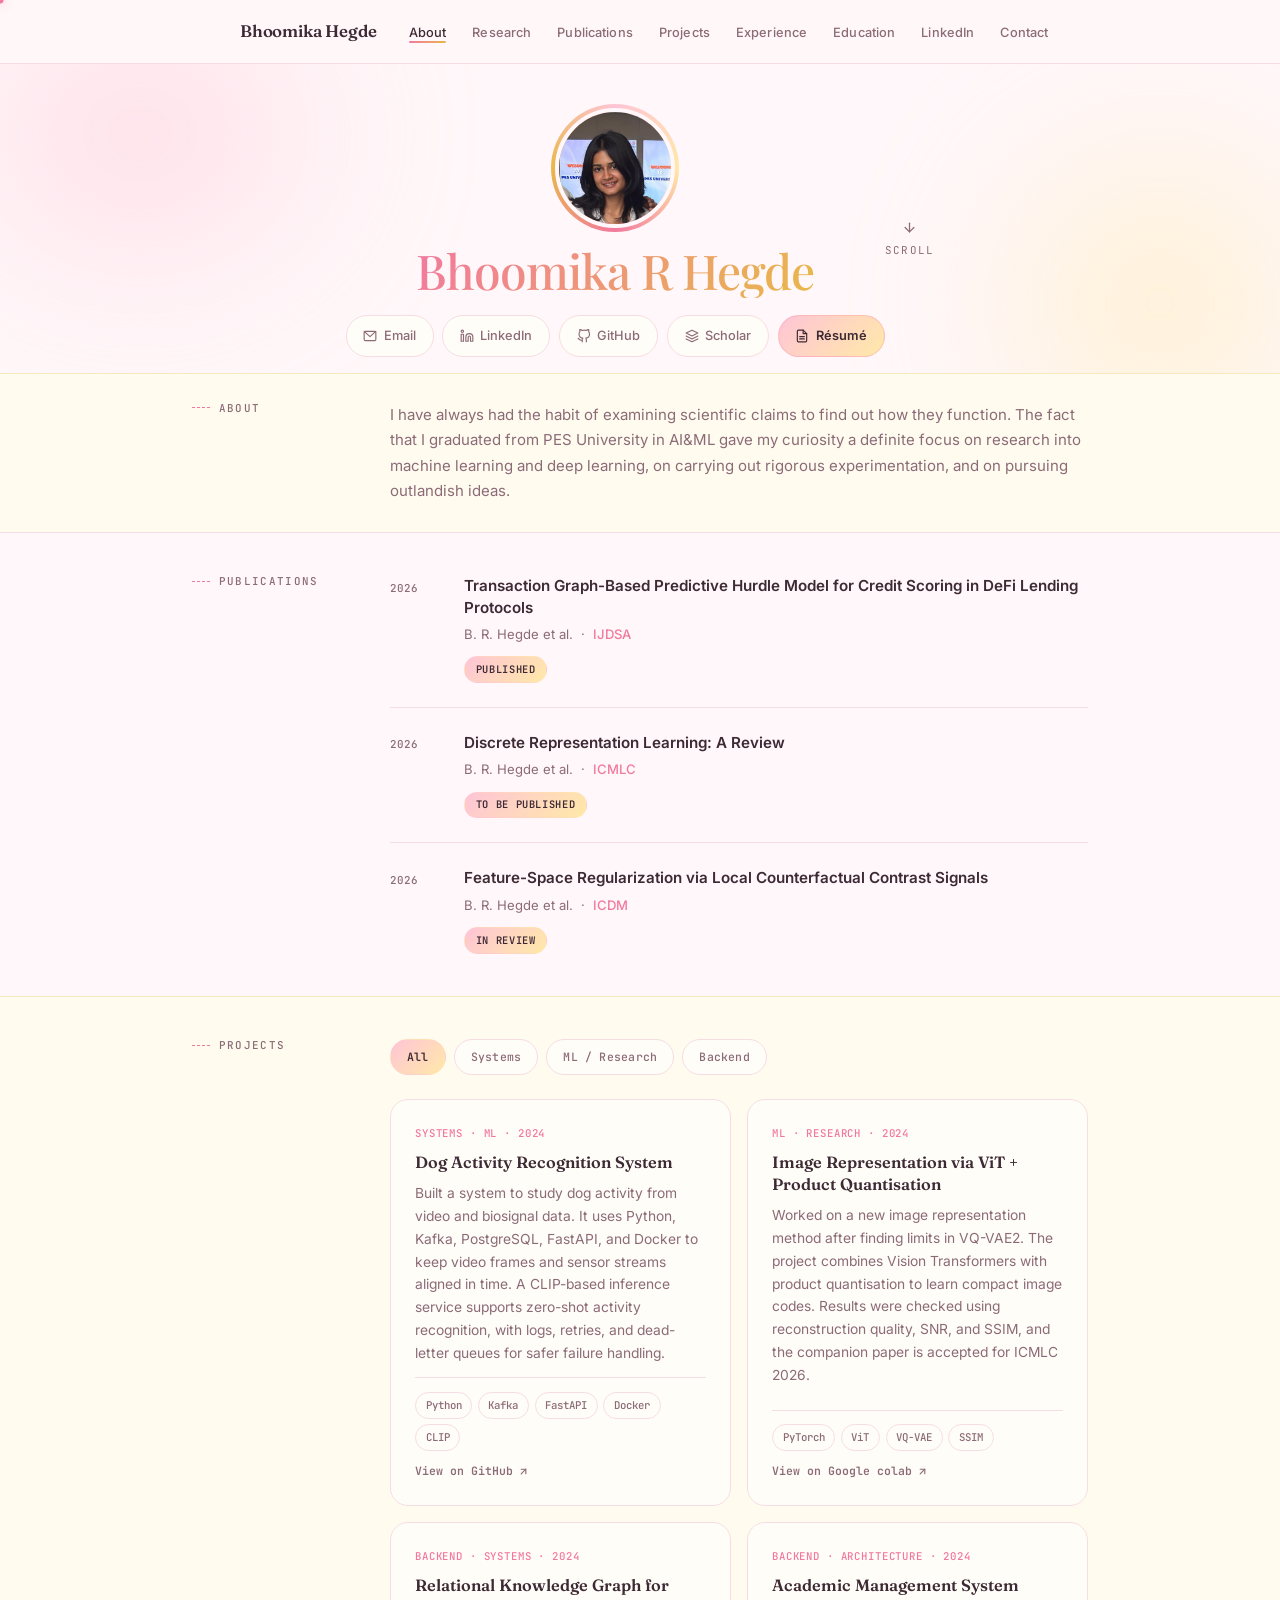
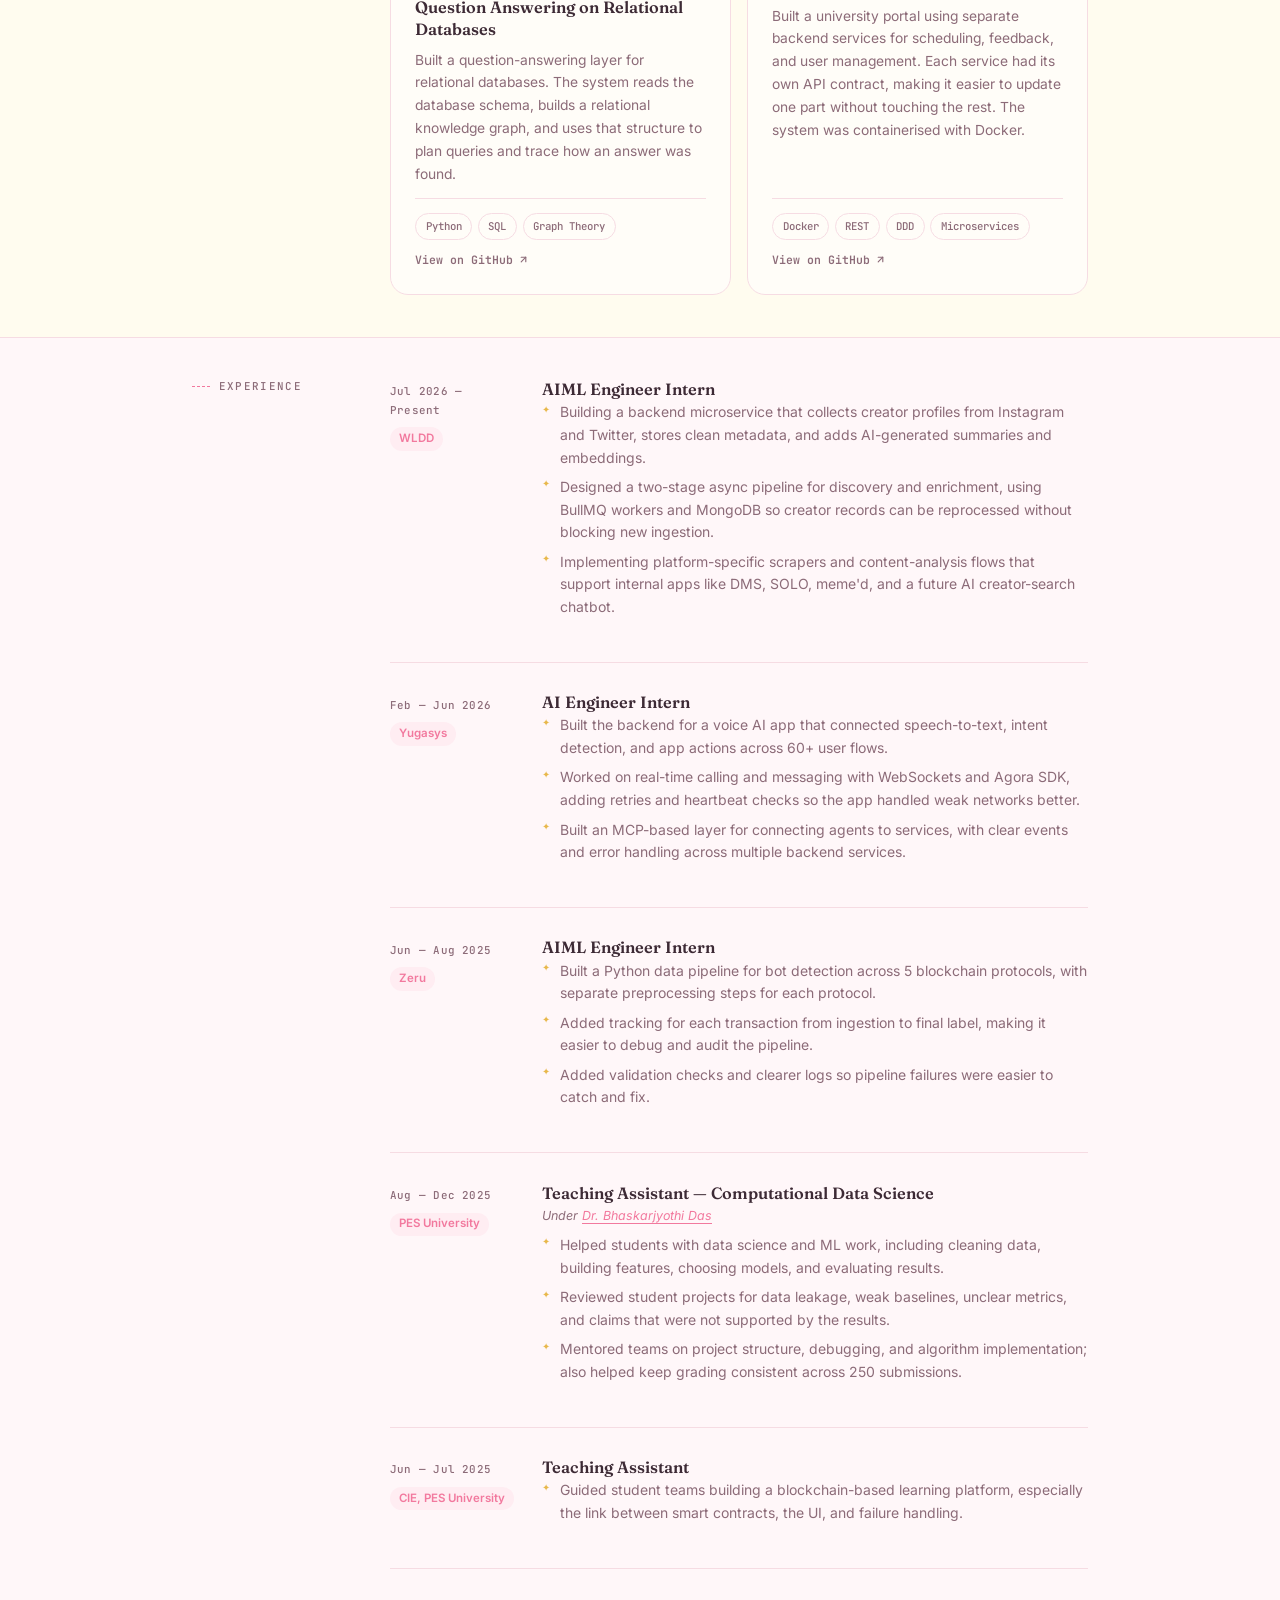
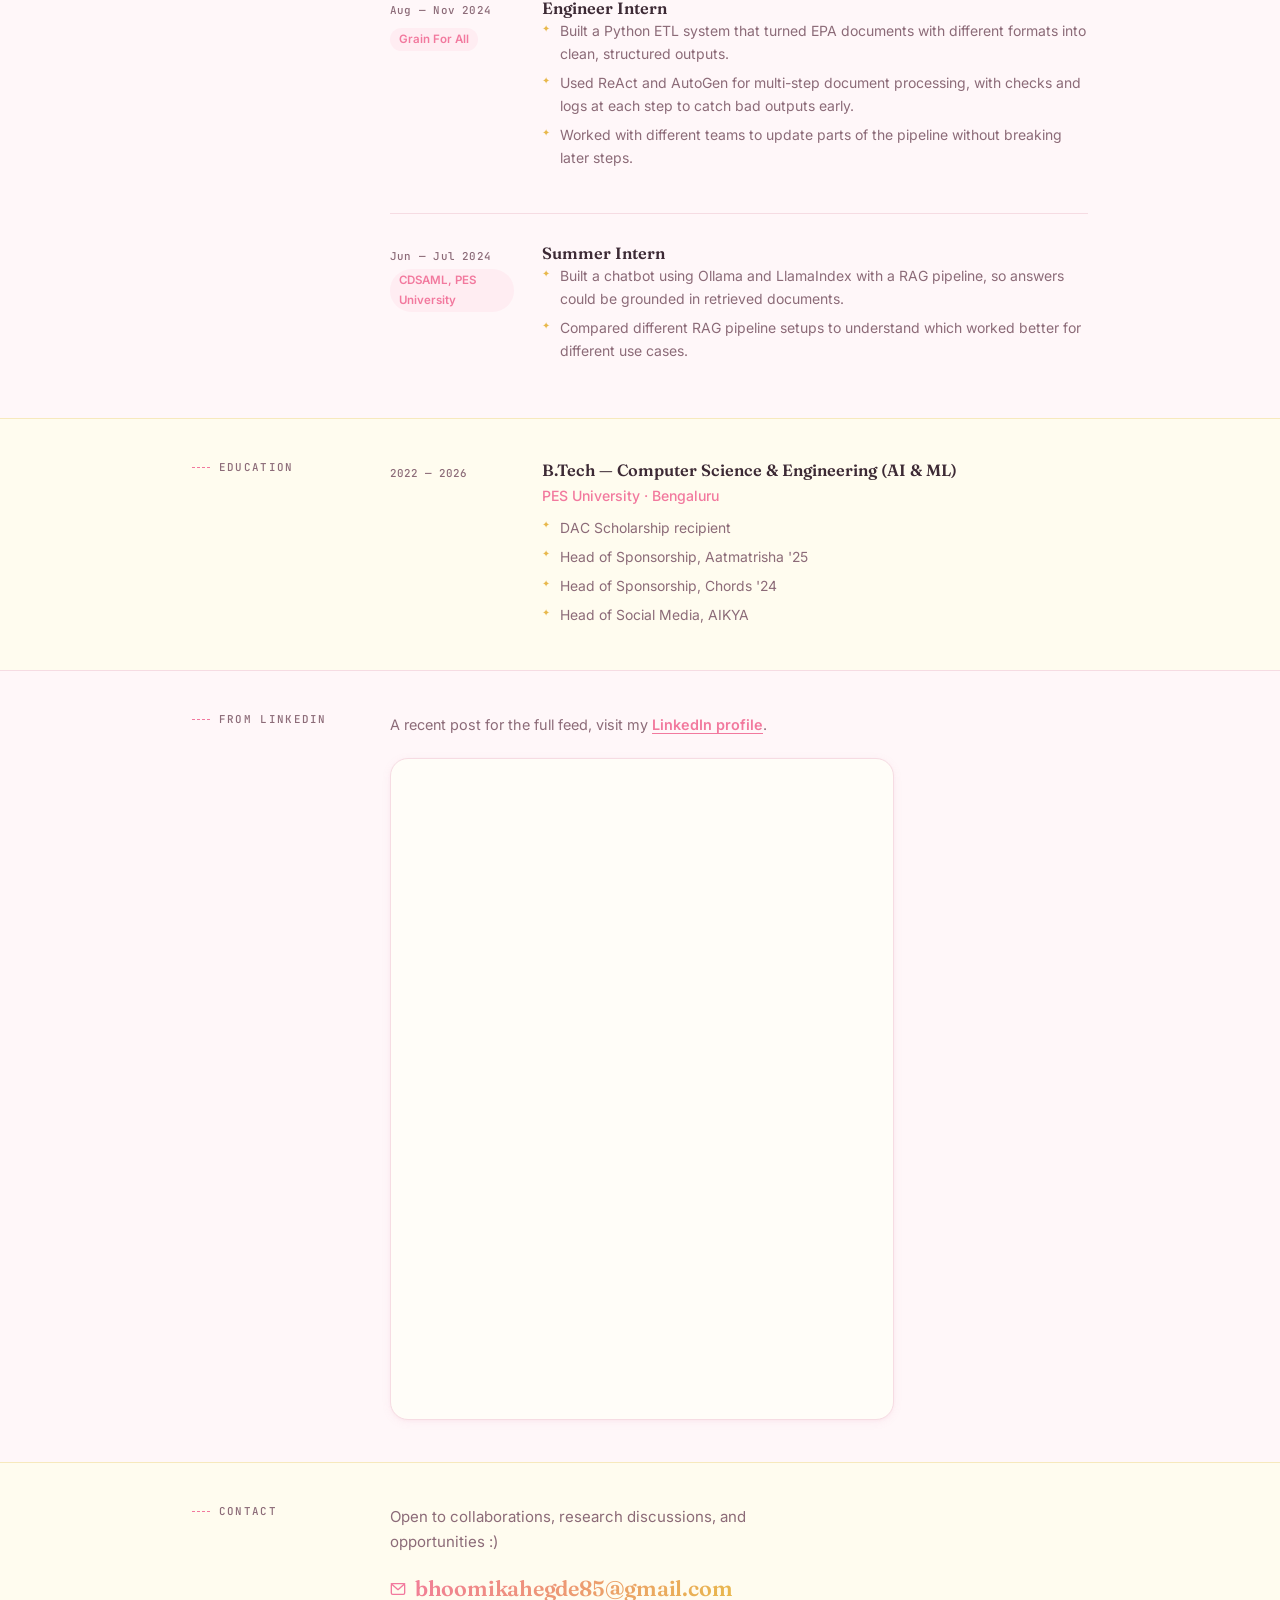
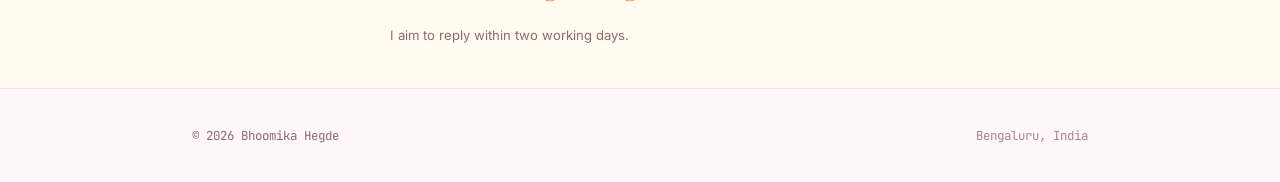
==== index.html @ 196e6071 "Bust cached stylesheet for compact layout" ====
<!DOCTYPE html>
<html lang="en">
<head>
<meta charset="UTF-8" />
<meta name="viewport" content="width=device-width, initial-scale=1.0" />

<title>Bhoomika Hegde — AI Engineer &amp; Researcher</title>
<meta name="description" content="Bhoomika R Hegde — research-driven AI engineer working on reliable ML systems, computational neuroscience validation, representation learning, and production data pipelines." />
<link rel="canonical" href="https://bhoomikahegde.com/" />

<meta property="og:type" content="website" />
<meta property="og:url" content="https://bhoomikahegde.com/" />
<meta property="og:title" content="Bhoomika Hegde — AI Engineer &amp; Researcher" />
<meta property="og:description" content="Research-driven AI engineer building reliable ML systems, validation-first analysis pipelines, and representation learning methods." />
<meta property="og:image" content="https://bhoomikahegde.com/assets/profile.jpg" />

<meta name="twitter:card" content="summary_large_image" />
<meta name="twitter:url" content="https://bhoomikahegde.com/" />
<meta name="twitter:title" content="Bhoomika Hegde — AIML Engineer &amp; Researcher" />
<meta name="twitter:description" content="Research-driven AI engineer building reliable ML systems, validation-first analysis pipelines, and representation learning methods." />
<meta name="twitter:image" content="https://bhoomikahegde.com/assets/profile.jpg" />

<link rel="icon" type="image/svg+xml" href="favicon.svg" />
<link rel="preconnect" href="https://fonts.googleapis.com" />
<link rel="preconnect" href="https://fonts.gstatic.com" crossorigin />
<link href="https://fonts.googleapis.com/css2?family=Fraunces:ital,opsz,wght@0,9..144,400;0,9..144,500;0,9..144,600;0,9..144,700;1,9..144,500&amp;family=Playfair+Display:ital,wght@0,500;0,600;1,500&amp;family=Inter:wght@300;400;500;600;700&amp;family=JetBrains+Mono:wght@400;500&amp;display=swap" rel="stylesheet" />

<link rel="stylesheet" href="styles.css?v=20260818-compact" />
</head>
<body>
  <div id="page-loader" aria-hidden="true" style="display:none;">
    <div class="loader-blob loader-blob--pink"></div>
    <div class="loader-blob loader-blob--butter"></div>
    <div class="loader-inner">
      <span class="loader-initials">BH</span>
      <div class="loader-bar"><div class="loader-bar-fill"></div></div>
    </div>
  </div>
<div id="cursor-dot" aria-hidden="true"></div>
<div id="cursor-ring" aria-hidden="true"></div>

<a class="skip-link" href="#main-content">Skip to content</a>

<!-- ============================================================
     NAVIGATION
     ============================================================ -->
<header class="site-header" role="banner">
  <nav class="nav" aria-label="Primary navigation">
    <a href="#main-content" class="nav-name">Bhoomika&nbsp;Hegde</a>
    <ul class="nav-links" role="list">
      <li><a href="#about">About</a></li>
      <li><a href="research.html">Research</a></li>
      <li><a href="#publications">Publications</a></li>
      <li><a href="#projects">Projects</a></li>
      <li><a href="#experience">Experience</a></li>
      <li><a href="#education">Education</a></li>
      <li><a href="#feed">LinkedIn</a></li>
      <li><a href="#contact">Contact</a></li>
    </ul>
    <button class="nav-menu-btn" aria-label="Toggle menu" aria-expanded="false" aria-controls="mobile-menu">
      <span aria-hidden="true"></span><span aria-hidden="true"></span><span aria-hidden="true"></span>
    </button>
  </nav>
  <div class="mobile-menu" id="mobile-menu" hidden>
    <ul role="list">
      <li><a href="#about">About</a></li>
      <li><a href="research.html">Research</a></li>
      <li><a href="#publications">Publications</a></li>
      <li><a href="#projects">Projects</a></li>
      <li><a href="#experience">Experience</a></li>
      <li><a href="#education">Education</a></li>
      <li><a href="#feed">From LinkedIn</a></li>
      <li><a href="#contact">Contact</a></li>
    </ul>
  </div>
</header>

<main id="main-content">

  <!-- ============================================================
       HERO
       ============================================================ -->
  <section class="hero" aria-labelledby="hero-name">
    <div class="hero-blob hero-blob--pink" aria-hidden="true"></div>
    <div class="hero-blob hero-blob--butter" aria-hidden="true"></div>

    <div class="hero-inner">
      <div class="hero-photo-wrap">
        <!-- ✏️ Replace assets/profile.jpg with your own photo (square, 400×400px+) -->
        <img
          src="assets/profile.jpg"
          alt="Portrait of Bhoomika Hegde"
          class="hero-photo"
          width="148" height="148"
          loading="eager"
          onerror="this.style.display='none'; this.nextElementSibling.style.display='flex';"
        />
        <div class="hero-photo-fallback" aria-hidden="true" style="display:none;">BH</div>
      </div>


      <h1 id="hero-name" class="hero-name">Bhoomika R Hegde</h1>

      <!-- ✏️ Update your links below -->
      <nav class="hero-links" aria-label="Social and contact links">
        <a href="mailto:bhoomikahegde85@gmail.com" class="hero-link">
          <svg aria-hidden="true" width="14" height="14" viewBox="0 0 24 24" fill="none" stroke="currentColor" stroke-width="2" stroke-linecap="round" stroke-linejoin="round"><rect x="2" y="4" width="20" height="16" rx="2"/><polyline points="2,4 12,13 22,4"/></svg>
          Email
        </a>
        <a href="https://www.linkedin.com/in/bhoomika-r-hegde-2a1616201/" target="_blank" rel="noopener noreferrer" class="hero-link">
          <svg aria-hidden="true" width="14" height="14" viewBox="0 0 24 24" fill="none" stroke="currentColor" stroke-width="2" stroke-linecap="round" stroke-linejoin="round"><path d="M16 8a6 6 0 0 1 6 6v7h-4v-7a2 2 0 0 0-4 0v7h-4v-7a6 6 0 0 1 6-6z"/><rect x="2" y="9" width="4" height="12"/><circle cx="4" cy="4" r="2"/></svg>
          LinkedIn
        </a>
        <a href="https://github.com/bhoomikahegde85" target="_blank" rel="noopener noreferrer" class="hero-link">
          <svg aria-hidden="true" width="14" height="14" viewBox="0 0 24 24" fill="none" stroke="currentColor" stroke-width="2" stroke-linecap="round" stroke-linejoin="round"><path d="M9 19c-5 1.5-5-2.5-7-3m14 6v-3.87a3.37 3.37 0 0 0-.94-2.61c3.14-.35 6.44-1.54 6.44-7A5.44 5.44 0 0 0 20 4.77 5.07 5.07 0 0 0 19.91 1S18.73.65 16 2.48a13.38 13.38 0 0 0-7 0C6.27.65 5.09 1 5.09 1A5.07 5.07 0 0 0 5 4.77a5.44 5.44 0 0 0-1.5 3.78c0 5.42 3.3 6.61 6.44 7A3.37 3.37 0 0 0 9 18.13V22"/></svg>
          GitHub
        </a>
        <a href="https://scholar.google.com/citations?hl=en&amp;user=3ED7QO0AAAAJ" target="_blank" rel="noopener noreferrer" class="hero-link">
          <svg aria-hidden="true" width="14" height="14" viewBox="0 0 24 24" fill="none" stroke="currentColor" stroke-width="2" stroke-linecap="round" stroke-linejoin="round"><path d="M12 2L2 7l10 5 10-5-10-5z"/><path d="M2 17l10 5 10-5"/><path d="M2 12l10 5 10-5"/></svg>
          Scholar
        </a>
        <a href="assets/resume.pdf" target="_blank" rel="noopener noreferrer" class="hero-link hero-link--resume">
          <svg aria-hidden="true" width="14" height="14" viewBox="0 0 24 24" fill="none" stroke="currentColor" stroke-width="2" stroke-linecap="round" stroke-linejoin="round"><path d="M14 2H6a2 2 0 0 0-2 2v16a2 2 0 0 0 2 2h12a2 2 0 0 0 2-2V8z"/><polyline points="14 2 14 8 20 8"/><line x1="16" y1="13" x2="8" y2="13"/><line x1="16" y1="17" x2="8" y2="17"/></svg>
          Résumé
        </a>
      </nav>
    </div>

    <a href="#about" class="hero-scroll" aria-label="Scroll to About section">
      <svg width="15" height="15" viewBox="0 0 24 24" fill="none" stroke="currentColor" stroke-width="2" stroke-linecap="round" stroke-linejoin="round"><line x1="12" y1="5" x2="12" y2="19"/><polyline points="19 12 12 19 5 12"/></svg>
      Scroll
    </a>
  </section>

  <!-- ============================================================
       ABOUT
       ============================================================ -->
  <section class="section" id="about" aria-labelledby="about-heading">
    <div class="section-inner">
      <h2 class="section-label" id="about-heading"><span class="label-stitch" aria-hidden="true"></span>About</h2>
      <div class="section-body about-body reveal">
        <p>
          I have always had the habit of examining scientific claims to find out how they function.
          The fact that I graduated from PES University in AI&ML gave my curiosity a definite focus on research into machine learning and deep learning, on carrying out rigorous experimentation, and on pursuing outlandish ideas.
        </p>
      </div>
    </div>
  </section>

 <!-- ============================================================
       PUBLICATIONS
       ============================================================ -->
       <section class="section" id="publications" aria-labelledby="publications-heading">
        <div class="section-inner">
          <h2 class="section-label" id="publications-heading"><span class="label-stitch" aria-hidden="true"></span>Publications</h2>
          <div class="section-body">
            <ol class="pub-list" role="list" reversed>
    
              <!-- ✏️ Edit or duplicate .pub-item blocks below -->
    
              <li class="pub-item reveal">
                <div class="pub-year">2026</div>
                <div class="pub-details">
                  <p class="pub-title">Transaction Graph-Based Predictive Hurdle Model for Credit Scoring in DeFi Lending Protocols</p>
                  <p class="pub-meta">B. R. Hegde et al. &nbsp;·&nbsp; <em>IJDSA</em></p>
                  <div class="pub-links"><span class="pub-badge pub-badge--accepted">PUBLISHED</span></div>
                </div>
              </li>
    
              <li class="pub-item reveal">
                <div class="pub-year">2026</div>
                <div class="pub-details">
                  <p class="pub-title">Discrete Representation Learning: A Review</p>
                  <p class="pub-meta">B. R. Hegde et al. &nbsp;·&nbsp; <em>ICMLC</em></p>
                  <div class="pub-links"><span class="pub-badge pub-badge--accepted">TO BE PUBLISHED</span></div>
                </div>
              </li>

              <li class="pub-item reveal">
                <div class="pub-year">2026</div>
                <div class="pub-details">
                  <p class="pub-title">Feature-Space Regularization via Local Counterfactual Contrast Signals</p>
                  <p class="pub-meta">B. R. Hegde et al. &nbsp;·&nbsp; <em>ICDM</em></p>
                  <div class="pub-links"><span class="pub-badge pub-badge--accepted">IN REVIEW</span></div>
                </div>
              </li>
    
            </ol>
          </div>
        </div>
      </section>

  <!-- ============================================================
       PROJECTS — interactive filter + flip-to-detail cards
       Each card links to its GitHub repo (data-repo attribute)
       ============================================================ -->
  <section class="section" id="projects" aria-labelledby="projects-heading">
    <div class="section-inner">
      <h2 class="section-label" id="projects-heading"><span class="label-stitch" aria-hidden="true"></span>Projects</h2>
      <div class="section-body">

        <!-- ✏️ Filter chips — update data-filter values to match your project tags -->
        <div class="filter-row" role="group" aria-label="Filter projects by category">
          <button class="filter-chip is-active" data-filter="all">All</button>
          <button class="filter-chip" data-filter="systems">Systems</button>
          <button class="filter-chip" data-filter="ml">ML / Research</button>
          <button class="filter-chip" data-filter="backend">Backend</button>
        </div>

        <ul class="card-grid" role="list">

          <!-- ✏️ Edit or duplicate .card blocks below. Set data-category to match a filter chip above. -->

          <li data-category="systems ml">
            <a class="card reveal"
               href="https://github.com/bhoomikahegde85/dog-activity-system"
               target="_blank" rel="noopener noreferrer"
               aria-label="Dog Activity Recognition System — view on GitHub">
              <p class="card-eyebrow">Systems · ML · 2024</p>
              <h3 class="card-title" tabindex="-1">Dog Activity Recognition System</h3>
              <p class="card-body">Built a system to study dog activity from video and biosignal data. It uses Python, Kafka, PostgreSQL, FastAPI, and Docker to keep video frames and sensor streams aligned in time. A CLIP-based inference service supports zero-shot activity recognition, with logs, retries, and dead-letter queues for safer failure handling.</p>
              <div class="card-footer">
                <ul class="tag-row" aria-label="Technologies"><li>Python</li><li>Kafka</li><li>FastAPI</li><li>Docker</li><li>CLIP</li></ul>
                <span class="card-gh-label">View on GitHub <svg width="11" height="11" viewBox="0 0 24 24" fill="none" stroke="currentColor" stroke-width="2.5" stroke-linecap="round" stroke-linejoin="round"><line x1="7" y1="17" x2="17" y2="7"/><polyline points="7 7 17 7 17 17"/></svg></span>
              </div>
            </a>
          </li>

          <li data-category="ml">
            <a class="card reveal"
               href="https://drive.google.com/file/d/1oLzT2VzDT0Wc3tvFH_QNETKO6q0KNTtR/view?usp=sharing"
               target="_blank" rel="noopener noreferrer"
               aria-label="Image Representation with ViT and Product Quantisation — view on Google colab">
              <p class="card-eyebrow">ML · Research · 2024</p>
              <h3 class="card-title" tabindex="-1">Image Representation via ViT + Product Quantisation</h3>
              <p class="card-body">Worked on a new image representation method after finding limits in VQ-VAE2. The project combines Vision Transformers with product quantisation to learn compact image codes. Results were checked using reconstruction quality, SNR, and SSIM, and the companion paper is accepted for ICMLC 2026.</p>
              <div class="card-footer">
                <ul class="tag-row" aria-label="Technologies"><li>PyTorch</li><li>ViT</li><li>VQ-VAE</li><li>SSIM</li></ul>
                <span class="card-gh-label">View on Google colab <svg width="11" height="11" viewBox="0 0 24 24" fill="none" stroke="currentColor" stroke-width="2.5" stroke-linecap="round" stroke-linejoin="round"><line x1="7" y1="17" x2="17" y2="7"/><polyline points="7 7 17 7 17 17"/></svg></span>
              </div>
            </a>
          </li>

          <li data-category="backend systems">
            <a class="card reveal"
                href="https://github.com/bhoomikahegde85/Relational-Knowledge-graph-for-question-answering-on-relational-databases"
                target="_blank" rel="noopener noreferrer"
                aria-label="Relational Knowledge Graph for Question Answering on Relational Databases — view on GitHub">
              <p class="card-eyebrow">Backend · Systems · 2024</p>
              <h3 class="card-title" tabindex="-1">Relational Knowledge Graph for Question Answering on Relational Databases</h3>
              <p class="card-body">Built a question-answering layer for relational databases. The system reads the database schema, builds a relational knowledge graph, and uses that structure to plan queries and trace how an answer was found.</p>
              <div class="card-footer">
                <ul class="tag-row" aria-label="Technologies"><li>Python</li><li>SQL</li><li>Graph Theory</li></ul>
                <span class="card-gh-label">View on GitHub <svg width="11" height="11" viewBox="0 0 24 24" fill="none" stroke="currentColor" stroke-width="2.5" stroke-linecap="round" stroke-linejoin="round"><line x1="7" y1="17" x2="17" y2="7"/><polyline points="7 7 17 7 17 17"/></svg></span>
              </div>
            </a>
          </li>

          <li data-category="backend systems">
            <a class="card reveal"
               href="https://github.com/deekshitasriyaak/CC_SectionA_Team14"
               target="_blank" rel="noopener noreferrer"
               aria-label="Academic Management System — view on GitHub">
              <p class="card-eyebrow">Backend · Architecture · 2024</p>
              <h3 class="card-title" tabindex="-1">Academic Management System</h3>
              <p class="card-body">Built a university portal using separate backend services for scheduling, feedback, and user management. Each service had its own API contract, making it easier to update one part without touching the rest. The system was containerised with Docker.</p>
              <div class="card-footer">
                <ul class="tag-row" aria-label="Technologies"><li>Docker</li><li>REST</li><li>DDD</li><li>Microservices</li></ul>
                <span class="card-gh-label">View on GitHub <svg width="11" height="11" viewBox="0 0 24 24" fill="none" stroke="currentColor" stroke-width="2.5" stroke-linecap="round" stroke-linejoin="round"><line x1="7" y1="17" x2="17" y2="7"/><polyline points="7 7 17 7 17 17"/></svg></span>
              </div>
            </a>
          </li>

        </ul>
        <p class="filter-empty" hidden>No projects match this filter yet.</p>
      </div>
    </div>
  </section>

  <!-- ============================================================
       EXPERIENCE
       ============================================================ -->
  <section class="section" id="experience" aria-labelledby="experience-heading">
    <div class="section-inner">
      <h2 class="section-label" id="experience-heading"><span class="label-stitch" aria-hidden="true"></span>Experience</h2>
      <div class="section-body">
        <ol class="timeline" role="list">

          <!-- ✏️ Edit or duplicate .timeline-item blocks below -->

          <li class="timeline-item reveal">
            <div class="timeline-meta">
              <time class="timeline-period">Jul 2026 — Present</time>
              <span class="timeline-org">WLDD</span>
            </div>
            <div class="timeline-content">
              <h3 class="timeline-role">AIML Engineer Intern</h3>
              <ul>
                <li>Building a backend microservice that collects creator profiles from Instagram and Twitter, stores clean metadata, and adds AI-generated summaries and embeddings.</li>
                <li>Designed a two-stage async pipeline for discovery and enrichment, using BullMQ workers and MongoDB so creator records can be reprocessed without blocking new ingestion.</li>
                <li>Implementing platform-specific scrapers and content-analysis flows that support internal apps like DMS, SOLO, meme'd, and a future AI creator-search chatbot.</li>
              </ul>
            </div>
          </li>

          <li class="timeline-item reveal">
            <div class="timeline-meta">
              <time class="timeline-period">Feb — Jun 2026</time>
              <span class="timeline-org">Yugasys</span>
            </div>
            <div class="timeline-content">
              <h3 class="timeline-role">AI Engineer Intern</h3>
              <ul>
                <li>Built the backend for a voice AI app that connected speech-to-text, intent detection, and app actions across 60+ user flows.</li>
                <li>Worked on real-time calling and messaging with WebSockets and Agora SDK, adding retries and heartbeat checks so the app handled weak networks better.</li>
                <li>Built an MCP-based layer for connecting agents to services, with clear events and error handling across multiple backend services.</li>
              </ul>
            </div>
          </li>

          <li class="timeline-item reveal">
            <div class="timeline-meta">
              <time class="timeline-period">Jun — Aug 2025</time>
              <span class="timeline-org">Zeru</span>
            </div>
            <div class="timeline-content">
              <h3 class="timeline-role">AIML Engineer Intern</h3>
              <ul>
                <li>Built a Python data pipeline for bot detection across 5 blockchain protocols, with separate preprocessing steps for each protocol.</li>
                <li>Added tracking for each transaction from ingestion to final label, making it easier to debug and audit the pipeline.</li>
                <li>Added validation checks and clearer logs so pipeline failures were easier to catch and fix.</li>
              </ul>
            </div>
          </li>

          <li class="timeline-item reveal">
            <div class="timeline-meta">
              <time class="timeline-period">Aug — Dec 2025</time>
              <span class="timeline-org">PES University</span>
            </div>
            <div class="timeline-content">
              <h3 class="timeline-role">Teaching Assistant — Computational Data Science</h3>
              <p class="timeline-byline">Under <a href="https://scholar.google.com/citations?user=d6gtOwwAAAAJ&amp;hl=en&amp;oi=ao" target="_blank" rel="noopener noreferrer">Dr. Bhaskarjyothi Das</a></p>
              <ul>
                <li>Helped students with data science and ML work, including cleaning data, building features, choosing models, and evaluating results.</li>
                <li>Reviewed student projects for data leakage, weak baselines, unclear metrics, and claims that were not supported by the results.</li>
                <li>Mentored teams on project structure, debugging, and algorithm implementation; also helped keep grading consistent across 250 submissions.</li>
              </ul>
            </div>
          </li>

          <li class="timeline-item reveal">
            <div class="timeline-meta">
              <time class="timeline-period">Jun — Jul 2025</time>
              <span class="timeline-org">CIE, PES University</span>
            </div>
            <div class="timeline-content">
              <h3 class="timeline-role">Teaching Assistant</h3>
              <ul>
                <li>Guided student teams building a blockchain-based learning platform, especially the link between smart contracts, the UI, and failure handling.</li>
              </ul>
            </div>
          </li>

          <li class="timeline-item reveal">
            <div class="timeline-meta">
              <time class="timeline-period">Aug — Nov 2024</time>
              <span class="timeline-org">Grain For All</span>
            </div>
            <div class="timeline-content">
              <h3 class="timeline-role">Engineer Intern</h3>
              <ul>
                <li>Built a Python ETL system that turned EPA documents with different formats into clean, structured outputs.</li>
                <li>Used ReAct and AutoGen for multi-step document processing, with checks and logs at each step to catch bad outputs early.</li>
                <li>Worked with different teams to update parts of the pipeline without breaking later steps.</li>
              </ul>
            </div>
          </li>

          <li class="timeline-item reveal">
            <div class="timeline-meta">
              <time class="timeline-period">Jun — Jul 2024</time>
              <span class="timeline-org">CDSAML, PES University</span>
            </div>
            <div class="timeline-content">
              <h3 class="timeline-role">Summer Intern</h3>
              <ul>
                <li>Built a chatbot using Ollama and LlamaIndex with a RAG pipeline, so answers could be grounded in retrieved documents.</li>
                <li>Compared different RAG pipeline setups to understand which worked better for different use cases.</li>
              </ul>
            </div>
          </li>

        </ol>
      </div>
    </div>
  </section>

  <!-- ============================================================
       EDUCATION
       ============================================================ -->
  <section class="section" id="education" aria-labelledby="education-heading">
    <div class="section-inner">
      <h2 class="section-label" id="education-heading"><span class="label-stitch" aria-hidden="true"></span>Education</h2>
      <div class="section-body">
        <ul class="edu-list" role="list">
          <li class="edu-item reveal">
            <time class="edu-period">2022 — 2026</time>
            <div class="edu-content">
              <h3 class="edu-degree">B.Tech — Computer Science &amp; Engineering (AI &amp; ML)</h3>
              <p class="edu-institution">PES University · Bengaluru</p>
              <ul class="edu-achievements">
                <li>DAC Scholarship recipient</li>
                <li>Head of Sponsorship, Aatmatrisha '25</li>
                <li>Head of Sponsorship, Chords '24</li>
                <li>Head of Social Media, AIKYA</li>
              </ul>
            </div>
          </li>
        </ul>
      </div>
    </div>
  </section>

  <!-- ============================================================
       FROM LINKEDIN — embedded post
       ✏️ To change the post: replace the iframe `src` URL below with
       your own LinkedIn post embed URL (Share → Embed this post on LinkedIn)
       ============================================================ -->
  <section class="section" id="feed" aria-labelledby="feed-heading">
    <div class="section-inner">
      <h2 class="section-label" id="feed-heading"><span class="label-stitch" aria-hidden="true"></span>From LinkedIn</h2>
      <div class="section-body reveal">
        <p class="feed-intro">A recent post for the full feed, visit my <a href="https://www.linkedin.com/in/bhoomika-r-hegde-2a1616201/" target="_blank" rel="noopener noreferrer">LinkedIn profile</a>.</p>
        <div class="feed-embed-wrap">
          <iframe
            src="https://www.linkedin.com/embed/feed/update/urn:li:ugcPost:7184970017115963392"
            height="660" width="504"
            frameborder="0"
            allowfullscreen=""
            title="Embedded LinkedIn post by Bhoomika Hegde"
            loading="lazy">
          </iframe>
        </div>
      </div>
    </div>
  </section>

  <!-- ============================================================
       CONTACT
       ============================================================ -->
  <section class="section" id="contact" aria-labelledby="contact-heading">
    <div class="section-inner">
      <h2 class="section-label" id="contact-heading"><span class="label-stitch" aria-hidden="true"></span>Contact</h2>
      <div class="section-body contact-body reveal">
        <p class="contact-lead">
          Open to collaborations, research discussions, and opportunities :)
        </p>
        <a href="mailto:bhoomikahegde85@gmail.com" class="contact-email">
          <svg aria-hidden="true" width="16" height="16" viewBox="0 0 24 24" fill="none" stroke="currentColor" stroke-width="2" stroke-linecap="round" stroke-linejoin="round"><rect x="2" y="4" width="20" height="16" rx="2"/><polyline points="2,4 12,13 22,4"/></svg>
          bhoomikahegde85@gmail.com
        </a>
        <p class="contact-note">I aim to reply within two working days.</p>
      </div>
    </div>
  </section>

</main>

<footer class="site-footer" role="contentinfo">
  <div class="footer-inner">
    <p>© <span id="footer-year"></span> Bhoomika Hegde</p>
    <p class="footer-note">Bengaluru, India</p>
  </div>
</footer>

<script src="script.js"></script>
</body>
</html>
---- styles.css ----
/* ================================================================
   styles.css — Bhoomika Hegde CV v2
   Theme: baby pink → butter cream yellow

   Token system:
     --bg:        #FFF7F9   blush white (page background)
     --bg-alt:    #FFFCEF   butter wash (alt section background)
     --pink:      #FFC4D6   baby pink   (primary accent)
     --pink-deep: #F2799E   rose        (links / emphasis gradient stop)
     --butter:    #FFE9A8   butter yellow (secondary accent)
     --butter-d:  #E8B84B   honey       (emphasis gradient stop)
     --ink:       #3D2A35   plum-brown  (primary text — warm, not black)
     --ink-soft:  #8C6B78   mauve-grey  (secondary text)
     --line:      #F6DCE3   hairline borders (pink-tinted)
     --line-b:    #F7E9BD   hairline borders (butter-tinted)
     --card:      #FFFDF8   card surface
   ================================================================ */

:root {
  --bg:        #FFF7F9;
  --bg-alt:    #FFFCEF;
  --pink:      #FFC4D6;
  --pink-deep: #F2799E;
  --butter:    #FFE9A8;
  --butter-d:  #E8B84B;
  --ink:       #3D2A35;
  --ink-soft:  #8C6B78;
  --line:      #F6DCE3;
  --line-b:    #F7E9BD;
  --card:      #FFFDF8;

  --grad-text: linear-gradient(120deg, var(--pink-deep) 0%, var(--butter-d) 100%);
  --grad-soft: linear-gradient(135deg, var(--pink) 0%, var(--butter) 100%);

  --ff-display: 'Fraunces', Georgia, serif;
  --ff-body:    'Inter', system-ui, sans-serif;
  --ff-mono:    'JetBrains Mono', ui-monospace, monospace;

  --radius:     18px;
  --radius-sm:  9px;
  --radius-pill: 100px;

  --shadow-sm: 0 2px 10px rgba(217,120,150,.08), 0 1px 3px rgba(217,120,150,.06);
  --shadow-md: 0 10px 32px rgba(217,120,150,.14), 0 3px 10px rgba(217,120,150,.08);
  --shadow-lift: 0 22px 48px rgba(217,120,150,.18), 0 6px 16px rgba(232,184,75,.10);

  --section-gap: clamp(1.6rem, 3.3vw, 2.75rem);
  --section-gap-compact: clamp(1.15rem, 2.2vw, 1.85rem);
  --content-max: 800px;
  --page-pad: clamp(1.25rem, 5vw, 3rem);
  --nav-h: 64px;

  --ease: cubic-bezier(.22,.9,.32,1);
  --t-fast: 160ms;
  --t-base: 280ms;
}

/* ---------------------------------------------------------------- Reset */
*, *::before, *::after { box-sizing: border-box; margin: 0; padding: 0; }
html { scroll-behavior: smooth; -webkit-text-size-adjust: 100%; font-size: 16px; }
@media (prefers-reduced-motion: reduce) {
  html { scroll-behavior: auto; }
  *, *::before, *::after { animation-duration: .01ms !important; animation-iteration-count: 1 !important; transition-duration: .01ms !important; }
}
body {
  font-family: var(--ff-body);
  font-size: 1rem;
  line-height: 1.7;
  color: var(--ink);
  background: var(--bg);
  -webkit-font-smoothing: antialiased;
  overflow-x: hidden;
}
img { display: block; max-width: 100%; height: auto; }
a { color: inherit; text-decoration: none; }
ul, ol { list-style: none; }
h1, h2, h3, h4 { font-family: var(--ff-display); line-height: 1.15; }
button { font: inherit; }

/* ---------------------------------------------------------------- Custom cursor (desktop only) */
#cursor-dot, #cursor-ring { display: none; }
@media (hover: hover) and (pointer: fine) {
  #cursor-dot {
    display: block; position: fixed; width: 7px; height: 7px;
    background: var(--pink-deep); border-radius: 50%;
    pointer-events: none; z-index: 9999;
    transform: translate(-50%, -50%);
    box-shadow: 0 0 10px rgba(242,121,158,.5);
  }
  #cursor-ring {
    display: block; position: fixed; width: 30px; height: 30px;
    border: 1.5px solid rgba(232,184,75,.55); border-radius: 50%;
    pointer-events: none; z-index: 9998;
    transform: translate(-50%, -50%);
    transition: width var(--t-fast) var(--ease), height var(--t-fast) var(--ease), border-color var(--t-fast) var(--ease), background var(--t-fast) var(--ease);
  }
  body.cursor-hover #cursor-ring {
    width: 52px; height: 52px;
    border-color: var(--pink-deep);
    background: rgba(255,196,214,.12);
  }
}

/* ---------------------------------------------------------------- Accessibility */
.skip-link {
  position: absolute; left: -9999px; top: 1rem;
  padding: .6rem 1.1rem; background: var(--ink); color: var(--bg);
  border-radius: var(--radius-sm); font-size: .875rem; z-index: 10000; font-weight: 600;
}
.skip-link:focus { left: 1rem; }
:focus-visible { outline: 2px solid var(--pink-deep); outline-offset: 3px; border-radius: 4px; }

/* ---------------------------------------------------------------- Navigation */
.site-header {
  position: sticky; top: 0; z-index: 100;
  background: color-mix(in srgb, var(--bg) 86%, transparent);
  backdrop-filter: blur(16px); -webkit-backdrop-filter: blur(16px);
  border-bottom: 1px solid var(--line);
  height: var(--nav-h);
}
.nav {
  display: flex; align-items: center; gap: 2rem;
  max-width: calc(var(--content-max) + var(--page-pad) * 2);
  margin: 0 auto; padding: 0 var(--page-pad); height: 100%;
}
.nav-name {
  font-family: var(--ff-display); font-weight: 600; font-size: 1.05rem;
  margin-right: auto; color: var(--ink); letter-spacing: -.01em;
}
.nav-links { display: flex; gap: 1.625rem; }
.nav-links a {
  font-size: .8rem; font-weight: 500; color: var(--ink-soft);
  letter-spacing: .01em; position: relative; padding-bottom: 3px;
  transition: color var(--t-fast) var(--ease);
}
.nav-links a::after {
  content: ''; position: absolute; bottom: 0; left: 0; right: 100%; height: 2px;
  background: var(--grad-text); border-radius: 2px;
  transition: right var(--t-base) var(--ease);
}
.nav-links a:hover, .nav-links a[aria-current] { color: var(--ink); }
.nav-links a:hover::after, .nav-links a[aria-current]::after { right: 0; }

.nav-menu-btn { display: none; flex-direction: column; gap: 5px; background: none; border: none; cursor: pointer; padding: 4px; margin-left: auto; }
.nav-menu-btn span { display: block; width: 22px; height: 2px; background: var(--ink); border-radius: 2px; }
.mobile-menu {
  position: fixed; inset: var(--nav-h) 0 0 0; background: var(--bg); z-index: 99;
  padding: 2rem var(--page-pad); border-top: 1px solid var(--line); overflow-y: auto;
}
.mobile-menu ul { display: flex; flex-direction: column; }
.mobile-menu a {
  display: block; padding: 1rem 0; font-family: var(--ff-display);
  font-size: 1.25rem; font-weight: 500; color: var(--ink); border-bottom: 1px solid var(--line);
}
@media (max-width: 760px) {
  .nav-links { display: none; }
  .nav-menu-btn { display: flex; }
}

/* ---------------------------------------------------------------- Hero */
.hero {
  position: relative; overflow: hidden;
  min-height: auto;
  display: flex; align-items: center; justify-content: center;
  padding: clamp(1.4rem, 5vh, 2.75rem) var(--page-pad) 1rem;
  text-align: center;
}
.hero-blob {
  position: absolute; border-radius: 50%; filter: blur(70px);
  pointer-events: none; opacity: .55;
  animation: drift 11s ease-in-out infinite alternate;
}
.hero-blob--pink {
  width: 480px; height: 380px; top: -120px; left: -100px;
  background: radial-gradient(ellipse, var(--pink) 0%, transparent 72%);
}
.hero-blob--butter {
  width: 420px; height: 420px; bottom: -140px; right: -90px;
  background: radial-gradient(ellipse, var(--butter) 0%, transparent 72%);
  animation-delay: -5s;
}
@keyframes drift {
  0%   { transform: translate(0,0) scale(1); }
  100% { transform: translate(36px, 26px) scale(1.08); }
}

.hero-inner { position: relative; z-index: 2; max-width: 620px; display: flex; flex-direction: column; align-items: center; gap: .85rem; }

.hero-photo-wrap { width: 120px; height: 120px; position: relative; margin-bottom: .1rem; }
.hero-photo-wrap::before {
  content: ''; position: absolute; inset: -4px; border-radius: 50%;
  background: conic-gradient(from 0deg, var(--pink), var(--butter), var(--pink-deep), var(--butter-d), var(--pink));
  animation: spin-ring 7s linear infinite;
}
@keyframes spin-ring { to { transform: rotate(360deg); } }
.hero-photo {
  width: 120px; height: 120px; border-radius: 50%; object-fit: cover;
  position: relative; z-index: 1; border: 4px solid var(--bg);
}
.hero-photo-fallback {
  width: 120px; height: 120px; border-radius: 50%; position: relative; z-index: 1;
  background: var(--grad-soft); border: 4px solid var(--bg);
  display: flex; align-items: center; justify-content: center;
  font-family: var(--ff-display); font-size: 1.9rem; font-weight: 600; color: var(--ink);
}

@keyframes pulse { 0%,100% { opacity: 1; } 50% { opacity: .35; } }

.hero-name {
  font-family: 'Playfair Display', var(--ff-display);
  font-size: clamp(2rem, 5vw, 3rem); font-weight: 500; letter-spacing: -.02em;
  background: var(--grad-text); -webkit-background-clip: text; -webkit-text-fill-color: transparent; background-clip: text;
}
.hero-about { font-size: .95rem; line-height: 1.75; color: var(--ink-soft); max-width: 480px; }
.hero-about strong { color: var(--ink); font-weight: 600; }

.hero-links { display: flex; flex-wrap: wrap; justify-content: center; gap: .55rem; margin-top: .2rem; }
.hero-link {
  display: inline-flex; align-items: center; gap: .4rem;
  font-size: .8rem; font-weight: 500; padding: .55rem 1.05rem;
  border-radius: var(--radius-pill); border: 1px solid var(--line);
  background: var(--card); color: var(--ink-soft);
  transition: transform var(--t-fast) var(--ease), box-shadow var(--t-fast) var(--ease), border-color var(--t-fast) var(--ease), color var(--t-fast) var(--ease);
}
.hero-link:hover { transform: translateY(-2px); box-shadow: var(--shadow-sm); border-color: rgba(242,121,158,.4); color: var(--ink); }
.hero-link--resume {
  background: var(--grad-soft); border-color: rgba(242,121,158,.3); color: var(--ink); font-weight: 600;
}
.hero-link--resume:hover { box-shadow: var(--shadow-md); }

.hero-scroll {
  position: static; margin-top: .9rem;
  display: flex; flex-direction: column; align-items: center; gap: .4rem;
  color: var(--ink-soft); font-size: .68rem; letter-spacing: .12em; text-transform: uppercase;
  font-family: var(--ff-mono); z-index: 2;
  animation: bob 2.2s ease-in-out infinite;
  transition: color var(--t-fast) var(--ease);
}
.hero-scroll:hover { color: var(--pink-deep); }
@keyframes bob { 0%,100% { transform: translateY(0); } 50% { transform: translateY(6px); } }
@media (max-width: 640px) {
  .hero-scroll { display: none; }
}


/* ---------------------------------------------------------------- Sections */
.section { padding: var(--section-gap) var(--page-pad); border-top: 1px solid var(--line); }
#about { padding-top: var(--section-gap-compact); padding-bottom: var(--section-gap-compact); }
#publications { scroll-margin-top: calc(var(--nav-h) + 1rem); }
main > .section:nth-of-type(even) { background: var(--bg-alt); border-top-color: var(--line-b); }
.section-inner {
  max-width: calc(var(--content-max) + var(--page-pad) * 2);
  margin: 0 auto; display: grid; grid-template-columns: 150px 1fr; gap: 0 3rem; align-items: start;
}
.section-label {
  display: flex; align-items: center; gap: .55rem;
  font-family: var(--ff-mono); font-size: .68rem; font-weight: 500;
  letter-spacing: .12em; text-transform: uppercase; color: var(--ink-soft);
  position: sticky; top: calc(var(--nav-h) + 1.75rem);
}
.label-stitch {
  width: 18px; height: 1.5px; border-top: 1.5px dashed var(--pink-deep); flex-shrink: 0;
}
.section-body { min-width: 0; }
@media (max-width: 640px) {
  .section-inner { grid-template-columns: 1fr; gap: 1rem 0; }
  .section-label { position: static; }
}

/* ---------------------------------------------------------------- Reveal-on-scroll */
.reveal { opacity: 0; transform: translateY(22px); transition: opacity .65s var(--ease), transform .65s var(--ease); }
.reveal.is-visible { opacity: 1; transform: none; }

/* ---------------------------------------------------------------- About */
.about-lead {
  font-family: var(--ff-display); font-style: italic; font-size: clamp(1.15rem, 2.6vw, 1.4rem);
  font-weight: 500; line-height: 1.55; color: var(--ink); margin-bottom: 1.25rem;
}
.about-body p { color: var(--ink-soft); margin-bottom: .9rem; font-size: .94rem; }
.about-body p:last-child { margin-bottom: 0; }

/* ---------------------------------------------------------------- Timeline */
.timeline { display: flex; flex-direction: column; }
.timeline-item {
  display: grid; grid-template-columns: 124px 1fr; gap: 0 1.75rem;
  padding: 1.9rem 0; border-bottom: 1px solid var(--line); align-items: start;
}
.timeline-item:first-child { padding-top: 0; }
.timeline-item:last-child { border-bottom: none; padding-bottom: 0; }
.timeline-meta { padding-top: .15rem; }
.timeline-period { display: block; font-family: var(--ff-mono); font-size: .68rem; font-weight: 500; color: var(--ink-soft); letter-spacing: .02em; margin-bottom: .25rem; }
.timeline-org {
  display: inline-block; font-size: .72rem; font-weight: 600; color: var(--pink-deep);
  background: rgba(255,196,214,.2); border-radius: var(--radius-pill); padding: .12rem .55rem;
}
.timeline-role { font-size: 1.02rem; font-weight: 600; color: var(--ink); margin-bottom: .15rem; }
.timeline-byline { font-size: .78rem; color: var(--ink-soft); font-style: italic; margin-bottom: .5rem; }
.timeline-byline a {
  color: var(--pink-deep);
  border-bottom: 1px solid currentColor;
  padding-bottom: .02em;
}
.timeline-content ul { list-style: none; display: flex; flex-direction: column; gap: .42rem; margin-bottom: .8rem; }
.timeline-content ul li { font-size: .875rem; color: var(--ink-soft); line-height: 1.62; padding-left: 1.1rem; position: relative; }
.timeline-content ul li::before { content: '✦'; position: absolute; left: 0; top: .05em; color: var(--butter-d); font-size: .7em; }
.tag-row { display: flex; flex-wrap: wrap; gap: .35rem; margin-top: .1rem; }
.tag-row li {
  font-family: var(--ff-mono); font-size: .67rem; font-weight: 500; padding: .2rem .6rem;
  background: var(--card); border: 1px solid var(--line); border-radius: var(--radius-pill); color: var(--ink-soft);
  transition: border-color var(--t-fast) var(--ease), color var(--t-fast) var(--ease);
}
@media (max-width: 540px) { .timeline-item { grid-template-columns: 1fr; gap: .3rem; } }

/* ---------------------------------------------------------------- Education */
.edu-list { display: flex; flex-direction: column; }
.edu-item { display: grid; grid-template-columns: 124px 1fr; gap: 0 1.75rem; align-items: start; }
.edu-period { font-family: var(--ff-mono); font-size: .68rem; font-weight: 500; color: var(--ink-soft); padding-top: .2rem; }
.edu-degree { font-size: 1.02rem; font-weight: 600; color: var(--ink); margin-bottom: .25rem; }
.edu-institution { font-size: .88rem; color: var(--pink-deep); font-weight: 500; margin-bottom: .55rem; }
.edu-achievements { list-style: none; display: flex; flex-direction: column; gap: .35rem; }
.edu-achievements li { font-size: .87rem; color: var(--ink-soft); padding-left: 1.1rem; position: relative; }
.edu-achievements li::before { content: '✦'; position: absolute; left: 0; top: .05em; color: var(--butter-d); font-size: .7em; }
@media (max-width: 540px) { .edu-item { grid-template-columns: 1fr; gap: .35rem; } }

/* ---------------------------------------------------------------- Project filters */
.filter-row { display: flex; flex-wrap: wrap; gap: .5rem; margin-bottom: 1.5rem; }
.filter-chip {
  font-family: var(--ff-mono); font-size: .72rem; font-weight: 500; letter-spacing: .02em;
  padding: .45rem 1rem; border-radius: var(--radius-pill); border: 1px solid var(--line);
  background: var(--card); color: var(--ink-soft); cursor: pointer;
  transition: background var(--t-fast) var(--ease), color var(--t-fast) var(--ease), border-color var(--t-fast) var(--ease), transform var(--t-fast) var(--ease);
}
.filter-chip:hover { transform: translateY(-1px); border-color: rgba(242,121,158,.4); }
.filter-chip.is-active { background: var(--grad-soft); color: var(--ink); border-color: transparent; font-weight: 600; }
.filter-empty { font-size: .9rem; color: var(--ink-soft); padding: 1rem 0; }

/* ---------------------------------------------------------------- Cards */
.card-grid { display: grid; grid-template-columns: repeat(auto-fill, minmax(min(100%, 300px), 1fr)); gap: 1rem; }
.card-grid > li { transition: opacity var(--t-base) var(--ease), transform var(--t-base) var(--ease); }
.card-grid > li[hidden] { display: none; }

.card {
  display: flex; flex-direction: column; gap: .55rem;
  background: var(--card); border: 1px solid var(--line); border-radius: var(--radius);
  padding: 1.5rem; position: relative; overflow: hidden; height: 100%;
  transition: transform var(--t-base) var(--ease), box-shadow var(--t-base) var(--ease), border-color var(--t-base) var(--ease);
}
.card::before {
  content: ''; position: absolute; top: 0; left: 0; right: 0; height: 3px;
  background: var(--grad-text); transform: scaleX(0); transform-origin: left; transition: transform var(--t-base) var(--ease);
}
.card:hover { transform: translateY(-6px); box-shadow: var(--shadow-lift); border-color: rgba(242,121,158,.35); }
.card:hover::before { transform: scaleX(1); }

.card-eyebrow { font-family: var(--ff-mono); font-size: .67rem; font-weight: 500; letter-spacing: .08em; text-transform: uppercase; color: var(--pink-deep); }
.card-title { font-size: 1.02rem; font-weight: 600; color: var(--ink); line-height: 1.35; }
.card-body { font-size: .865rem; color: var(--ink-soft); line-height: 1.65; flex: 1; }
.card-footer { display: flex; flex-direction: column; gap: .65rem; margin-top: .25rem; padding-top: .75rem; border-top: 1px solid var(--line); }
.card-gh-label {
  display: inline-flex; align-items: center; gap: .3rem;
  font-family: var(--ff-mono); font-size: .72rem; font-weight: 600; color: var(--ink-soft);
  transition: color var(--t-fast) var(--ease), gap var(--t-fast) var(--ease);
}
.card:hover .card-gh-label { color: var(--pink-deep); gap: .45rem; }

/* ---------------------------------------------------------------- Publications */
.pub-list { display: flex; flex-direction: column; }
.pub-item { display: grid; grid-template-columns: 52px 1fr; gap: 0 1.4rem; padding: 1.5rem 0; border-bottom: 1px solid var(--line); align-items: start; }
.pub-item:first-child { padding-top: 0; }
.pub-item:last-child { border-bottom: none; padding-bottom: 0; }
.pub-year { font-family: var(--ff-mono); font-size: .68rem; font-weight: 500; color: var(--ink-soft); padding-top: .2rem; }
.pub-title { font-size: .95rem; font-weight: 600; color: var(--ink); line-height: 1.4; margin-bottom: .3rem; }
.pub-meta { font-size: .82rem; color: var(--ink-soft); margin-bottom: .55rem; }
.pub-meta em { font-style: normal; font-weight: 500; color: var(--pink-deep); }
.pub-badge {
  display: inline-block; font-family: var(--ff-mono); font-size: .65rem; font-weight: 600; letter-spacing: .06em; text-transform: uppercase;
  padding: .22rem .65rem; border-radius: var(--radius-pill); border: 1px solid var(--line); color: var(--ink-soft);
}
.pub-badge--accepted { background: var(--grad-soft); border-color: transparent; color: var(--ink); }
@media (max-width: 540px) { .pub-item { grid-template-columns: 1fr; gap: .3rem; } }

/* ---------------------------------------------------------------- Skills */
.skills-body { display: flex; flex-direction: column; gap: 1.7rem; }
.skill-group-label { font-family: var(--ff-mono); font-size: .67rem; font-weight: 600; letter-spacing: .1em; text-transform: uppercase; color: var(--pink-deep); margin-bottom: .55rem; }
.skill-chips { display: flex; flex-wrap: wrap; gap: .4rem; }
.skill-chips li {
  font-size: .82rem; font-weight: 500; padding: .32rem .85rem;
  background: var(--card); border: 1px solid var(--line); border-radius: var(--radius-pill); color: var(--ink);
  transition: background var(--t-fast) var(--ease), transform var(--t-fast) var(--ease), border-color var(--t-fast) var(--ease);
}
.skill-chips li:hover { background: var(--grad-soft); transform: translateY(-2px); border-color: transparent; }

/* ---------------------------------------------------------------- LinkedIn feed */
.feed-intro { font-size: .9rem; color: var(--ink-soft); margin-bottom: 1.25rem; }
.feed-intro a { color: var(--pink-deep); font-weight: 600; border-bottom: 1px solid currentColor; }
.feed-embed-wrap {
  max-width: 504px; border-radius: var(--radius); overflow: hidden;
  border: 1px solid var(--line); box-shadow: var(--shadow-sm); background: var(--card);
}
.feed-embed-wrap iframe { display: block; width: 100%; border: none; }

/* ---------------------------------------------------------------- Contact */
.contact-body { display: flex; flex-direction: column; gap: 1rem; }
.contact-lead { font-size: .94rem; color: var(--ink-soft); max-width: 46ch; line-height: 1.65; }
.contact-email {
  display: inline-flex; align-items: center; gap: .55rem;
  font-family: var(--ff-display); font-size: clamp(1.05rem, 3vw, 1.35rem); font-weight: 600; letter-spacing: -.01em;
  background: var(--grad-text); -webkit-background-clip: text; -webkit-text-fill-color: transparent; background-clip: text;
  width: fit-content;
}
.contact-email svg { color: var(--pink-deep); -webkit-text-fill-color: initial; flex-shrink: 0; }
.contact-note { font-size: .82rem; color: var(--ink-soft); }

/* ---------------------------------------------------------------- Footer */
.site-footer { border-top: 1px solid var(--line); padding: 2.25rem var(--page-pad); }
.footer-inner {
  max-width: calc(var(--content-max) + var(--page-pad) * 2); margin: 0 auto;
  display: flex; justify-content: space-between; align-items: center; flex-wrap: wrap; gap: .5rem;
}
.footer-inner p { font-family: var(--ff-mono); font-size: .78rem; color: var(--ink-soft); }
.footer-note { opacity: .8; }
/* ---------------------------------------------------------------- Page loader */
#page-loader {
  position: fixed; inset: 0; z-index: 9000;
  background: var(--bg);
  display: flex; align-items: center; justify-content: center;
  transition: opacity .5s ease, visibility .5s ease;
}
#page-loader.hidden { opacity: 0; visibility: hidden; pointer-events: none; display: none; }.loader-blob {
  position: absolute; border-radius: 50%;
  filter: blur(55px); pointer-events: none;
  animation: drift 4s ease-in-out infinite alternate;
}
.loader-blob--pink {
  width: 260px; height: 200px; top: -40px; left: -40px;
  background: radial-gradient(ellipse, var(--pink) 0%, transparent 72%);
  opacity: .6;
}
.loader-blob--butter {
  width: 220px; height: 220px; bottom: -40px; right: -40px;
  background: radial-gradient(ellipse, var(--butter) 0%, transparent 72%);
  opacity: .6; animation-delay: -2s;
}
.loader-inner {
  position: relative; z-index: 2;
  display: flex; flex-direction: column; align-items: center; gap: 1.25rem;
}
.loader-initials {
  font-family: var(--ff-display); font-size: 2.5rem; font-weight: 700;
  background: var(--grad-text);
  -webkit-background-clip: text; -webkit-text-fill-color: transparent;
  background-clip: text; letter-spacing: -.02em;
}
.loader-bar {
  width: 120px; height: 2px;
  background: var(--line); border-radius: 2px; overflow: hidden;
}
.loader-bar-fill {
  height: 100%; width: 0%;
  background: var(--grad-text); border-radius: 2px;
  animation: load-bar 1.2s ease forwards;
}
@keyframes load-bar {
  0%   { width: 0%; }
  60%  { width: 75%; }
  100% { width: 100%; }
}

/* ---------------------------------------------------------------- Print */
@media print {
  .site-header, .skip-link, .mobile-menu, #cursor-dot, #cursor-ring, .hero-blob, .hero-scroll, .filter-row { display: none !important; }
  body { background: #fff; color: #000; }
  .section, .section--alt { background: none !important; }
}

/* ---------------------------------------------------------------- Research article */
.research-page {
  --research-bg: #f7f8fb;
  --research-ink: #111316;
  --research-soft: #5f6670;
  --research-line: #d6dde7;
  --research-muted: #eef2f6;
  --research-paper: #ffffff;
  --research-accent: #b33a5a;
  background: var(--research-bg);
  color: var(--research-ink);
  font-family: Georgia, 'Times New Roman', serif;
  line-height: 1.62;
}

.research-page #cursor-dot,
.research-page #cursor-ring {
  display: none;
}

.research-topbar {
  border-top: 2px solid var(--research-ink);
}

.research-nav {
  width: min(100% - 2rem, 980px);
  margin: 0 auto;
  padding: 1rem 0 0;
  display: flex;
  justify-content: space-between;
  align-items: center;
  gap: 1rem;
  font-family: var(--ff-mono);
  font-size: .72rem;
  letter-spacing: .12em;
  text-transform: uppercase;
  color: var(--research-soft);
}

.research-brand,
.research-home {
  transition: color var(--t-fast) var(--ease);
}

.research-brand:hover,
.research-home:hover {
  color: var(--research-ink);
}

.research-article {
  width: min(100% - 2rem, 980px);
  margin: 0 auto;
  padding: 0 0 clamp(3.5rem, 8vw, 6.5rem);
}

.research-article article {
  max-width: 780px;
  margin: 0 auto;
}

.research-hero {
  padding-top: clamp(1.35rem, 4vw, 2.8rem);
}

.research-hero h1 {
  font-family: 'Fraunces', Georgia, serif;
  font-size: clamp(2.45rem, 6.4vw, 4.6rem);
  line-height: 1;
  letter-spacing: 0;
  font-weight: 700;
  color: var(--research-ink);
  max-width: 13.5ch;
}

.research-dek {
  margin-top: clamp(1.3rem, 3vw, 2rem);
  max-width: 42ch;
  font-size: clamp(1.08rem, 2vw, 1.35rem);
  line-height: 1.45;
  font-weight: 700;
  color: #30343a;
}

.research-meta {
  display: grid;
  grid-template-columns: repeat(3, minmax(0, 1fr));
  gap: 0;
  margin-top: clamp(1.8rem, 4vw, 2.7rem);
  border-top: 1px solid var(--research-line);
  border-bottom: 1px solid var(--research-line);
}

.research-meta div {
  padding: .85rem 1rem .9rem 0;
}

.research-meta div + div {
  border-left: 1px solid var(--research-line);
  padding-left: 1rem;
}

.research-meta dt {
  font-family: var(--ff-mono);
  font-size: .65rem;
  line-height: 1;
  letter-spacing: .12em;
  text-transform: uppercase;
  color: var(--research-soft);
  margin-bottom: .45rem;
}

.research-meta dd {
  font-family: var(--ff-body);
  font-size: .86rem;
  line-height: 1.35;
  color: #242a31;
}

.research-rule {
  border: 0;
  border-top: 1px solid var(--research-line);
  margin: clamp(2rem, 5vw, 3rem) 0 clamp(2.4rem, 6vw, 4rem);
}

.research-section {
  margin: 0 0 clamp(2.3rem, 5vw, 3.7rem);
}

.research-section h2 {
  font-family: 'Fraunces', Georgia, serif;
  font-size: clamp(1.35rem, 2.6vw, 2rem);
  line-height: 1.12;
  letter-spacing: 0;
  color: var(--research-ink);
  margin-bottom: 1rem;
}

.research-section h3 {
  font-family: var(--ff-body);
  font-size: clamp(1.02rem, 1.8vw, 1.2rem);
  line-height: 1.35;
  font-weight: 700;
  color: var(--research-ink);
  margin: 1.35rem 0 .65rem;
}

.research-section p,
.research-list {
  font-size: clamp(1rem, 1.65vw, 1.12rem);
  line-height: 1.72;
  color: #272b31;
}

.research-section p + p {
  margin-top: 1.1rem;
}

.research-lead p:first-child {
  font-weight: 700;
}

.research-table-wrap {
  width: 100%;
  overflow-x: auto;
  margin: 1.7rem 0;
  border: 1px solid var(--research-line);
  background: var(--research-paper);
}

.research-table {
  width: 100%;
  min-width: 660px;
  border-collapse: collapse;
  font-family: var(--ff-body);
  font-size: .92rem;
  line-height: 1.45;
}

.research-table--compact {
  min-width: 520px;
}

.research-table caption {
  caption-side: top;
  text-align: left;
  padding: 1rem 1rem .85rem;
  font-family: Georgia, 'Times New Roman', serif;
  font-size: 1rem;
  line-height: 1.45;
  color: #4f5863;
  border-bottom: 1px solid var(--research-line);
}

.research-table th,
.research-table td {
  padding: .82rem 1rem;
  border-bottom: 1px solid var(--research-line);
  vertical-align: top;
  text-align: left;
}

.research-table thead th {
  font-family: var(--ff-mono);
  font-size: .68rem;
  letter-spacing: .08em;
  text-transform: uppercase;
  color: #606977;
  background: var(--research-muted);
}

.research-table tbody tr:nth-child(even) {
  background: rgba(241, 243, 245, .45);
}

.research-table tbody th {
  font-weight: 700;
  color: var(--research-ink);
}

.research-table tbody tr:last-child th,
.research-table tbody tr:last-child td {
  border-bottom: 0;
}

.status-pill {
  display: inline-block;
  min-width: 4.2rem;
  padding: .14rem .48rem;
  border: 1px solid currentColor;
  font-family: var(--ff-mono);
  font-size: .68rem;
  letter-spacing: .08em;
  text-align: center;
}

.status-pass {
  color: #146c43;
  background: #e9f6ee;
}

.status-warn {
  color: #8a5a00;
  background: #fff4d8;
}

.status-fail {
  color: #9f1d2f;
  background: #fdecef;
}

.research-code {
  white-space: pre-wrap;
  overflow-wrap: anywhere;
  margin: 1.5rem 0;
  padding: 1rem;
  border: 1px solid var(--research-line);
  background: var(--research-paper);
  font-family: var(--ff-mono);
  font-size: .82rem;
  line-height: 1.55;
  color: #242a31;
}

.research-list {
  list-style: disc;
  padding-left: 1.35rem;
}

.research-list--numbered {
  list-style: decimal;
}

.research-list li {
  margin-bottom: .55rem;
}

.research-list .research-list {
  margin-top: .45rem;
}

.research-formula,
.research-formula-block {
  margin: 1.25rem 0;
  padding: 1rem 1.1rem;
  border-left: 3px solid var(--research-ink);
  background: var(--research-paper);
  font-family: Georgia, 'Times New Roman', serif;
  font-size: clamp(1.02rem, 1.8vw, 1.18rem);
  font-weight: 700;
  line-height: 1.55;
  color: var(--research-ink);
}

.research-formula-block p {
  margin: 0;
  font: inherit;
  color: inherit;
}

.research-formula-block p + p {
  margin-top: .35rem;
}

.research-callout {
  text-align: center;
  font-weight: 700;
  color: var(--research-ink);
}

.research-note {
  padding: clamp(1.25rem, 3vw, 1.8rem);
  border-top: 1px solid var(--research-line);
  border-bottom: 1px solid var(--research-line);
  background: rgba(255, 255, 255, .78);
}

.research-note h2 {
  font-family: var(--ff-mono);
  font-size: .82rem;
  line-height: 1.2;
  letter-spacing: .12em;
  text-transform: uppercase;
  color: var(--research-soft);
}

.research-note p {
  color: var(--research-ink);
}

.research-inline-status {
  color: #8a5a00;
  font-family: var(--ff-mono);
  font-size: .95em;
  font-weight: 600;
}

.research-footer {
  width: min(100% - 2rem, 980px);
  margin: 0 auto;
  padding: 2rem 0;
  border-top: 1px solid var(--research-line);
  font-family: var(--ff-mono);
  font-size: .74rem;
  color: var(--research-soft);
}

@media (max-width: 640px) {
  .research-nav {
    padding-top: .8rem;
  }

  .research-hero h1 {
    max-width: 100%;
  }

  .research-dek {
    max-width: 100%;
  }

  .research-meta {
    grid-template-columns: 1fr;
  }

  .research-meta div + div {
    border-left: 0;
    border-top: 1px solid var(--research-line);
    padding-left: 0;
  }

  .research-table {
    min-width: 560px;
  }

  .research-table--compact {
    min-width: 460px;
  }
}
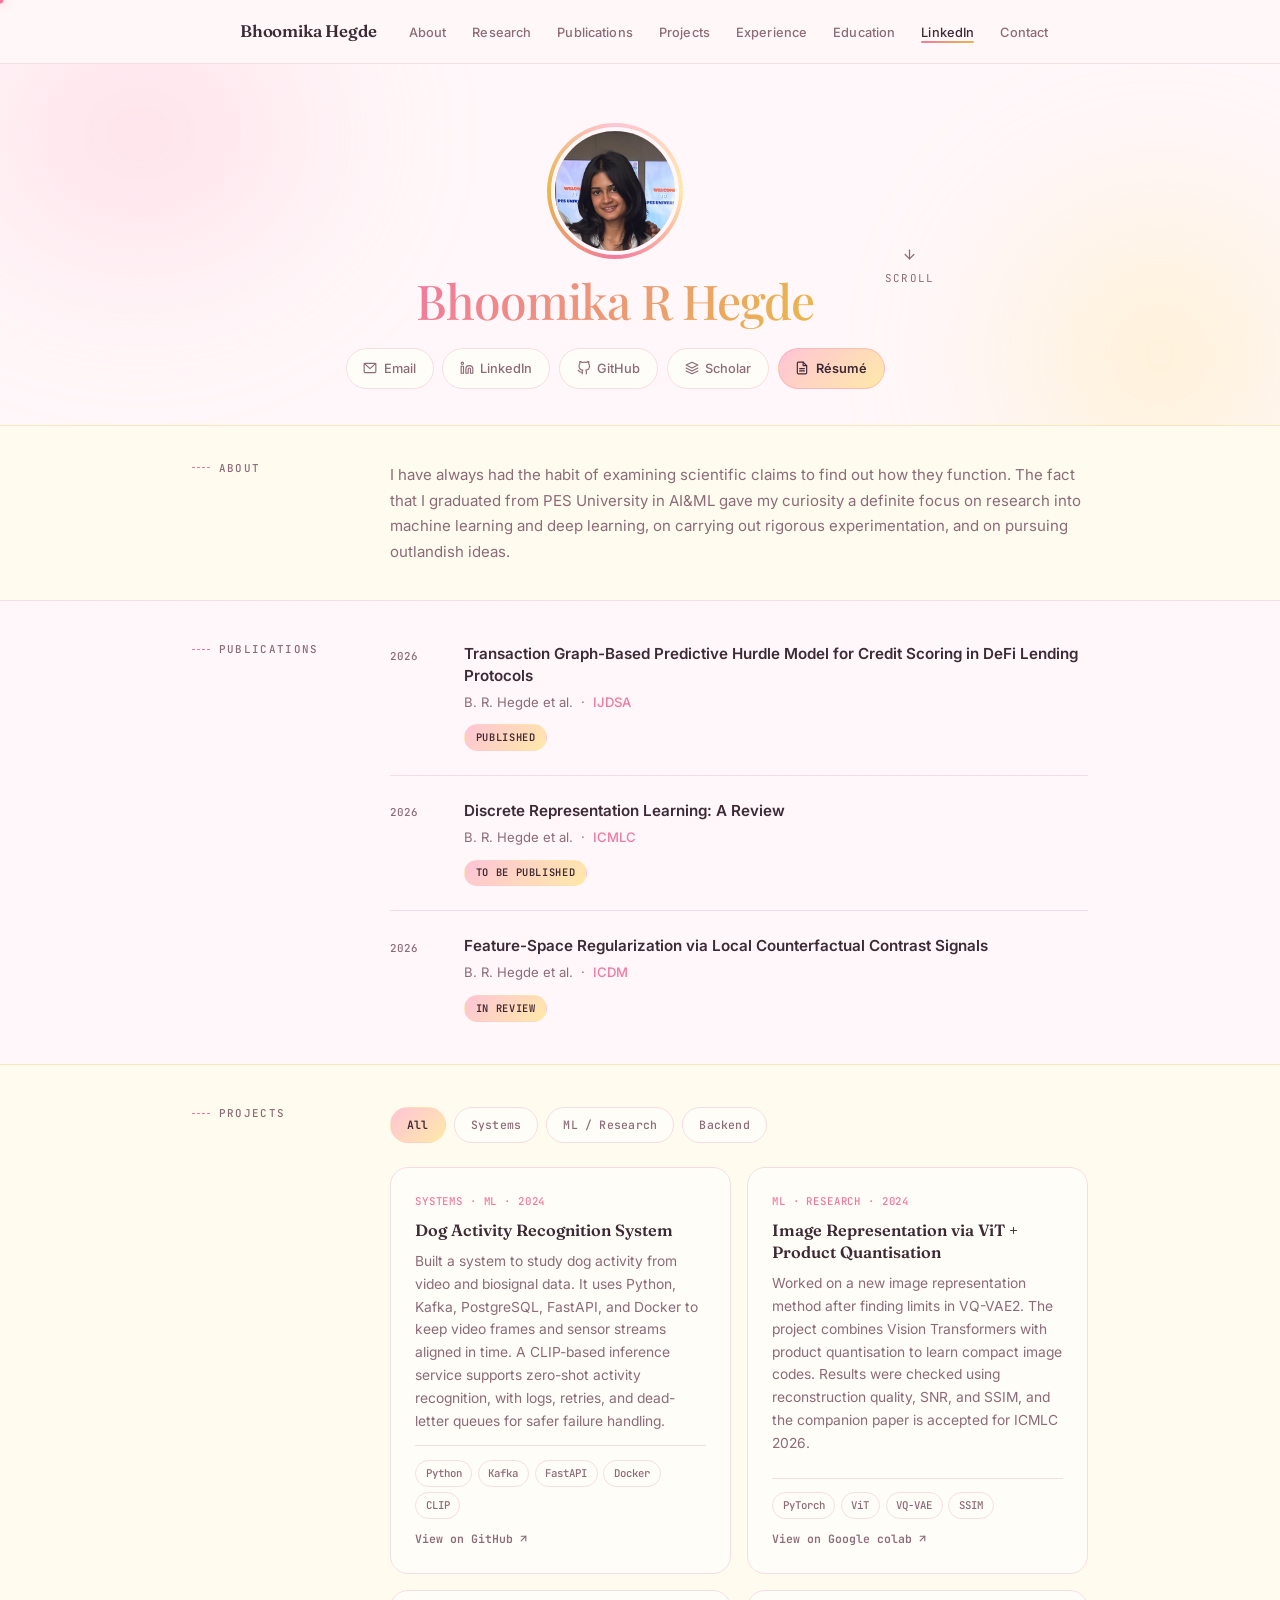
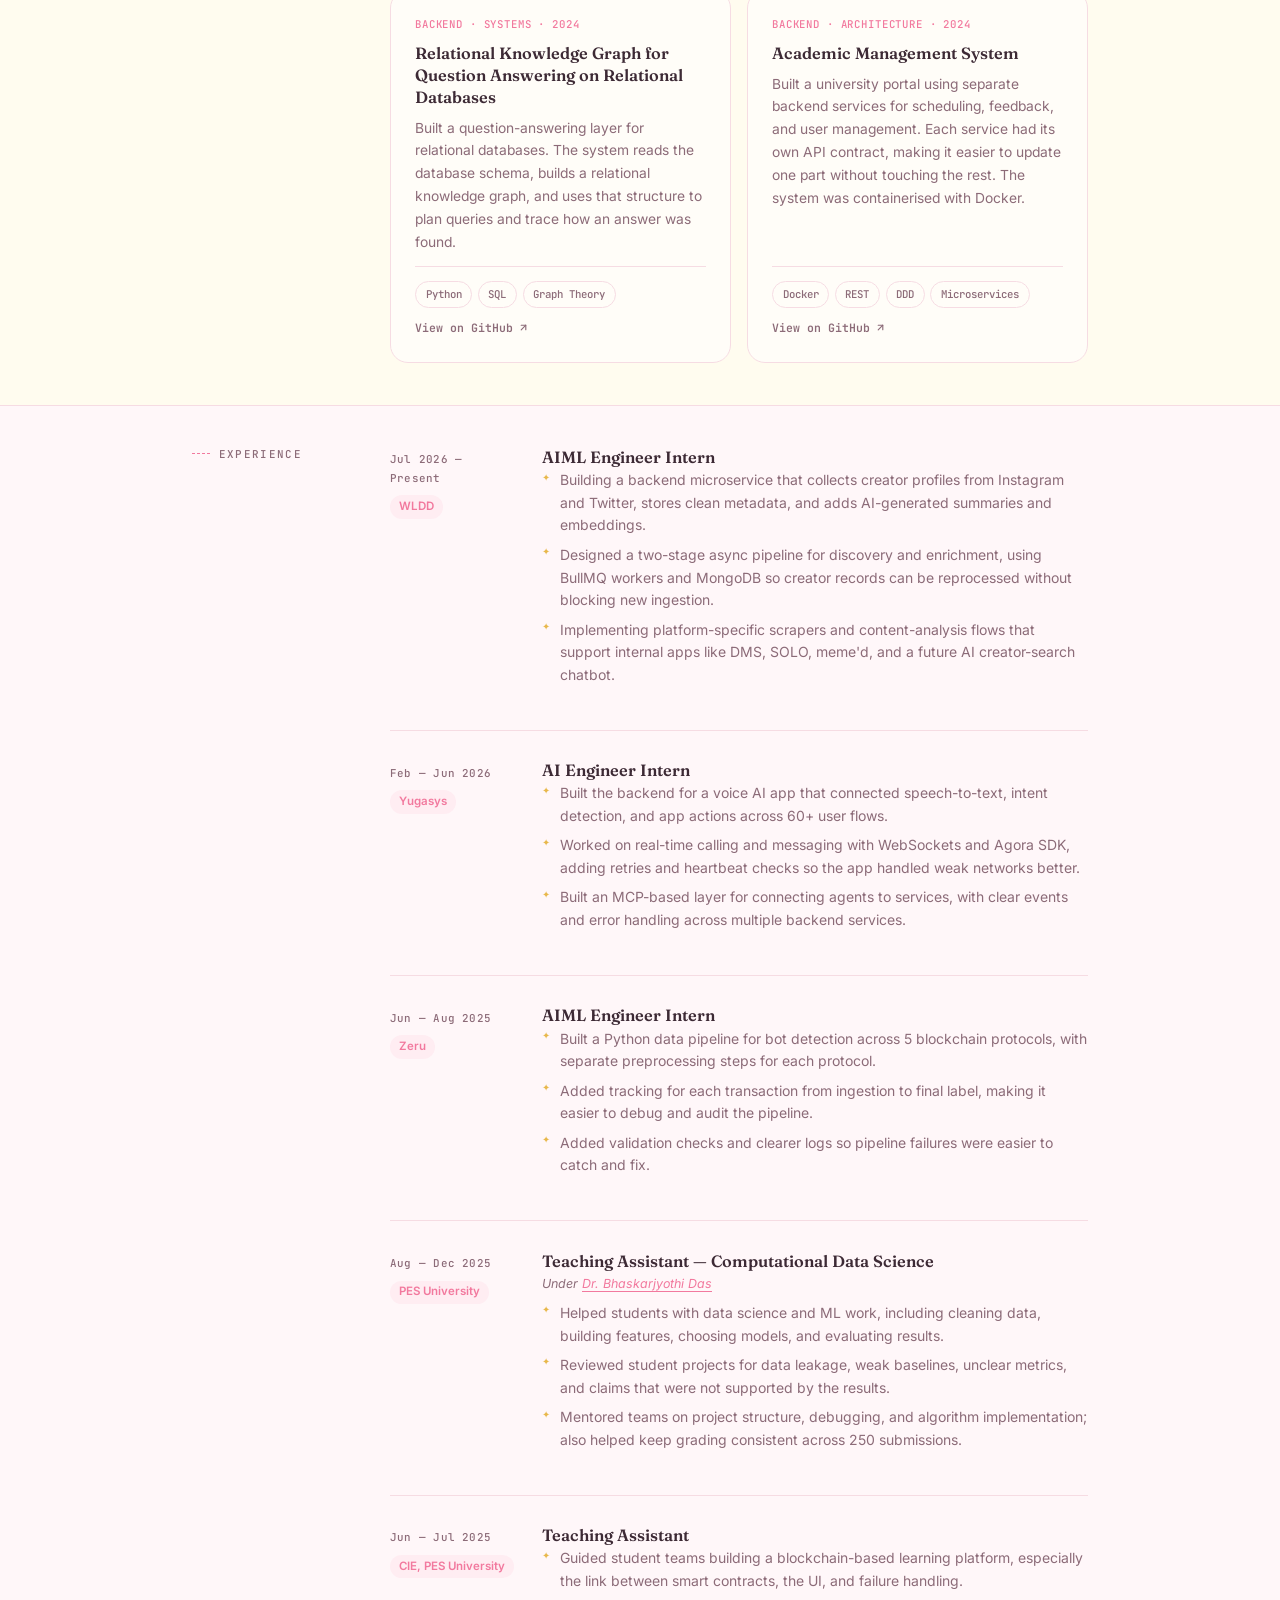
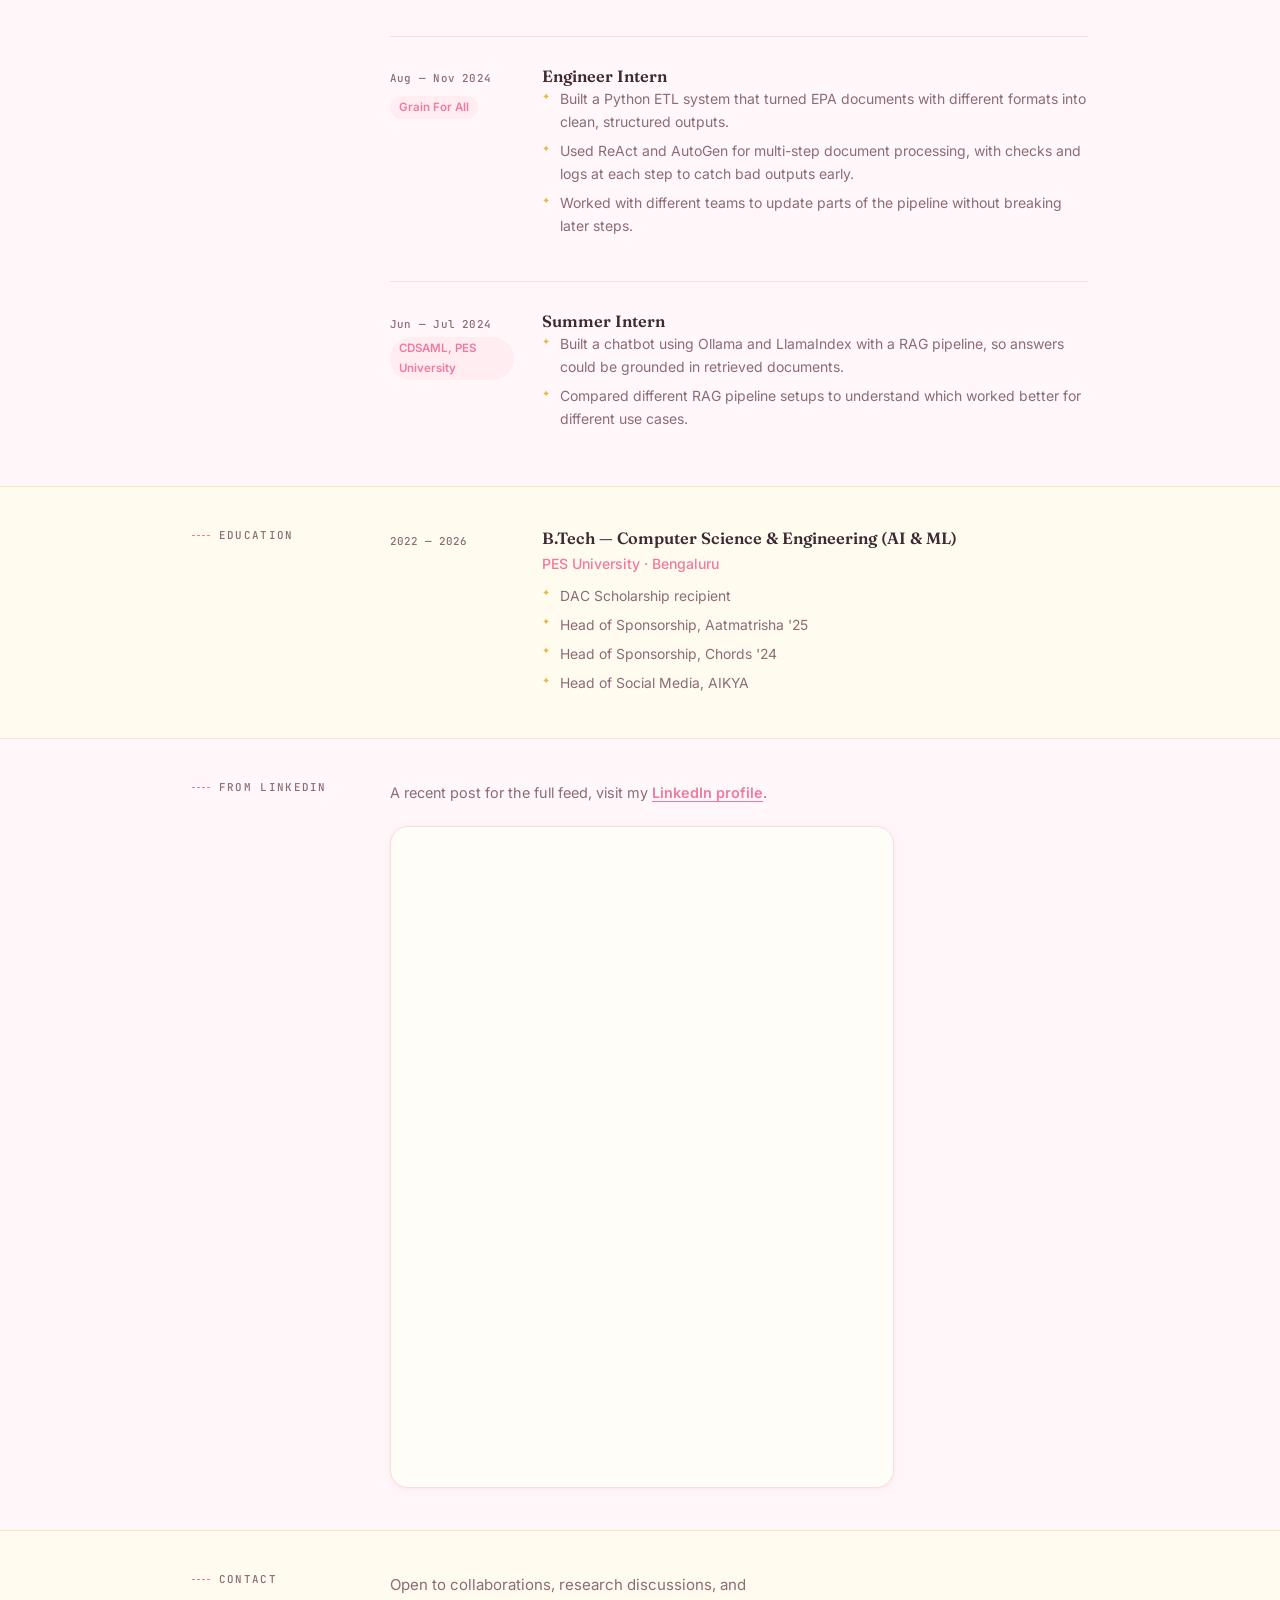
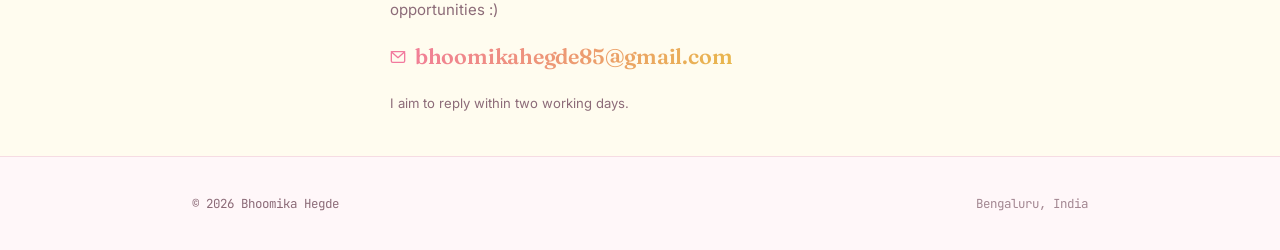
==== commit 5132d4b5: "Balance homepage section spacing" ====
--- a/index.html
+++ b/index.html
@@ -25,7 +25,7 @@
 <link rel="preconnect" href="https://fonts.gstatic.com" crossorigin />
 <link href="https://fonts.googleapis.com/css2?family=Fraunces:ital,opsz,wght@0,9..144,400;0,9..144,500;0,9..144,600;0,9..144,700;1,9..144,500&amp;family=Playfair+Display:ital,wght@0,500;0,600;1,500&amp;family=Inter:wght@300;400;500;600;700&amp;family=JetBrains+Mono:wght@400;500&amp;display=swap" rel="stylesheet" />
 
-<link rel="stylesheet" href="styles.css?v=20260818-compact" />
+<link rel="stylesheet" href="styles.css?v=20260818-balanced" />
 </head>
 <body>
   <div id="page-loader" aria-hidden="true" style="display:none;">
--- a/styles.css
+++ b/styles.css
@@ -45,7 +45,7 @@
   --shadow-lift: 0 22px 48px rgba(217,120,150,.18), 0 6px 16px rgba(232,184,75,.10);
 
   --section-gap: clamp(1.6rem, 3.3vw, 2.75rem);
-  --section-gap-compact: clamp(1.15rem, 2.2vw, 1.85rem);
+  --section-gap-compact: clamp(1.45rem, 2.8vw, 2.25rem);
   --content-max: 800px;
   --page-pad: clamp(1.25rem, 5vw, 3rem);
   --nav-h: 64px;
@@ -162,7 +162,7 @@
   position: relative; overflow: hidden;
   min-height: auto;
   display: flex; align-items: center; justify-content: center;
-  padding: clamp(1.4rem, 5vh, 2.75rem) var(--page-pad) 1rem;
+  padding: clamp(2.6rem, 7vh, 4.2rem) var(--page-pad) clamp(1.5rem, 4vh, 2.4rem);
   text-align: center;
 }
 .hero-blob {
@@ -184,9 +184,9 @@
   100% { transform: translate(36px, 26px) scale(1.08); }
 }
 
-.hero-inner { position: relative; z-index: 2; max-width: 620px; display: flex; flex-direction: column; align-items: center; gap: .85rem; }
-
-.hero-photo-wrap { width: 120px; height: 120px; position: relative; margin-bottom: .1rem; }
+.hero-inner { position: relative; z-index: 2; max-width: 620px; display: flex; flex-direction: column; align-items: center; gap: 1rem; }
+
+.hero-photo-wrap { width: 128px; height: 128px; position: relative; margin-bottom: .15rem; }
 .hero-photo-wrap::before {
   content: ''; position: absolute; inset: -4px; border-radius: 50%;
   background: conic-gradient(from 0deg, var(--pink), var(--butter), var(--pink-deep), var(--butter-d), var(--pink));
@@ -194,11 +194,11 @@
 }
 @keyframes spin-ring { to { transform: rotate(360deg); } }
 .hero-photo {
-  width: 120px; height: 120px; border-radius: 50%; object-fit: cover;
+  width: 128px; height: 128px; border-radius: 50%; object-fit: cover;
   position: relative; z-index: 1; border: 4px solid var(--bg);
 }
 .hero-photo-fallback {
-  width: 120px; height: 120px; border-radius: 50%; position: relative; z-index: 1;
+  width: 128px; height: 128px; border-radius: 50%; position: relative; z-index: 1;
   background: var(--grad-soft); border: 4px solid var(--bg);
   display: flex; align-items: center; justify-content: center;
   font-family: var(--ff-display); font-size: 1.9rem; font-weight: 600; color: var(--ink);
@@ -229,7 +229,7 @@
 .hero-link--resume:hover { box-shadow: var(--shadow-md); }
 
 .hero-scroll {
-  position: static; margin-top: .9rem;
+  position: static; margin-top: 1.15rem;
   display: flex; flex-direction: column; align-items: center; gap: .4rem;
   color: var(--ink-soft); font-size: .68rem; letter-spacing: .12em; text-transform: uppercase;
   font-family: var(--ff-mono); z-index: 2;
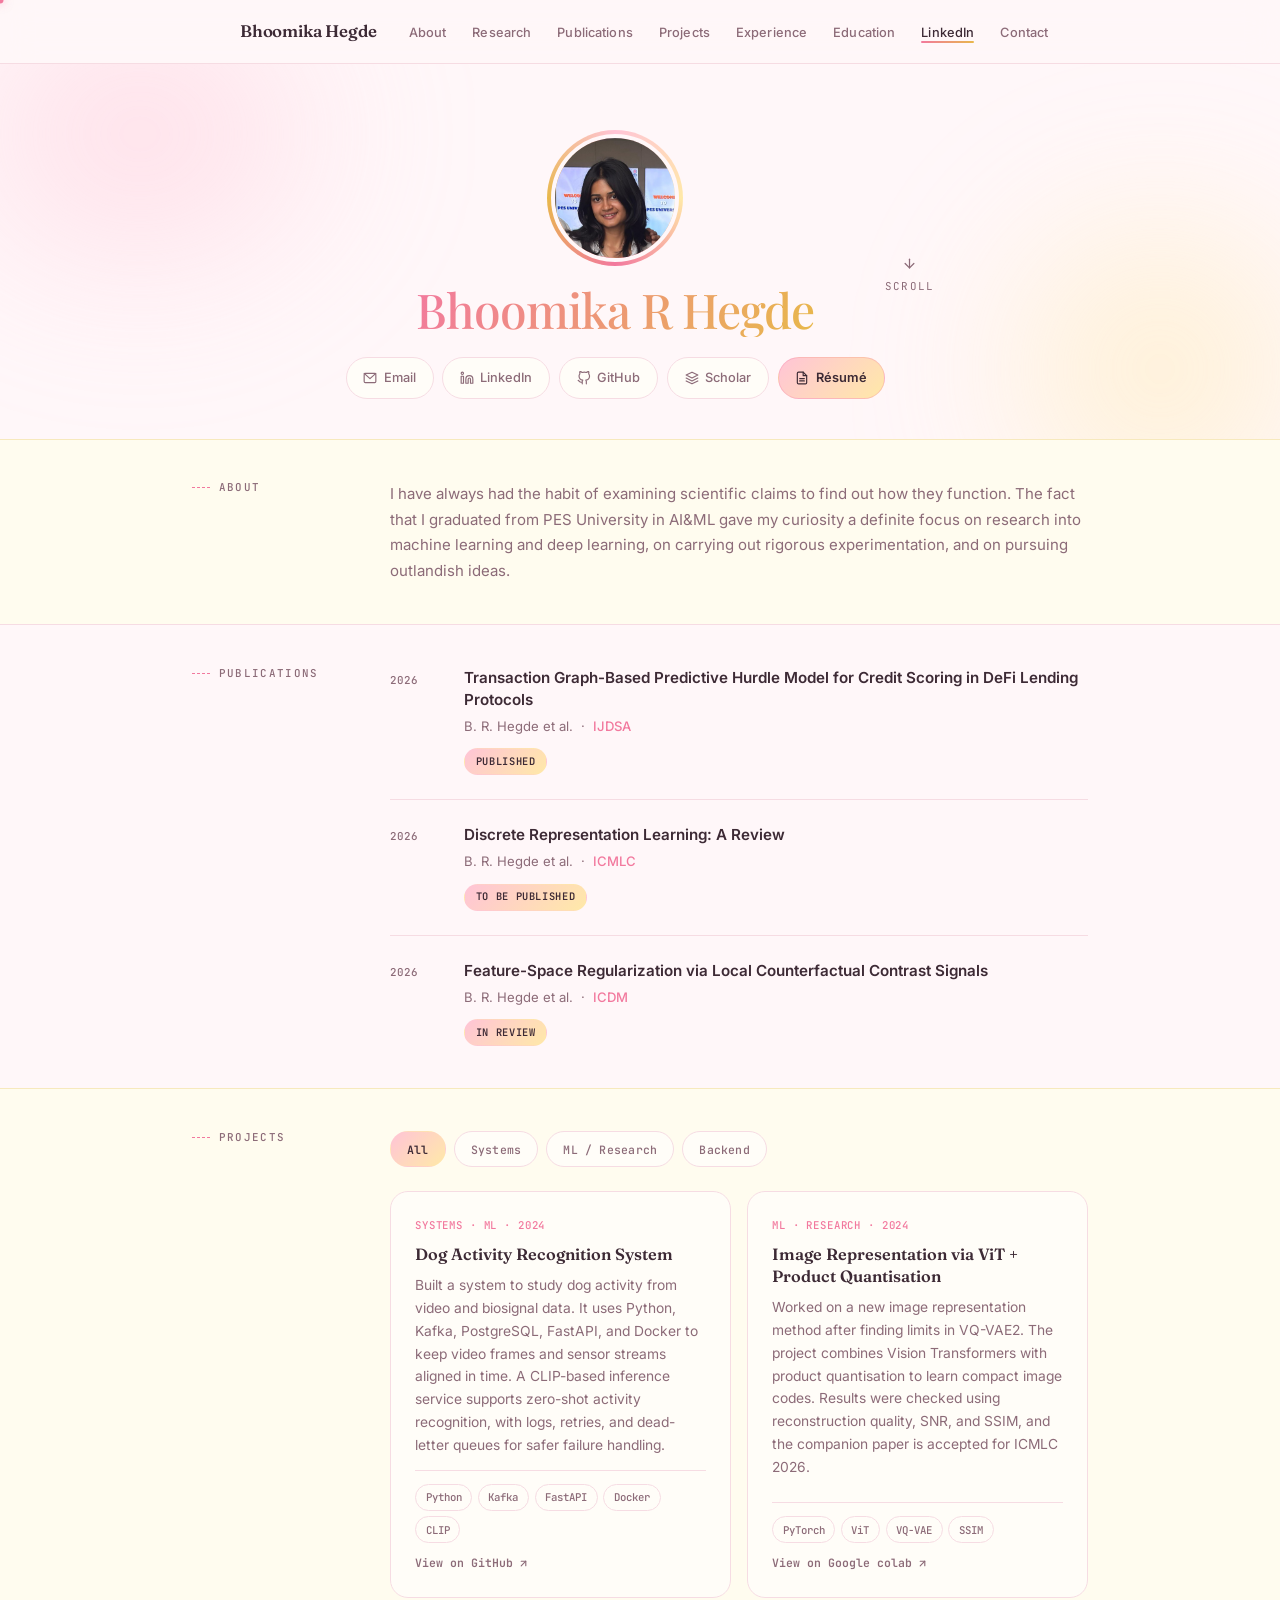
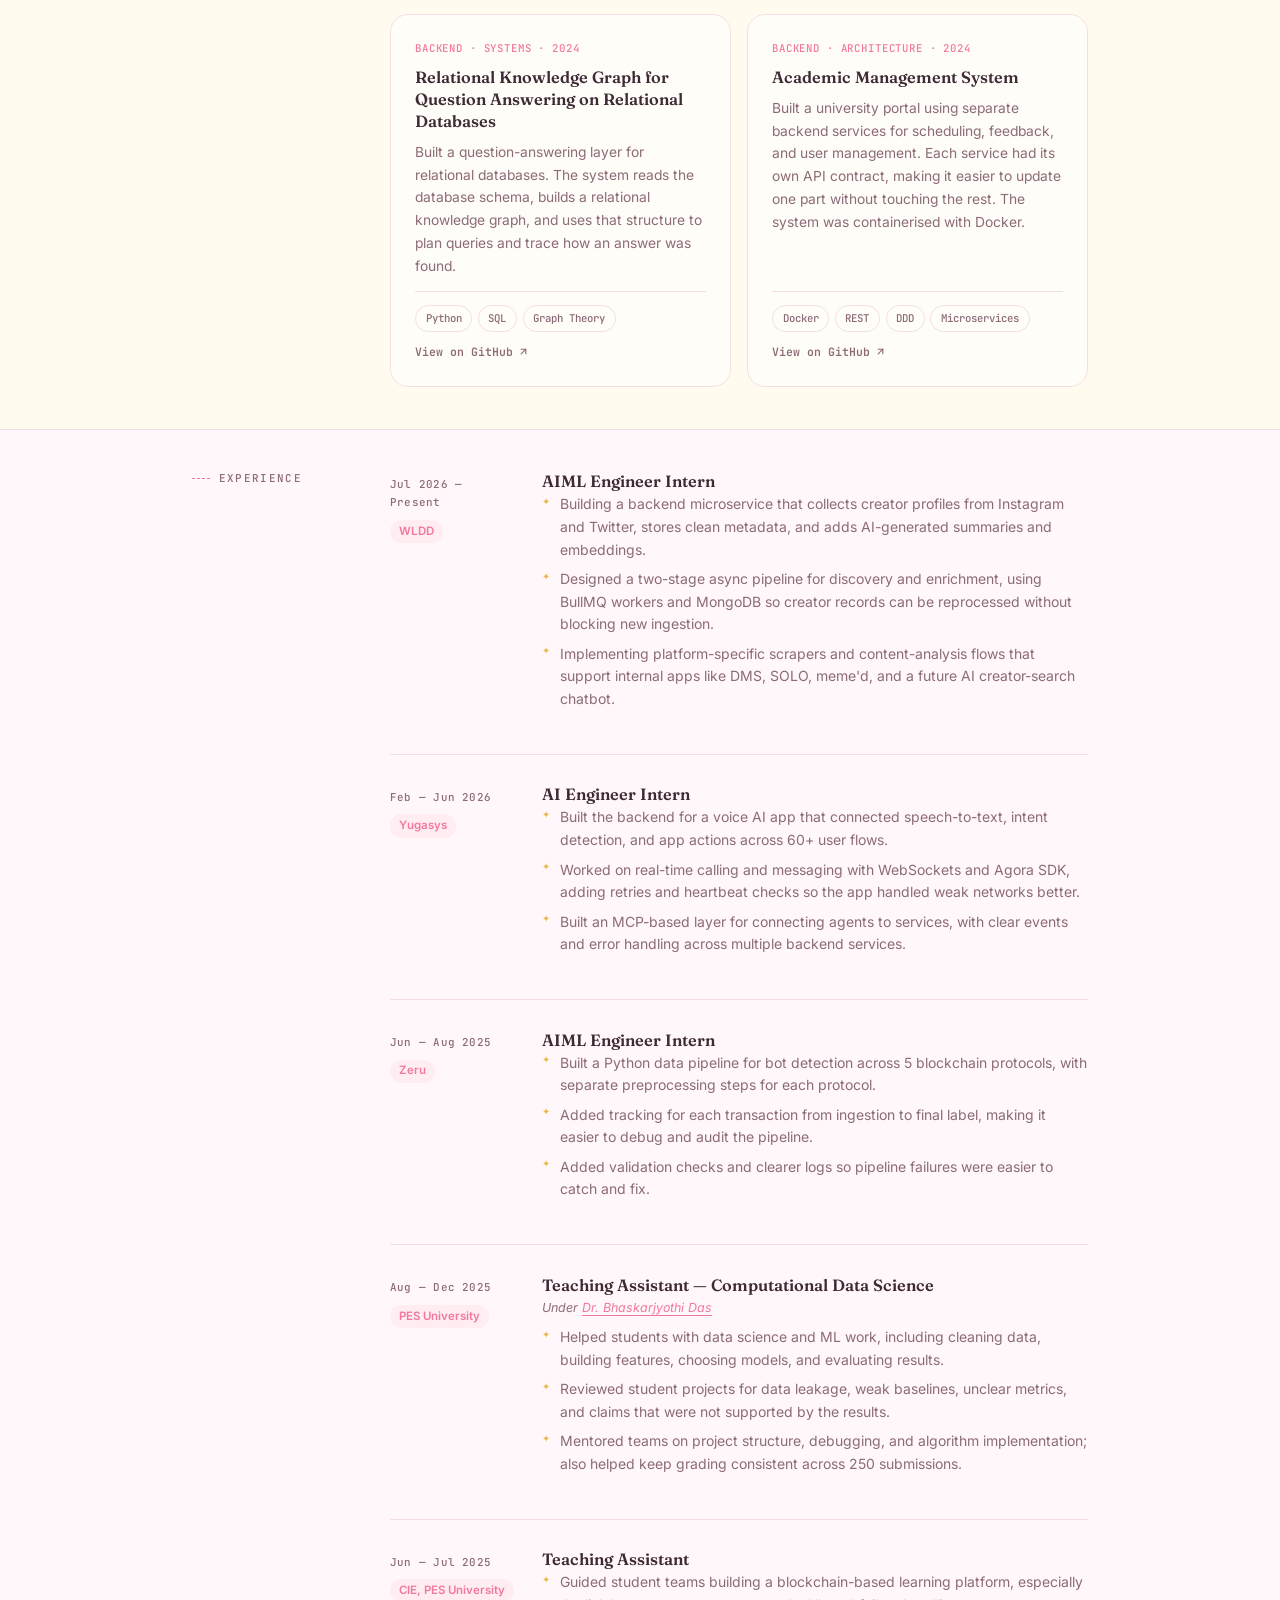
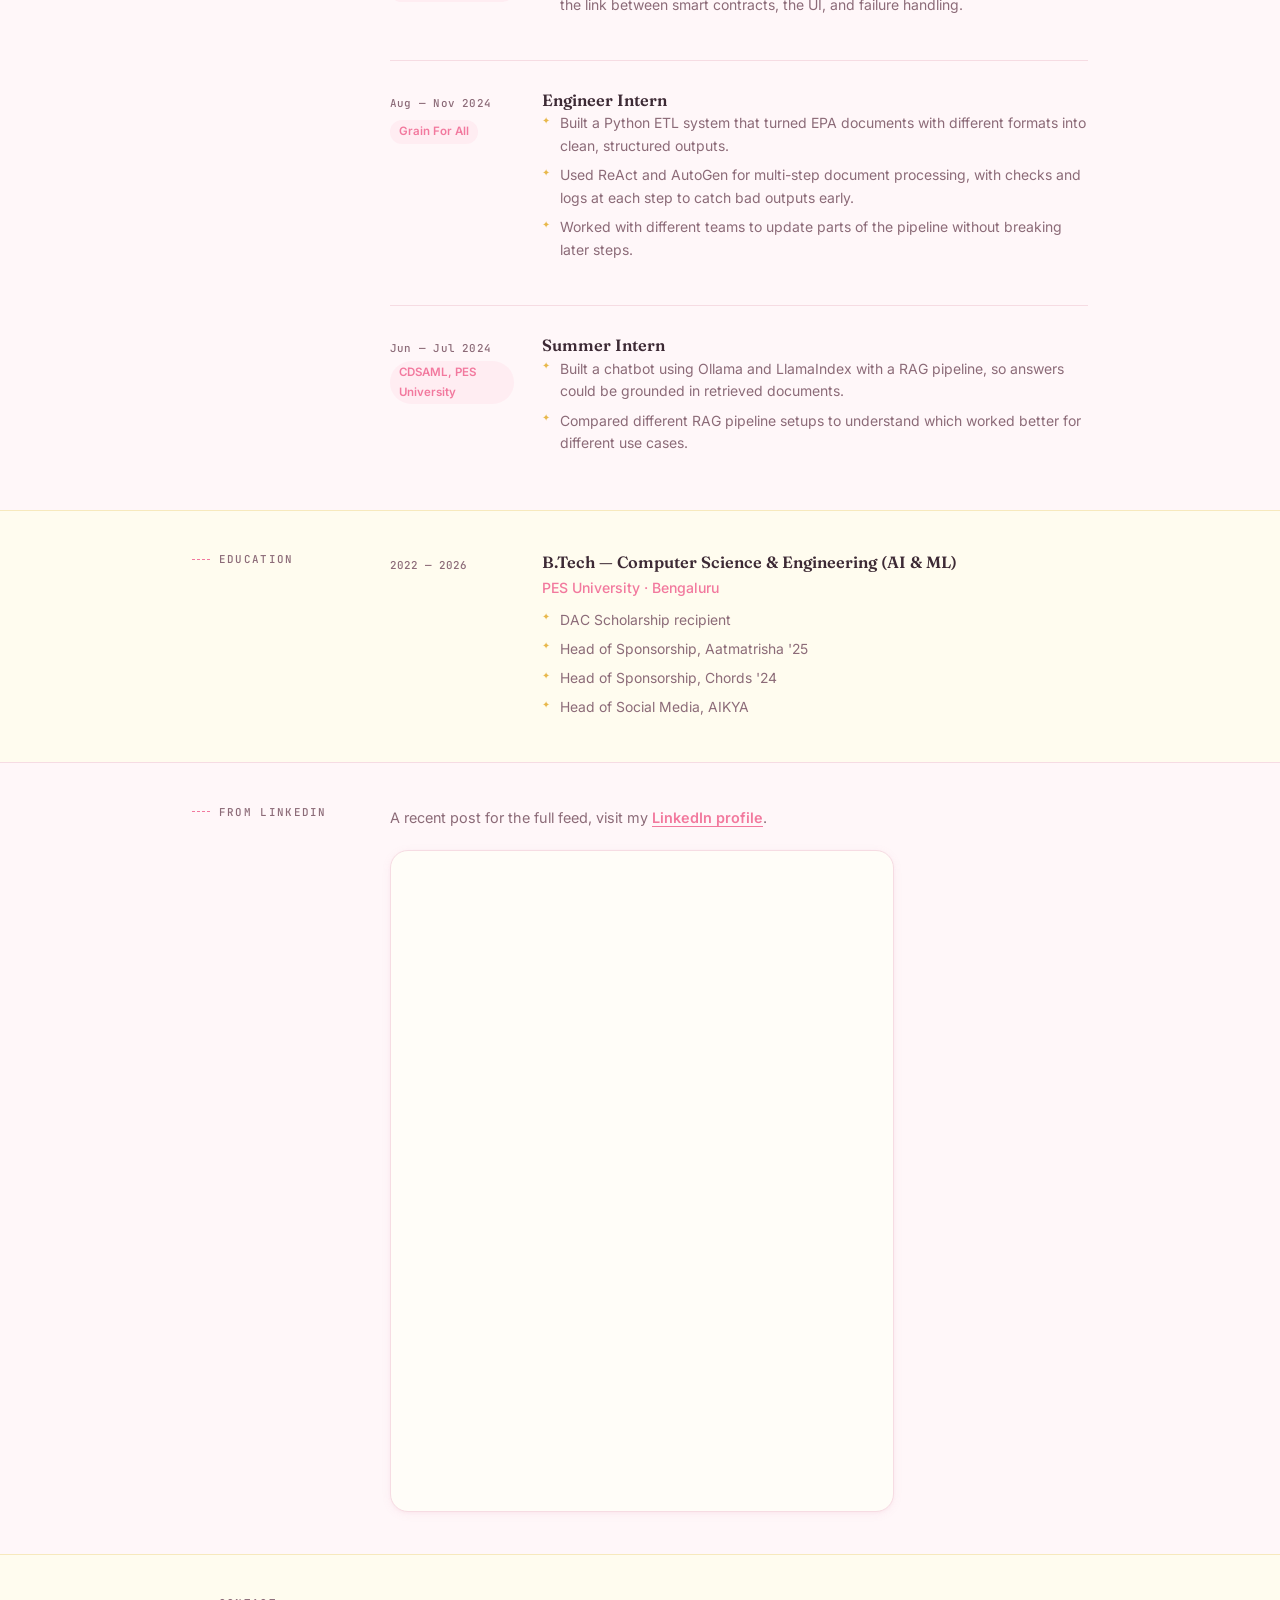
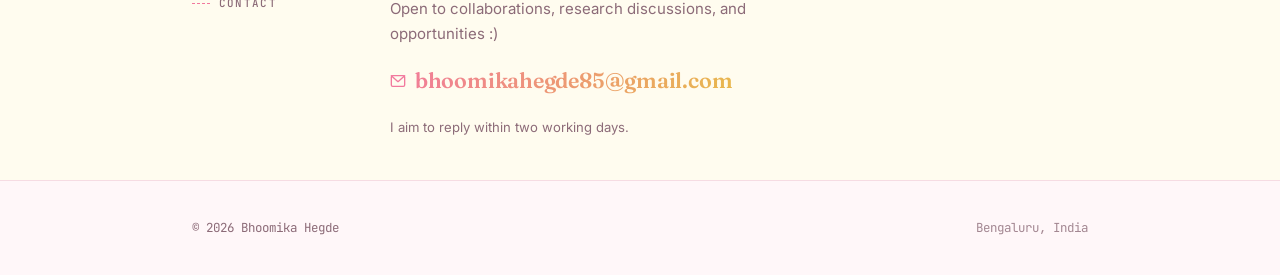
==== commit 98e4ac0e: "Add breathing room to homepage" ====
--- a/index.html
+++ b/index.html
@@ -25,7 +25,7 @@
 <link rel="preconnect" href="https://fonts.gstatic.com" crossorigin />
 <link href="https://fonts.googleapis.com/css2?family=Fraunces:ital,opsz,wght@0,9..144,400;0,9..144,500;0,9..144,600;0,9..144,700;1,9..144,500&amp;family=Playfair+Display:ital,wght@0,500;0,600;1,500&amp;family=Inter:wght@300;400;500;600;700&amp;family=JetBrains+Mono:wght@400;500&amp;display=swap" rel="stylesheet" />
 
-<link rel="stylesheet" href="styles.css?v=20260818-balanced" />
+<link rel="stylesheet" href="styles.css?v=20260818-roomier" />
 </head>
 <body>
   <div id="page-loader" aria-hidden="true" style="display:none;">
--- a/styles.css
+++ b/styles.css
@@ -45,7 +45,7 @@
   --shadow-lift: 0 22px 48px rgba(217,120,150,.18), 0 6px 16px rgba(232,184,75,.10);
 
   --section-gap: clamp(1.6rem, 3.3vw, 2.75rem);
-  --section-gap-compact: clamp(1.45rem, 2.8vw, 2.25rem);
+  --section-gap-compact: clamp(1.65rem, 3.2vw, 2.55rem);
   --content-max: 800px;
   --page-pad: clamp(1.25rem, 5vw, 3rem);
   --nav-h: 64px;
@@ -162,7 +162,7 @@
   position: relative; overflow: hidden;
   min-height: auto;
   display: flex; align-items: center; justify-content: center;
-  padding: clamp(2.6rem, 7vh, 4.2rem) var(--page-pad) clamp(1.5rem, 4vh, 2.4rem);
+  padding: clamp(3rem, 7.8vh, 4.8rem) var(--page-pad) clamp(1.9rem, 4.5vh, 2.8rem);
   text-align: center;
 }
 .hero-blob {
@@ -184,7 +184,7 @@
   100% { transform: translate(36px, 26px) scale(1.08); }
 }
 
-.hero-inner { position: relative; z-index: 2; max-width: 620px; display: flex; flex-direction: column; align-items: center; gap: 1rem; }
+.hero-inner { position: relative; z-index: 2; max-width: 620px; display: flex; flex-direction: column; align-items: center; gap: 1.08rem; }
 
 .hero-photo-wrap { width: 128px; height: 128px; position: relative; margin-bottom: .15rem; }
 .hero-photo-wrap::before {
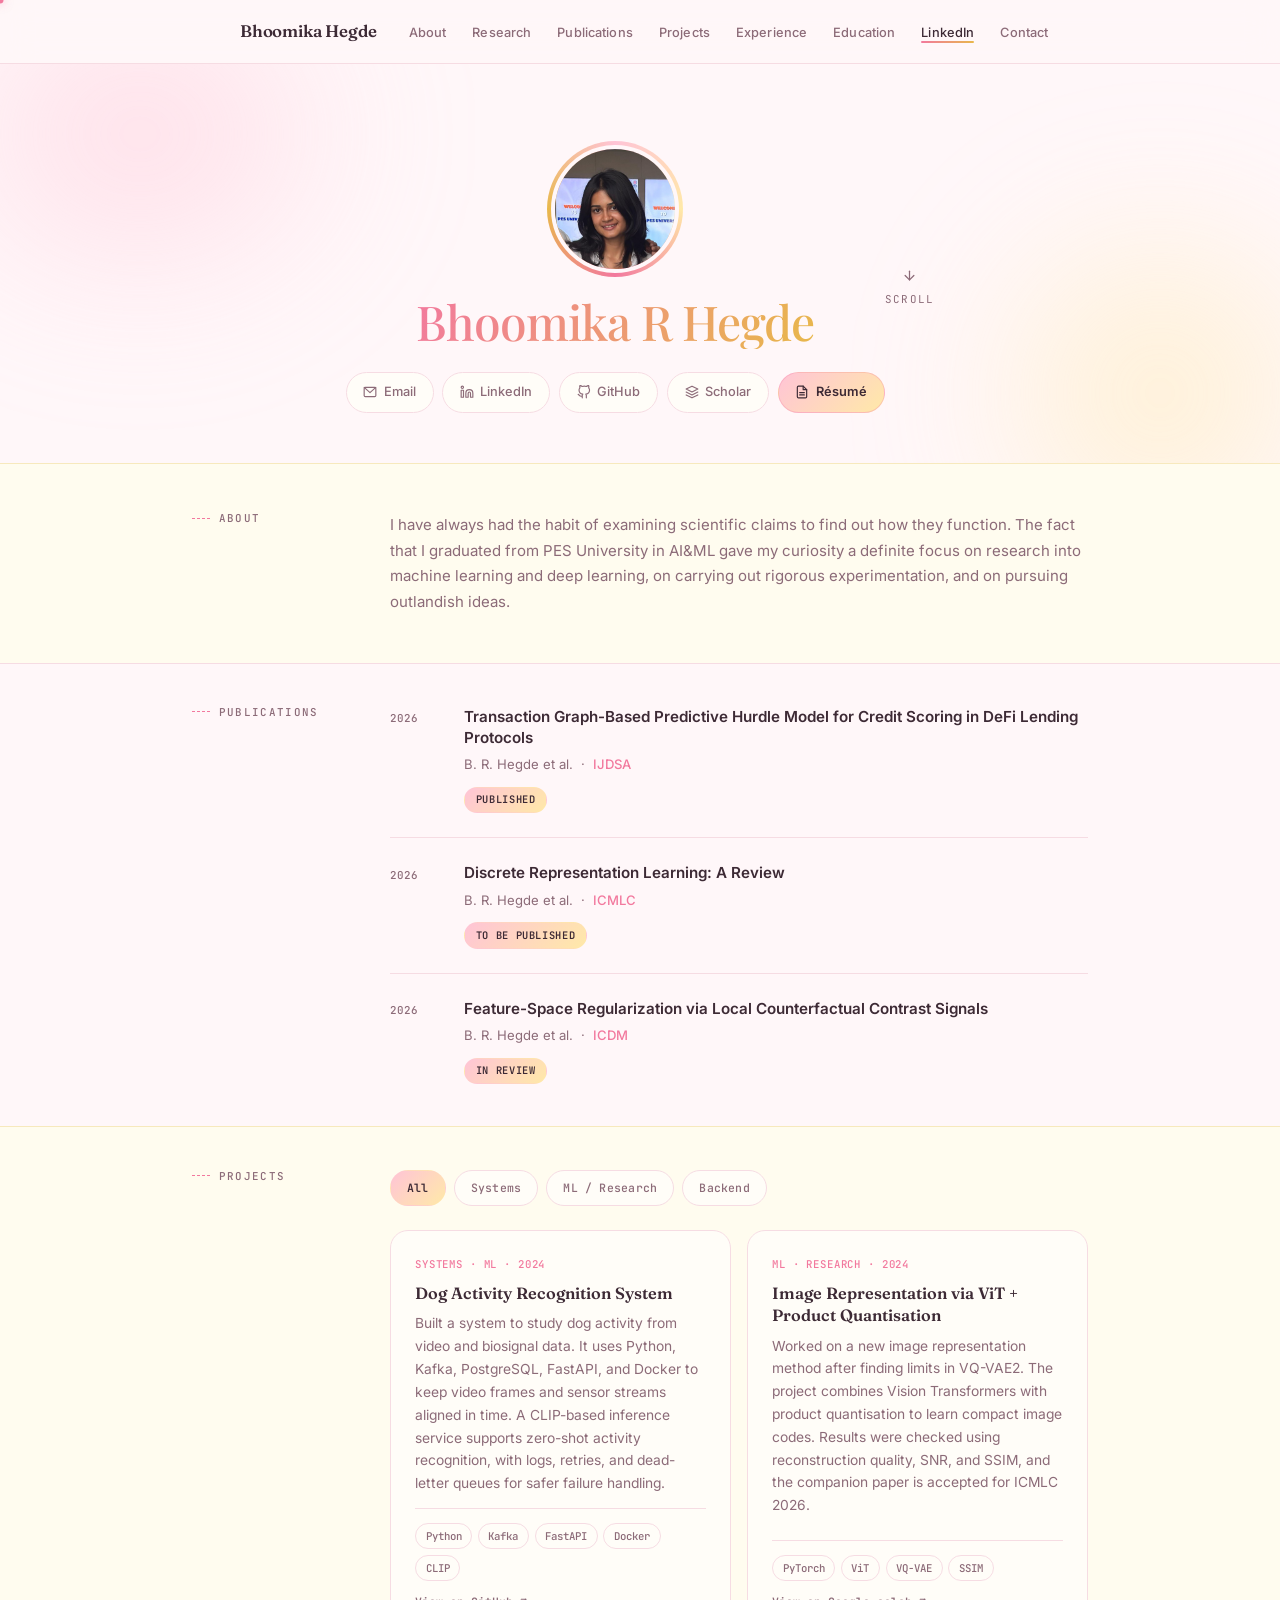
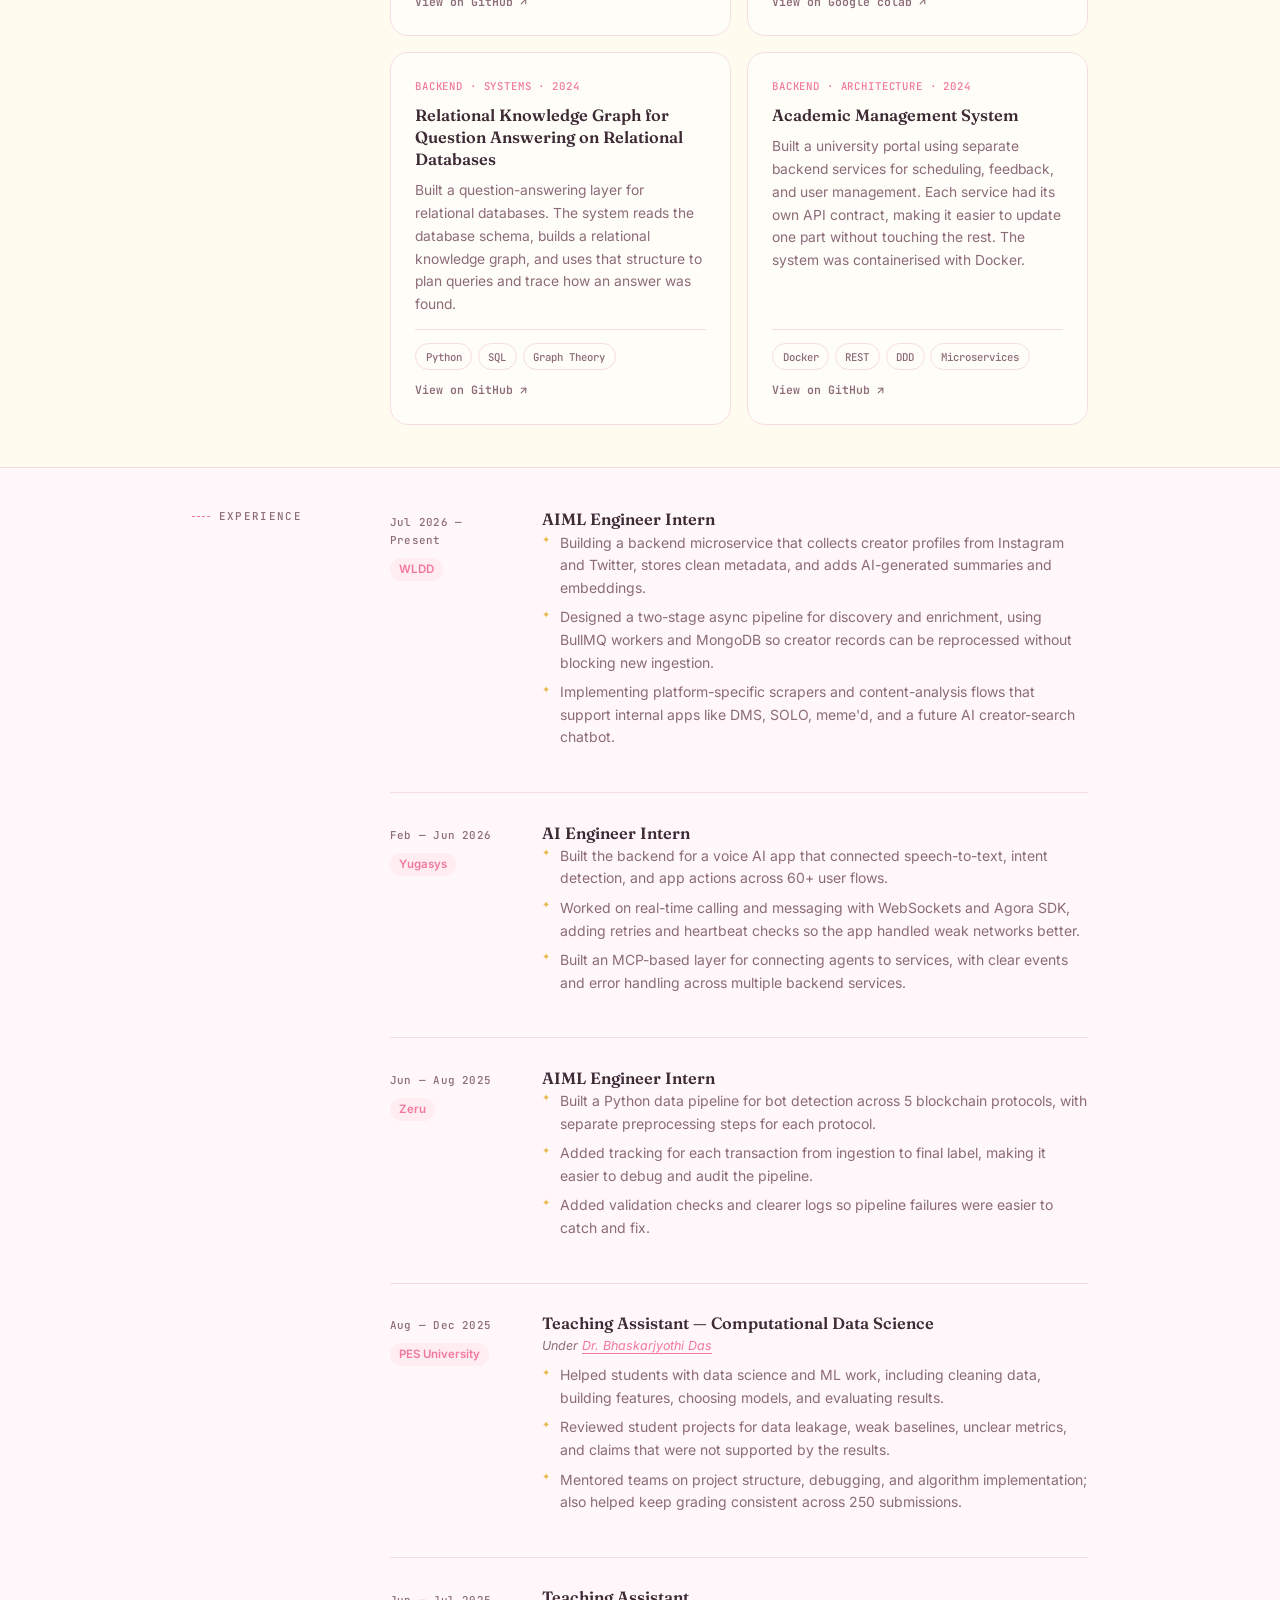
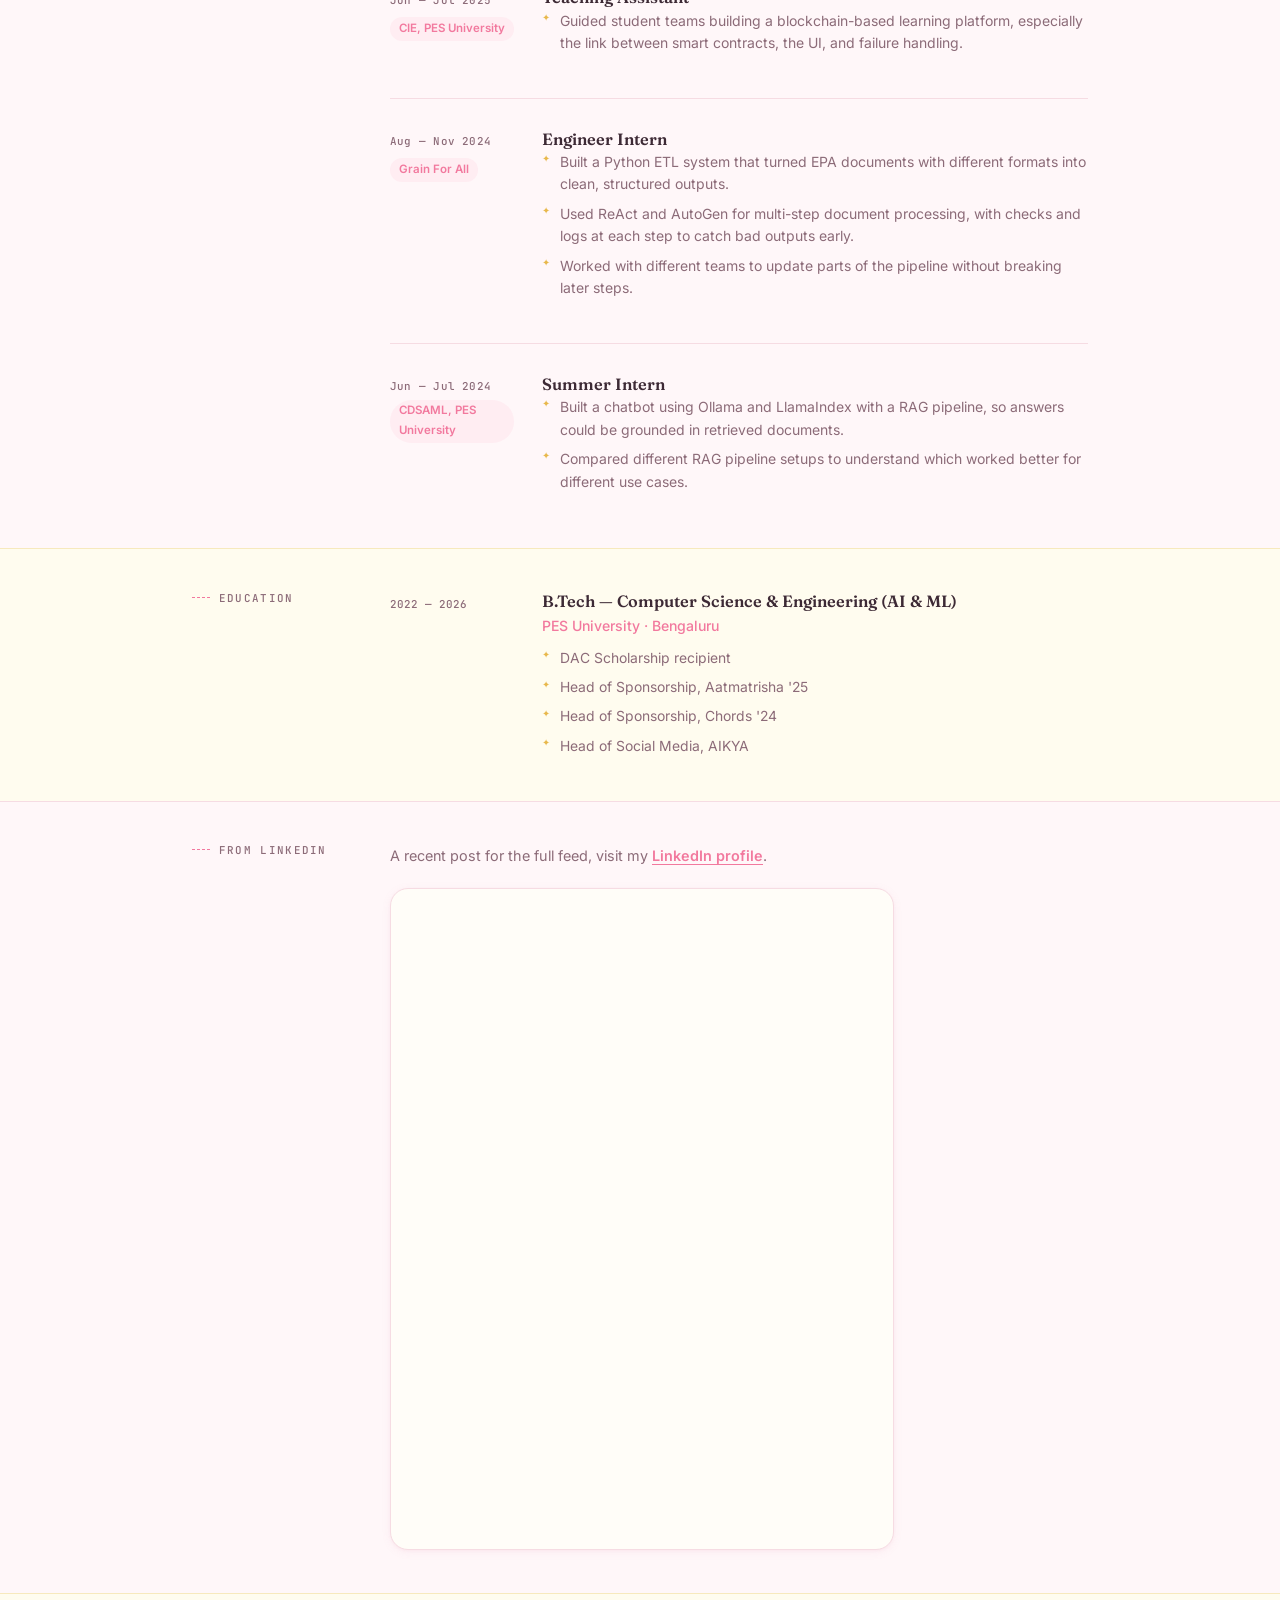
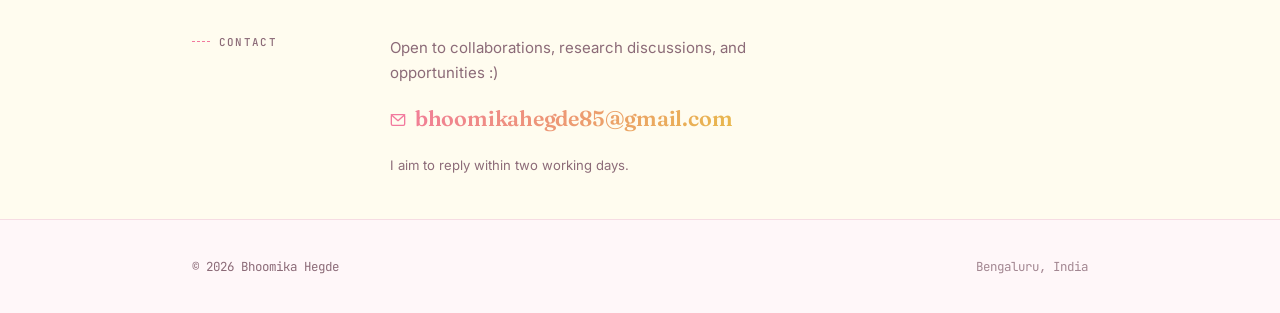
==== commit aba8f862: "Increase homepage spacing" ====
--- a/index.html
+++ b/index.html
@@ -25,7 +25,7 @@
 <link rel="preconnect" href="https://fonts.gstatic.com" crossorigin />
 <link href="https://fonts.googleapis.com/css2?family=Fraunces:ital,opsz,wght@0,9..144,400;0,9..144,500;0,9..144,600;0,9..144,700;1,9..144,500&amp;family=Playfair+Display:ital,wght@0,500;0,600;1,500&amp;family=Inter:wght@300;400;500;600;700&amp;family=JetBrains+Mono:wght@400;500&amp;display=swap" rel="stylesheet" />
 
-<link rel="stylesheet" href="styles.css?v=20260818-roomier" />
+<link rel="stylesheet" href="styles.css?v=20260818-spacious" />
 </head>
 <body>
   <div id="page-loader" aria-hidden="true" style="display:none;">
--- a/styles.css
+++ b/styles.css
@@ -45,7 +45,7 @@
   --shadow-lift: 0 22px 48px rgba(217,120,150,.18), 0 6px 16px rgba(232,184,75,.10);
 
   --section-gap: clamp(1.6rem, 3.3vw, 2.75rem);
-  --section-gap-compact: clamp(1.65rem, 3.2vw, 2.55rem);
+  --section-gap-compact: clamp(2rem, 3.8vw, 3rem);
   --content-max: 800px;
   --page-pad: clamp(1.25rem, 5vw, 3rem);
   --nav-h: 64px;
@@ -162,7 +162,7 @@
   position: relative; overflow: hidden;
   min-height: auto;
   display: flex; align-items: center; justify-content: center;
-  padding: clamp(3rem, 7.8vh, 4.8rem) var(--page-pad) clamp(1.9rem, 4.5vh, 2.8rem);
+  padding: clamp(3.7rem, 9vh, 5.8rem) var(--page-pad) clamp(2.4rem, 5.6vh, 3.6rem);
   text-align: center;
 }
 .hero-blob {
@@ -184,7 +184,7 @@
   100% { transform: translate(36px, 26px) scale(1.08); }
 }
 
-.hero-inner { position: relative; z-index: 2; max-width: 620px; display: flex; flex-direction: column; align-items: center; gap: 1.08rem; }
+.hero-inner { position: relative; z-index: 2; max-width: 620px; display: flex; flex-direction: column; align-items: center; gap: 1.18rem; }
 
 .hero-photo-wrap { width: 128px; height: 128px; position: relative; margin-bottom: .15rem; }
 .hero-photo-wrap::before {
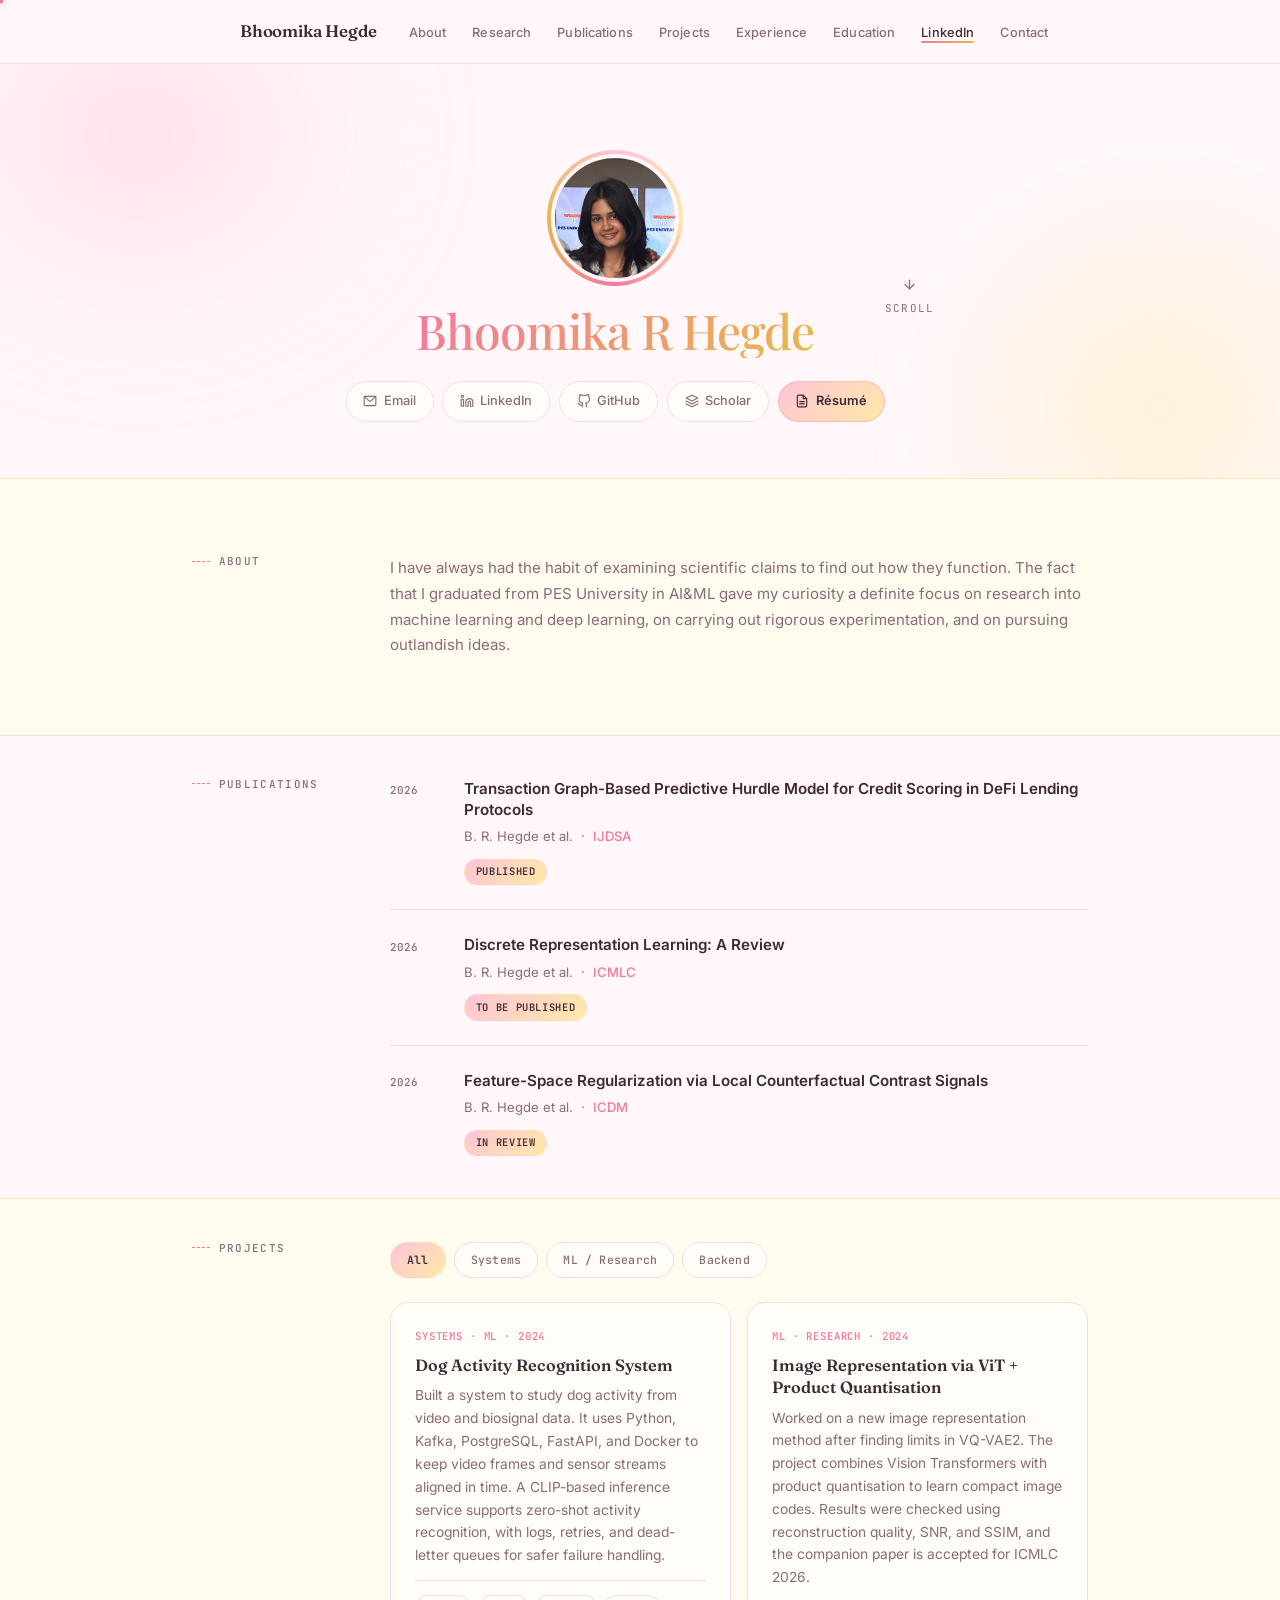
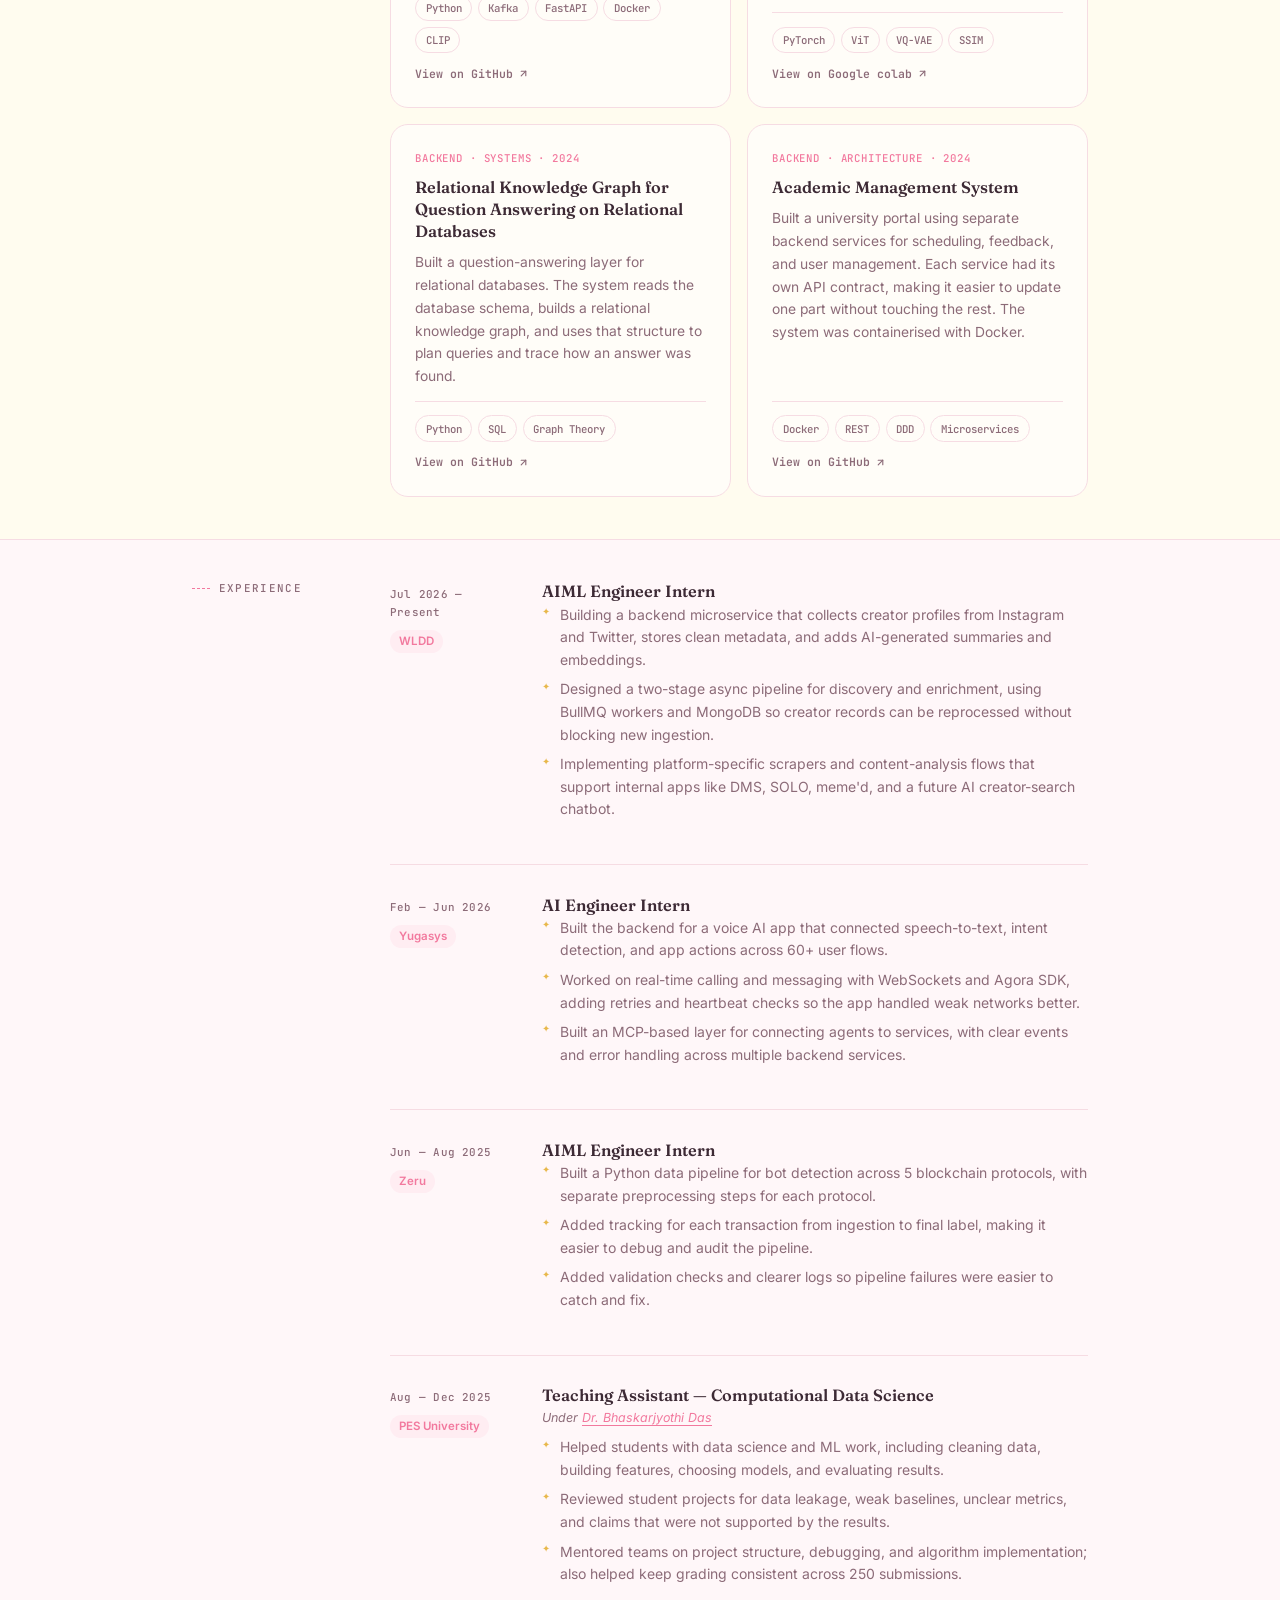
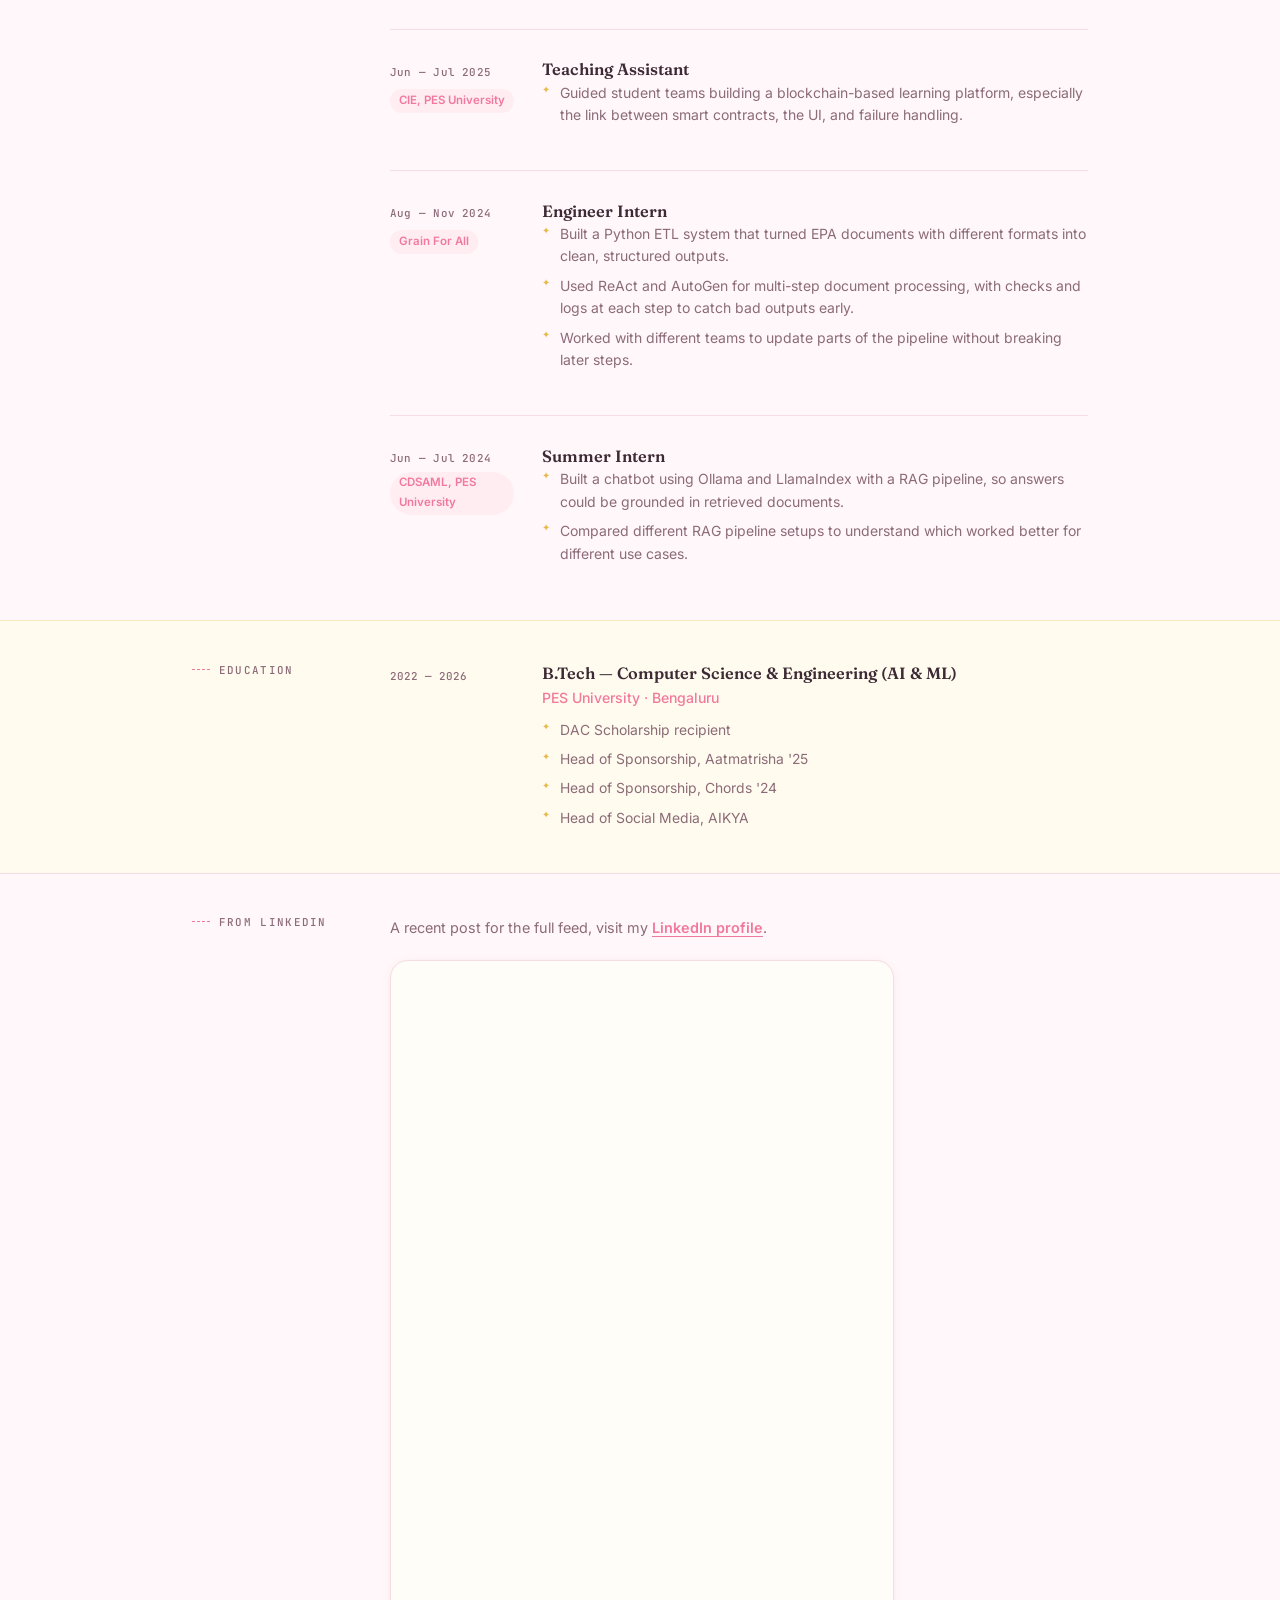
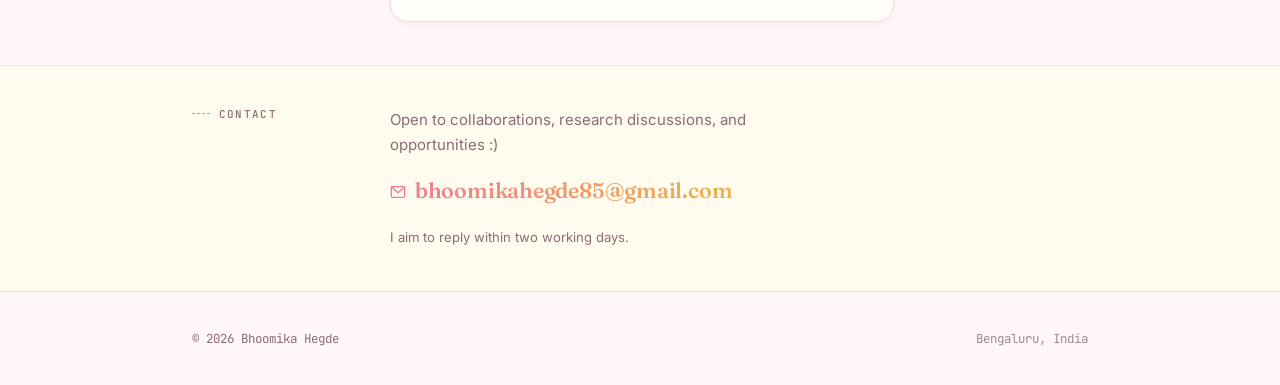
==== commit f6c1aae6: "Align homepage section breaks with reference" ====
--- a/index.html
+++ b/index.html
@@ -25,7 +25,7 @@
 <link rel="preconnect" href="https://fonts.gstatic.com" crossorigin />
 <link href="https://fonts.googleapis.com/css2?family=Fraunces:ital,opsz,wght@0,9..144,400;0,9..144,500;0,9..144,600;0,9..144,700;1,9..144,500&amp;family=Playfair+Display:ital,wght@0,500;0,600;1,500&amp;family=Inter:wght@300;400;500;600;700&amp;family=JetBrains+Mono:wght@400;500&amp;display=swap" rel="stylesheet" />
 
-<link rel="stylesheet" href="styles.css?v=20260818-spacious" />
+<link rel="stylesheet" href="styles.css?v=20260818-reference" />
 </head>
 <body>
   <div id="page-loader" aria-hidden="true" style="display:none;">
--- a/styles.css
+++ b/styles.css
@@ -45,7 +45,7 @@
   --shadow-lift: 0 22px 48px rgba(217,120,150,.18), 0 6px 16px rgba(232,184,75,.10);
 
   --section-gap: clamp(1.6rem, 3.3vw, 2.75rem);
-  --section-gap-compact: clamp(2rem, 3.8vw, 3rem);
+  --section-gap-compact: clamp(3.2rem, 6vw, 5rem);
   --content-max: 800px;
   --page-pad: clamp(1.25rem, 5vw, 3rem);
   --nav-h: 64px;
@@ -162,7 +162,7 @@
   position: relative; overflow: hidden;
   min-height: auto;
   display: flex; align-items: center; justify-content: center;
-  padding: clamp(3.7rem, 9vh, 5.8rem) var(--page-pad) clamp(2.4rem, 5.6vh, 3.6rem);
+  padding: clamp(4rem, 10vh, 6.6rem) var(--page-pad) clamp(2.6rem, 6.2vh, 4.2rem);
   text-align: center;
 }
 .hero-blob {
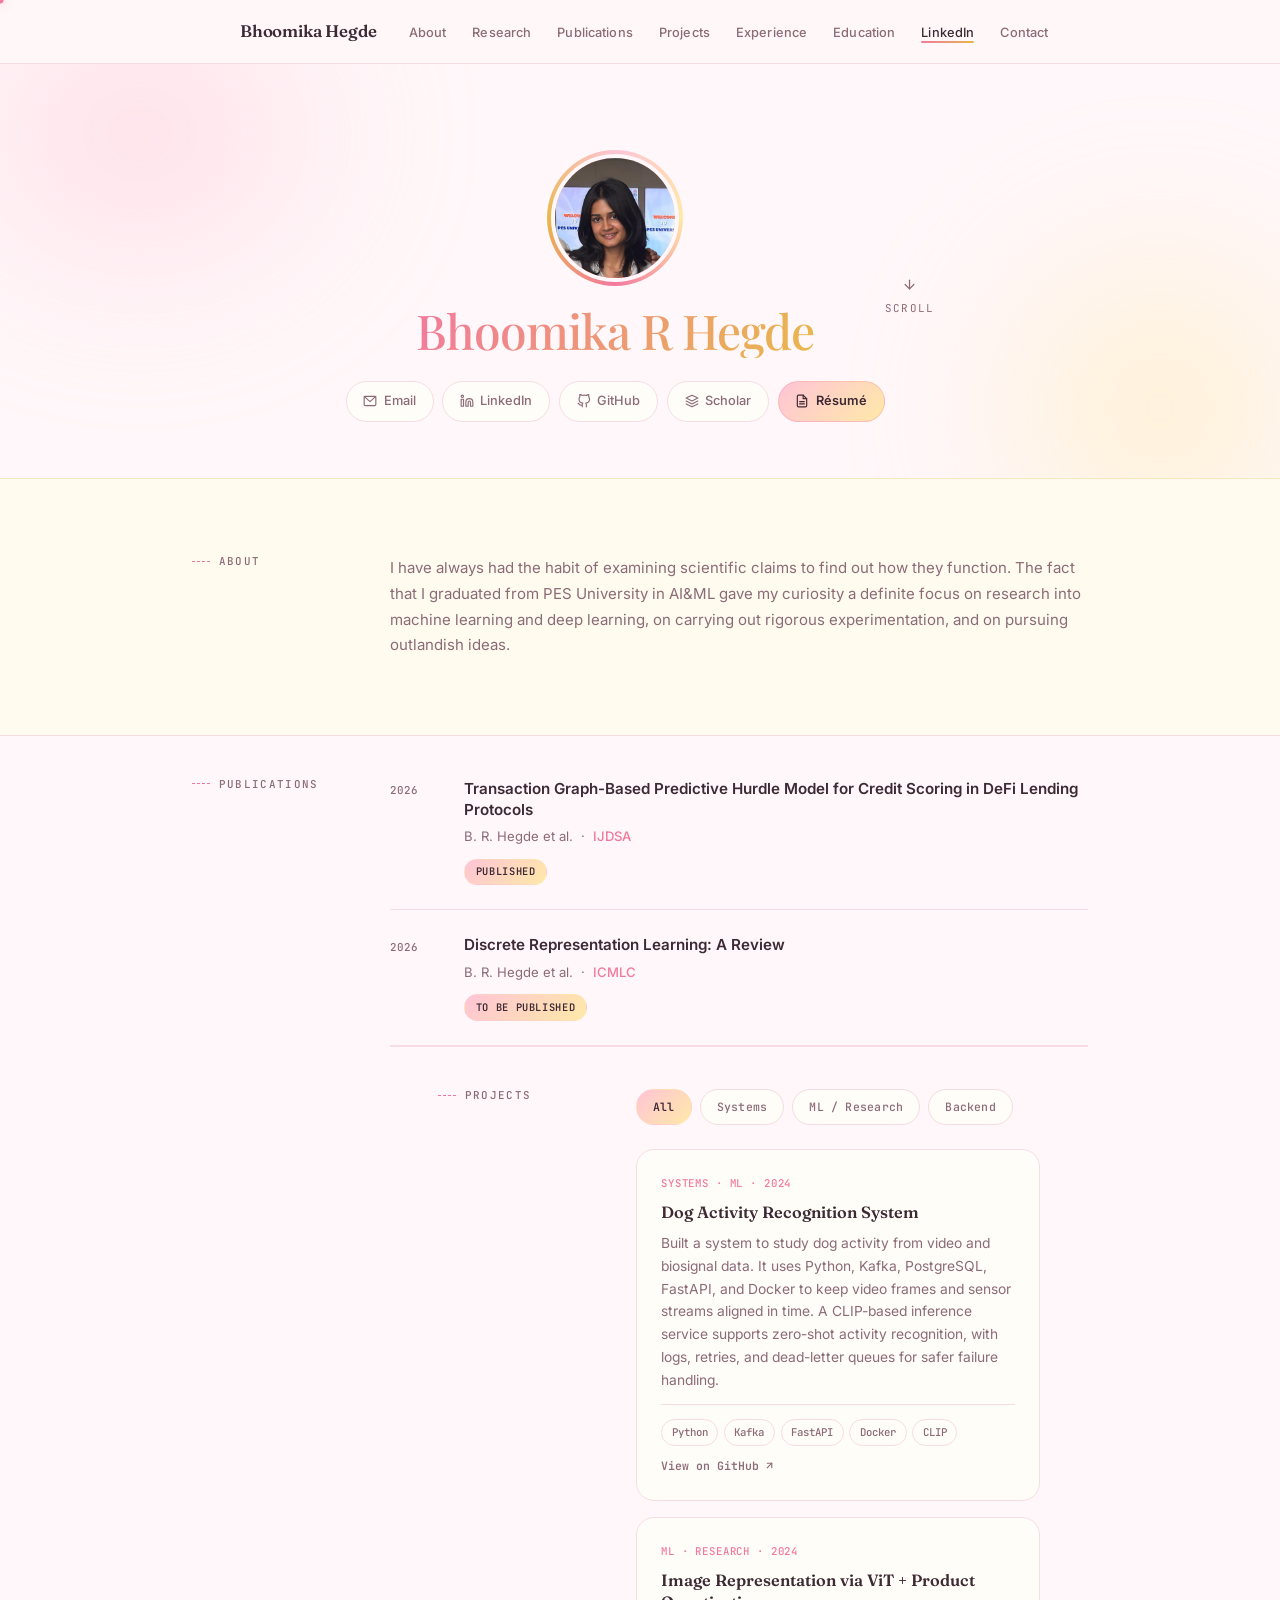
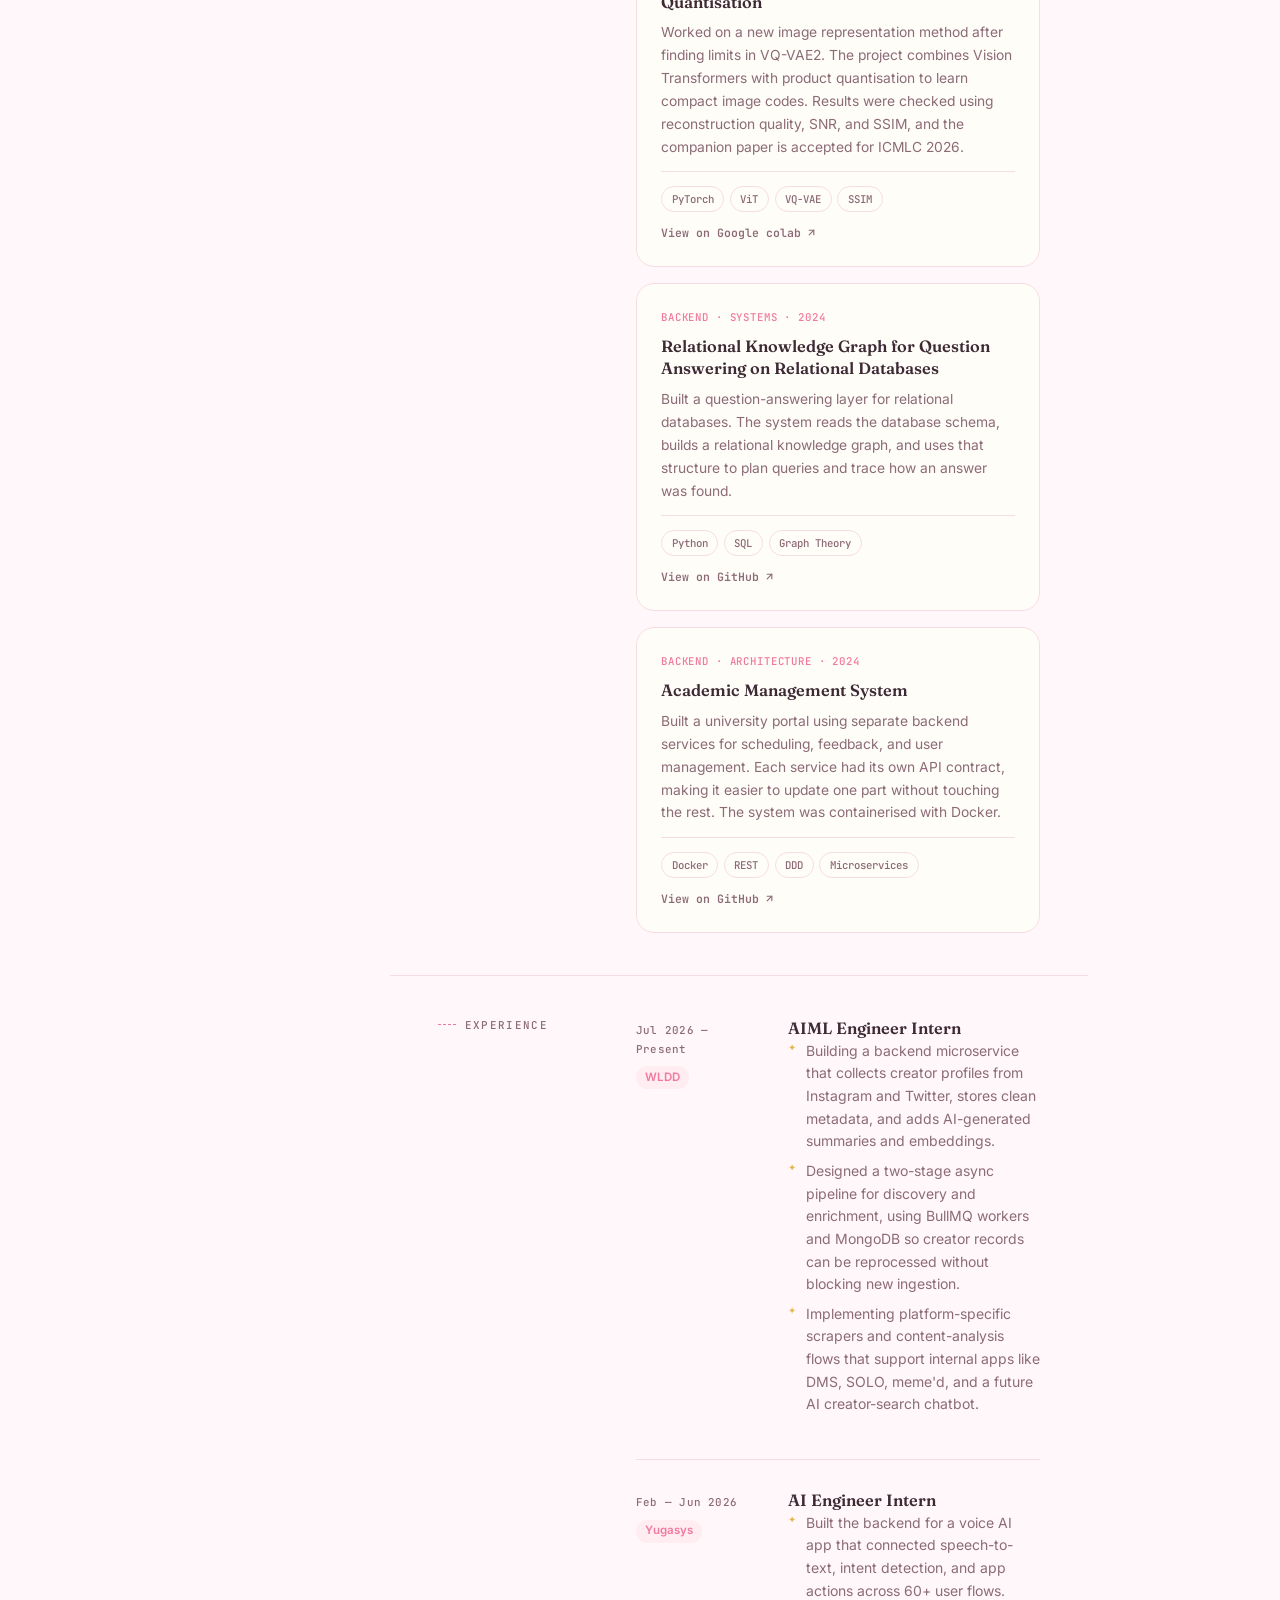
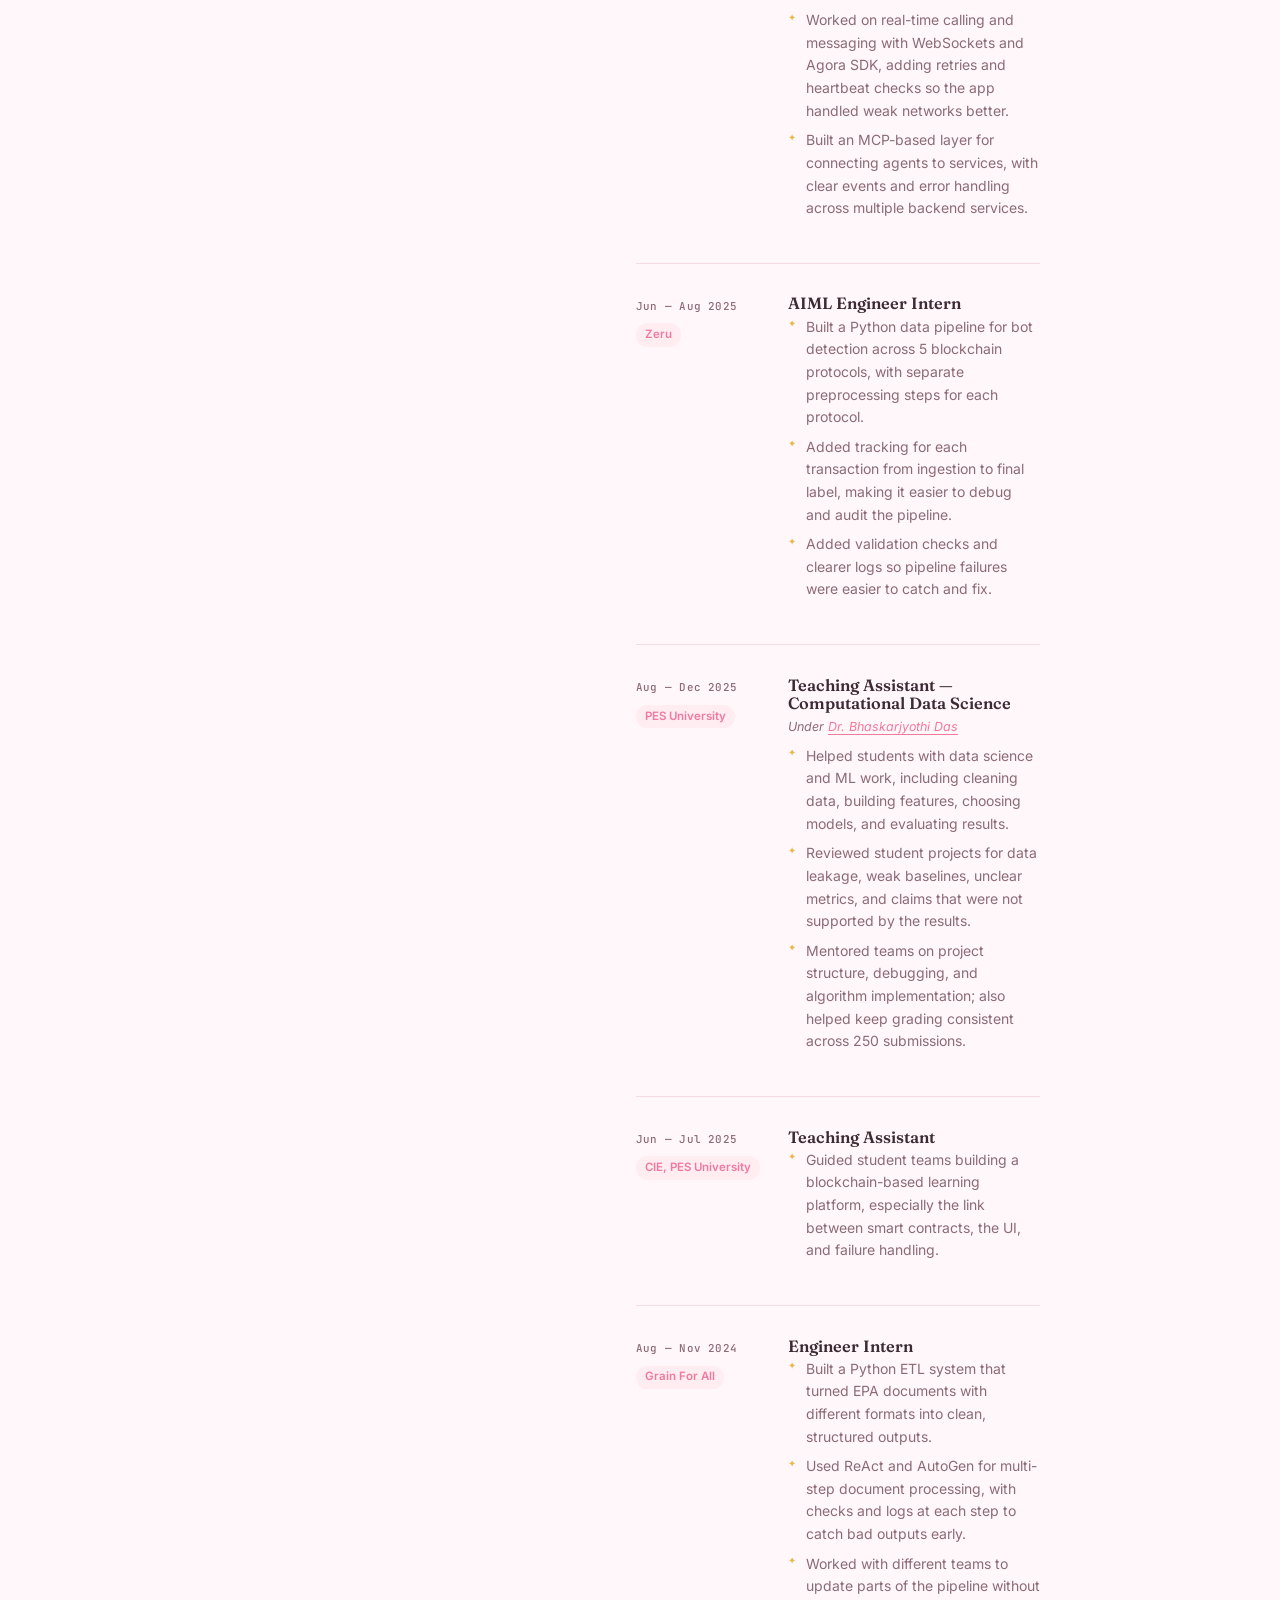
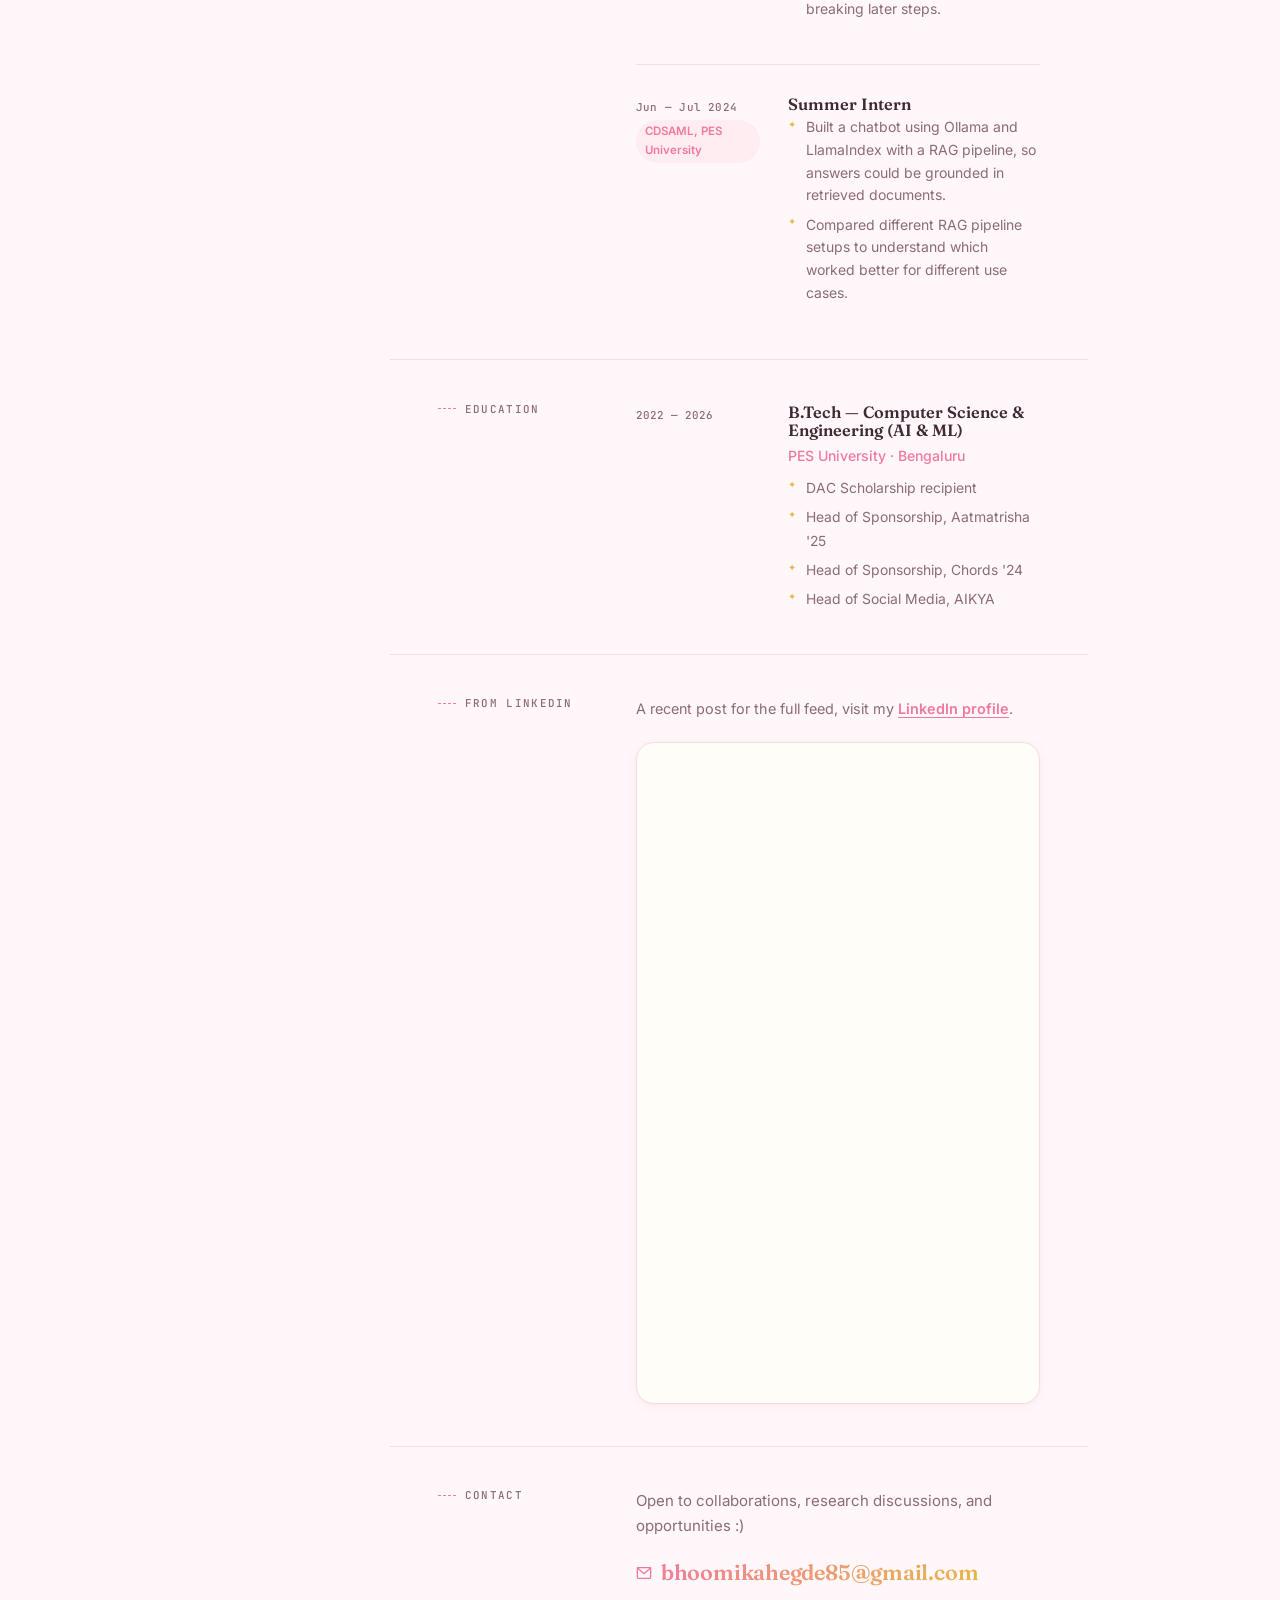
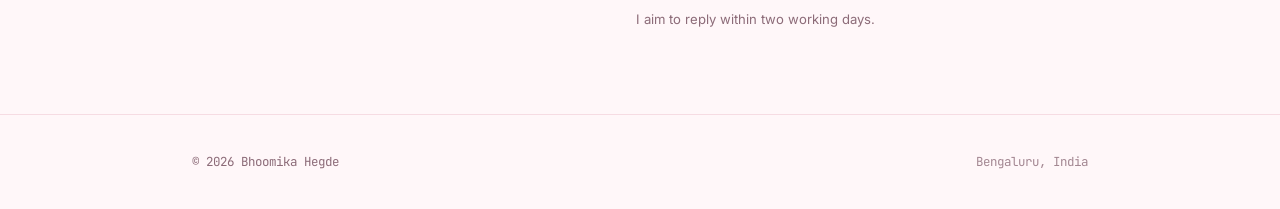
==== commit ef6ebd29: "comment" ====
--- a/index.html
+++ b/index.html
@@ -176,7 +176,7 @@
                 </div>
               </li>
 
-              <li class="pub-item reveal">
+       <!--       <li class="pub-item reveal">
                 <div class="pub-year">2026</div>
                 <div class="pub-details">
                   <p class="pub-title">Feature-Space Regularization via Local Counterfactual Contrast Signals</p>
@@ -188,7 +188,7 @@
             </ol>
           </div>
         </div>
-      </section>
+      </section>-->
 
   <!-- ============================================================
        PROJECTS — interactive filter + flip-to-detail cards
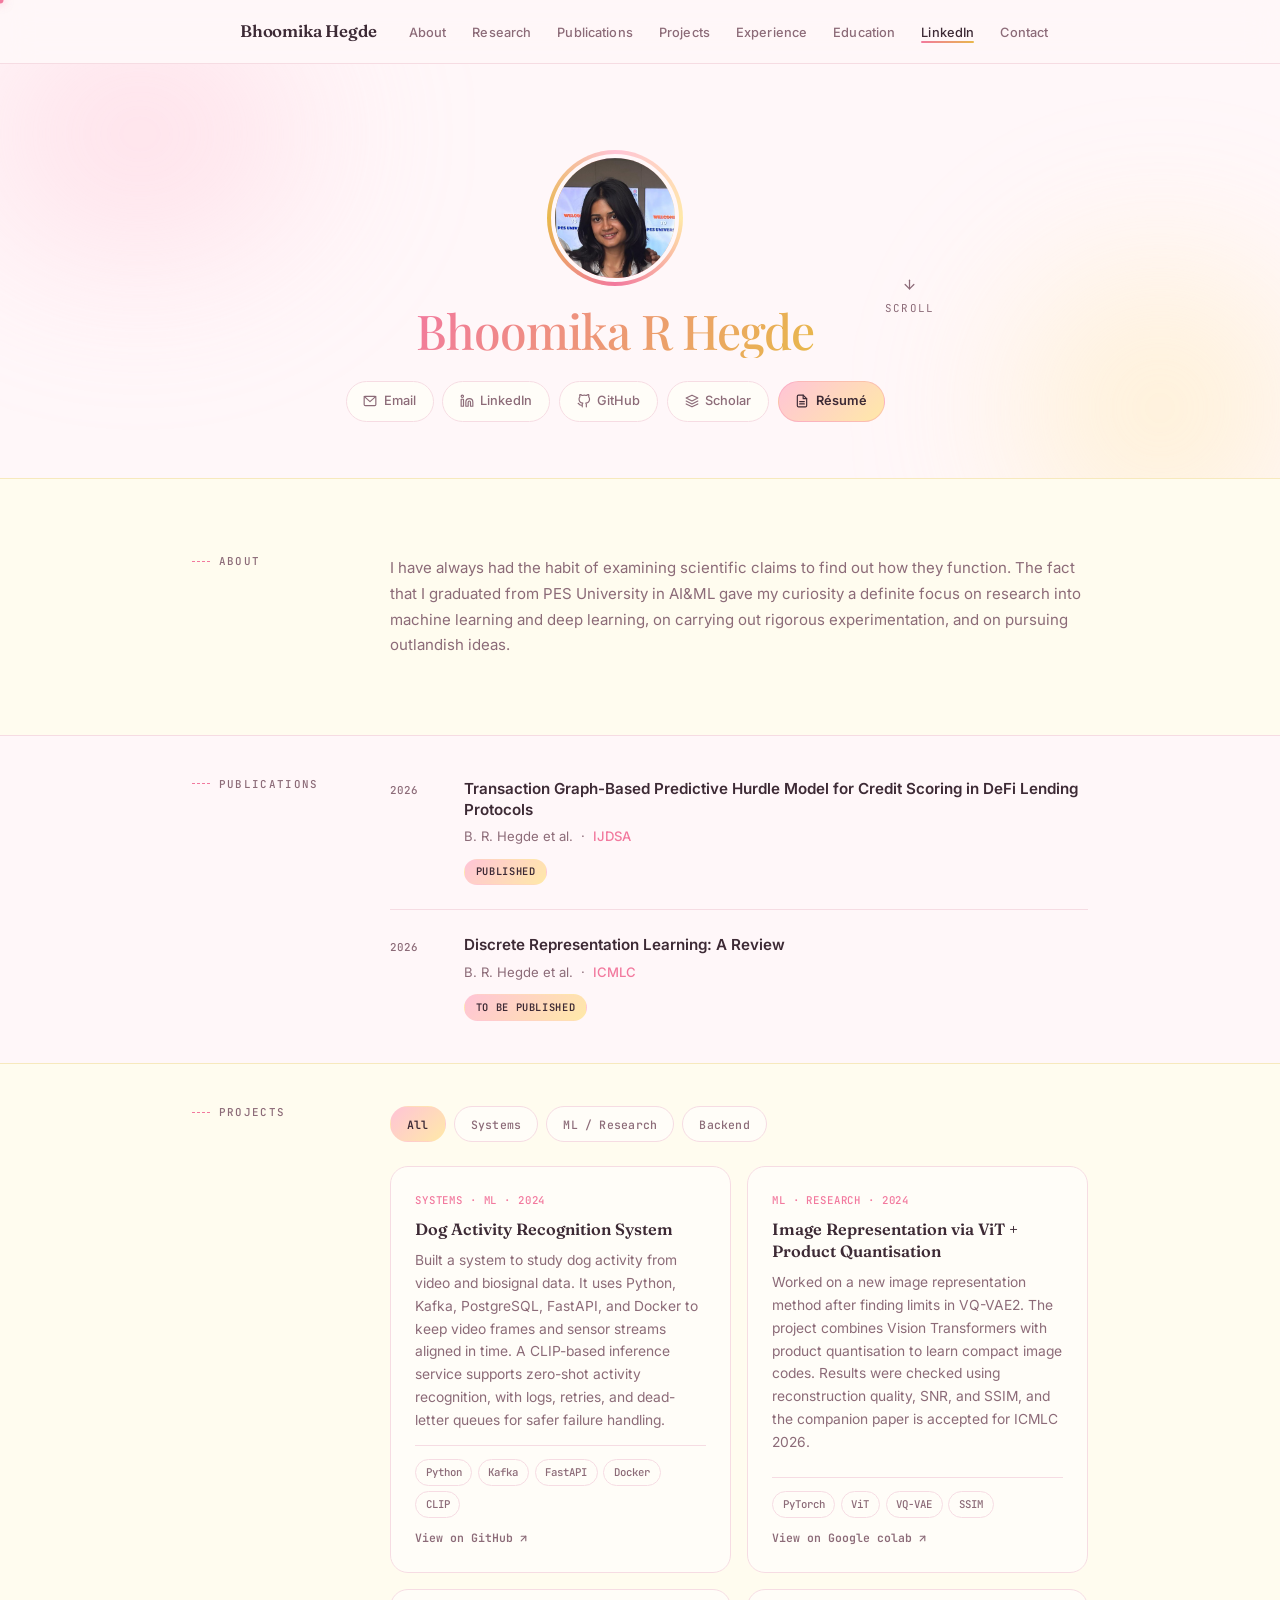
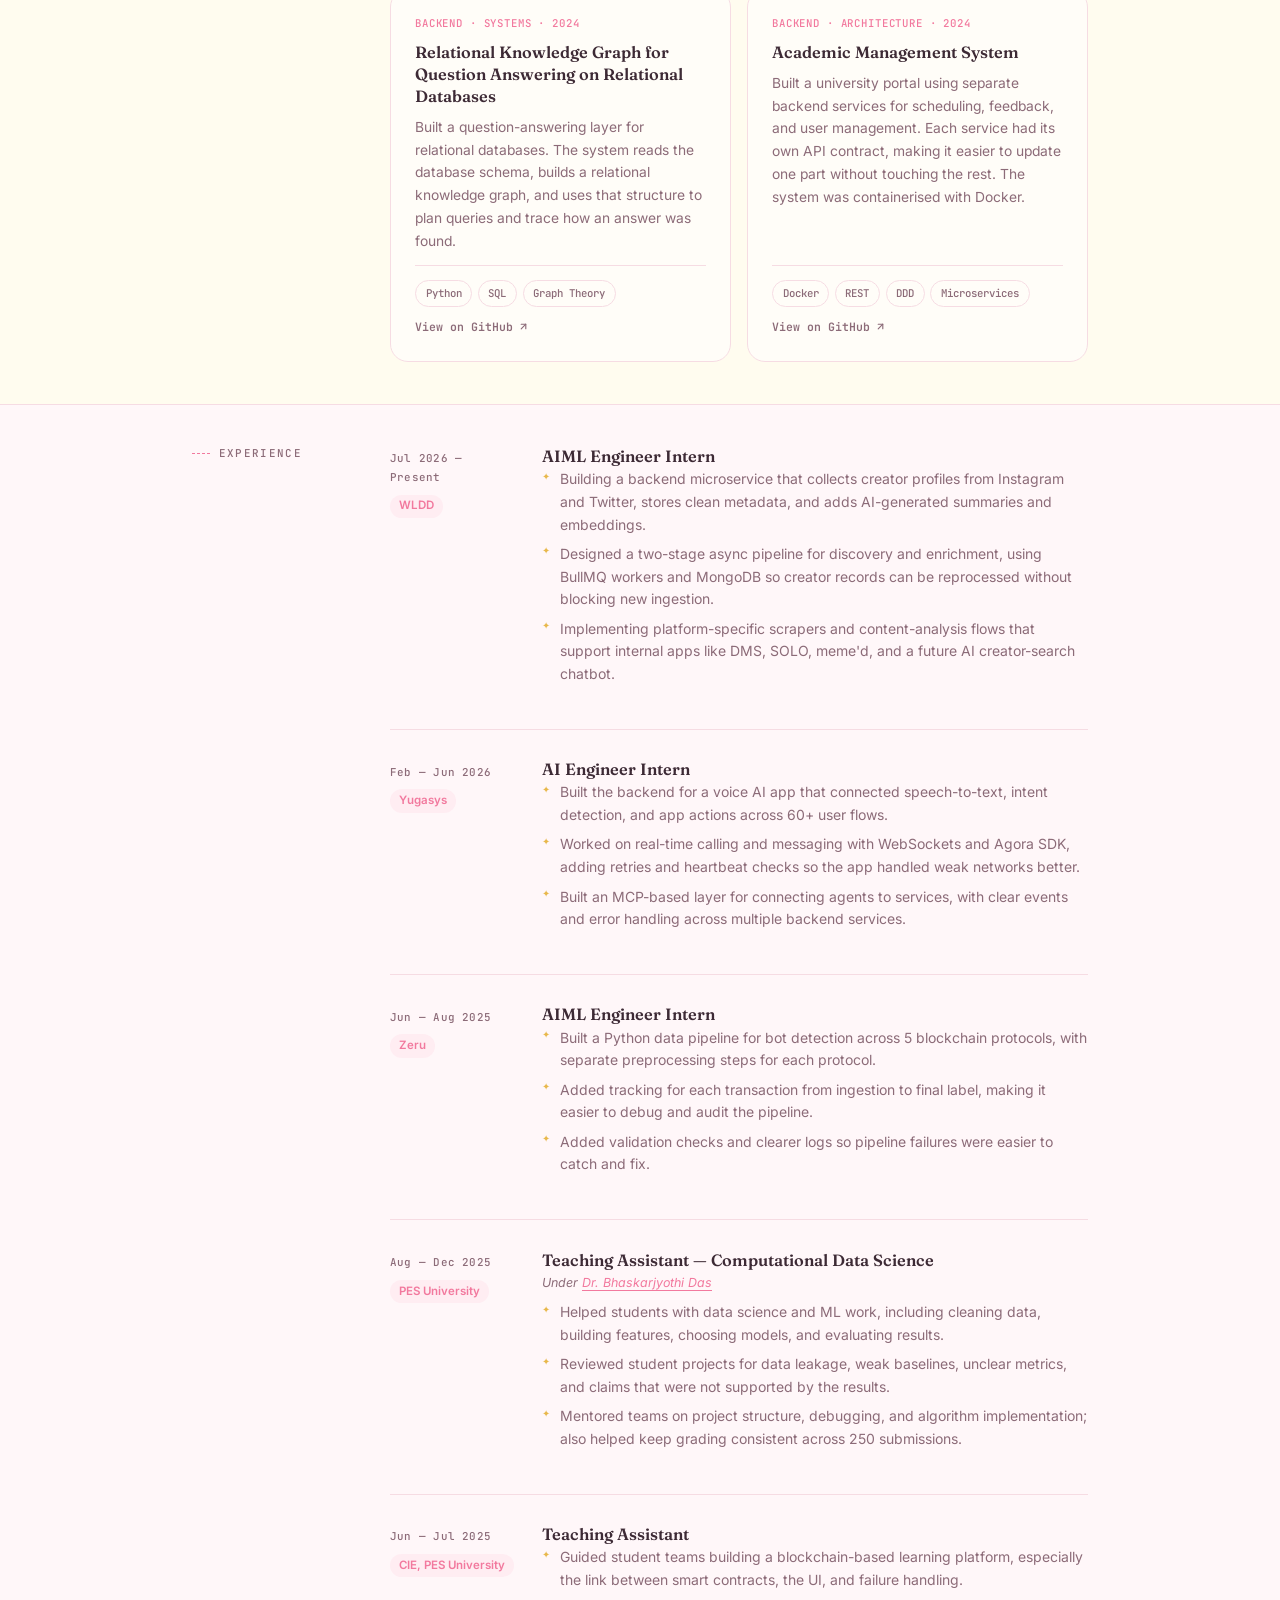
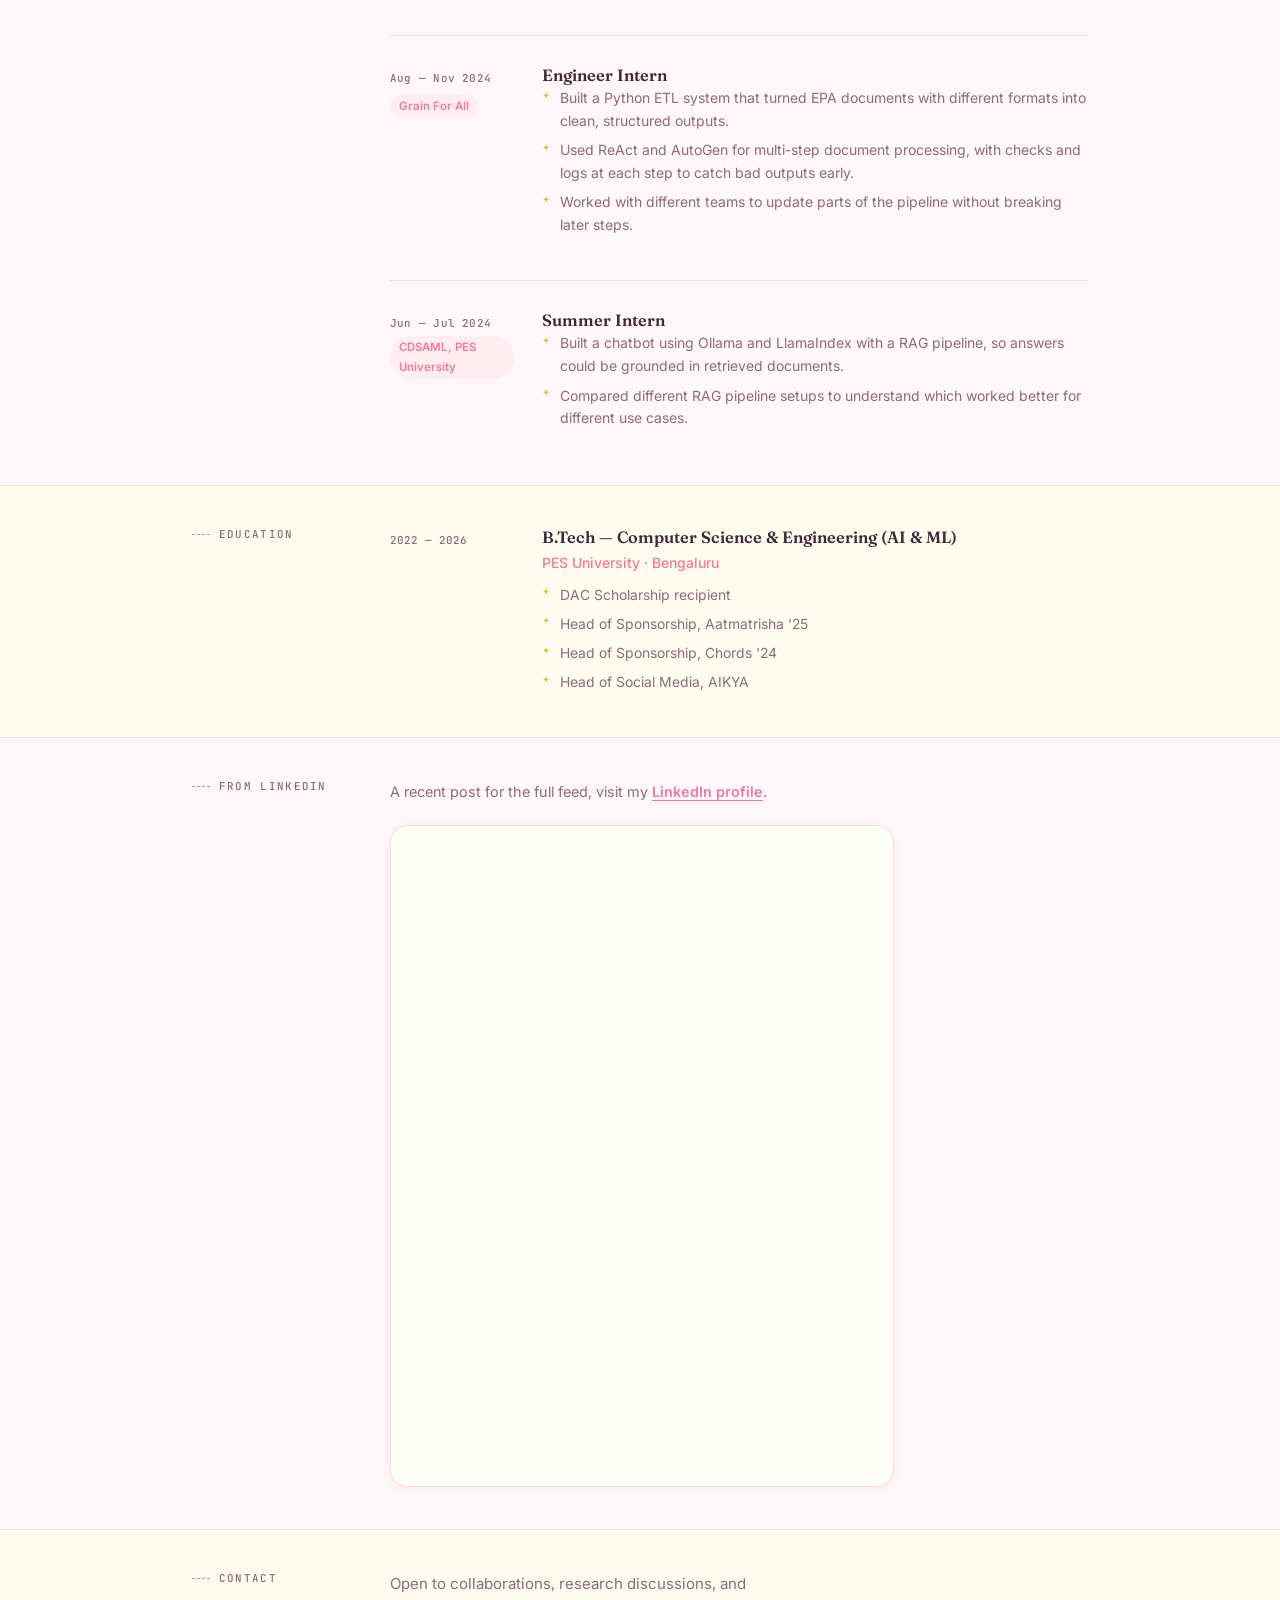
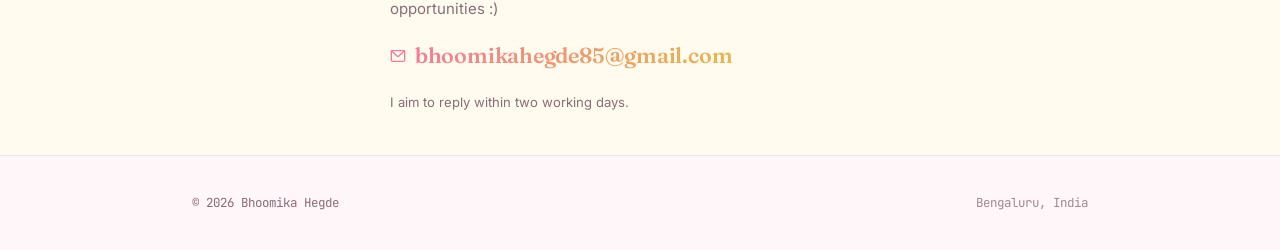
==== commit e030def5: "fix:layout" ====
--- a/index.html
+++ b/index.html
@@ -176,7 +176,13 @@
                 </div>
               </li>
 
-       <!--       <li class="pub-item reveal">
+            </ol>
+          </div>
+        </div>
+      </section>
+
+       <!--
+              <li class="pub-item reveal">
                 <div class="pub-year">2026</div>
                 <div class="pub-details">
                   <p class="pub-title">Feature-Space Regularization via Local Counterfactual Contrast Signals</p>
@@ -184,11 +190,7 @@
                   <div class="pub-links"><span class="pub-badge pub-badge--accepted">IN REVIEW</span></div>
                 </div>
               </li>
-    
-            </ol>
-          </div>
-        </div>
-      </section>-->
+       -->
 
   <!-- ============================================================
        PROJECTS — interactive filter + flip-to-detail cards
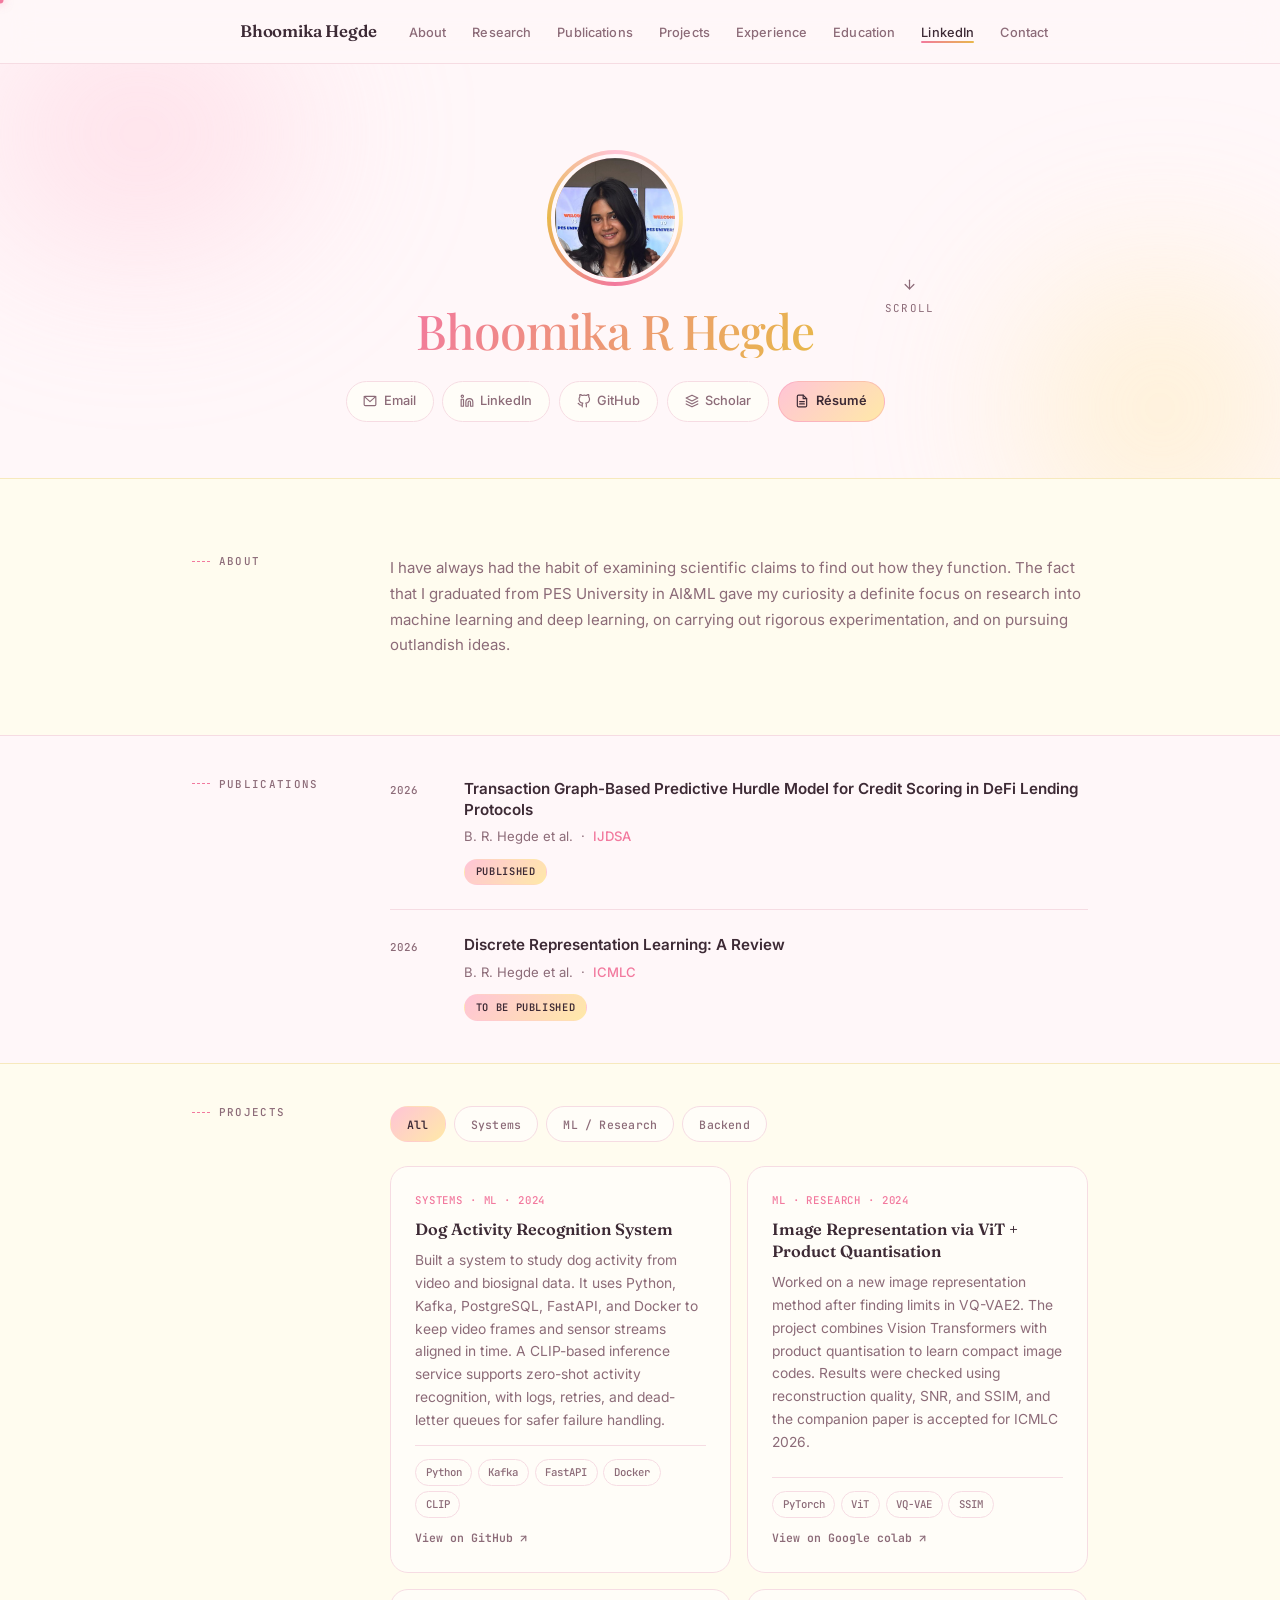
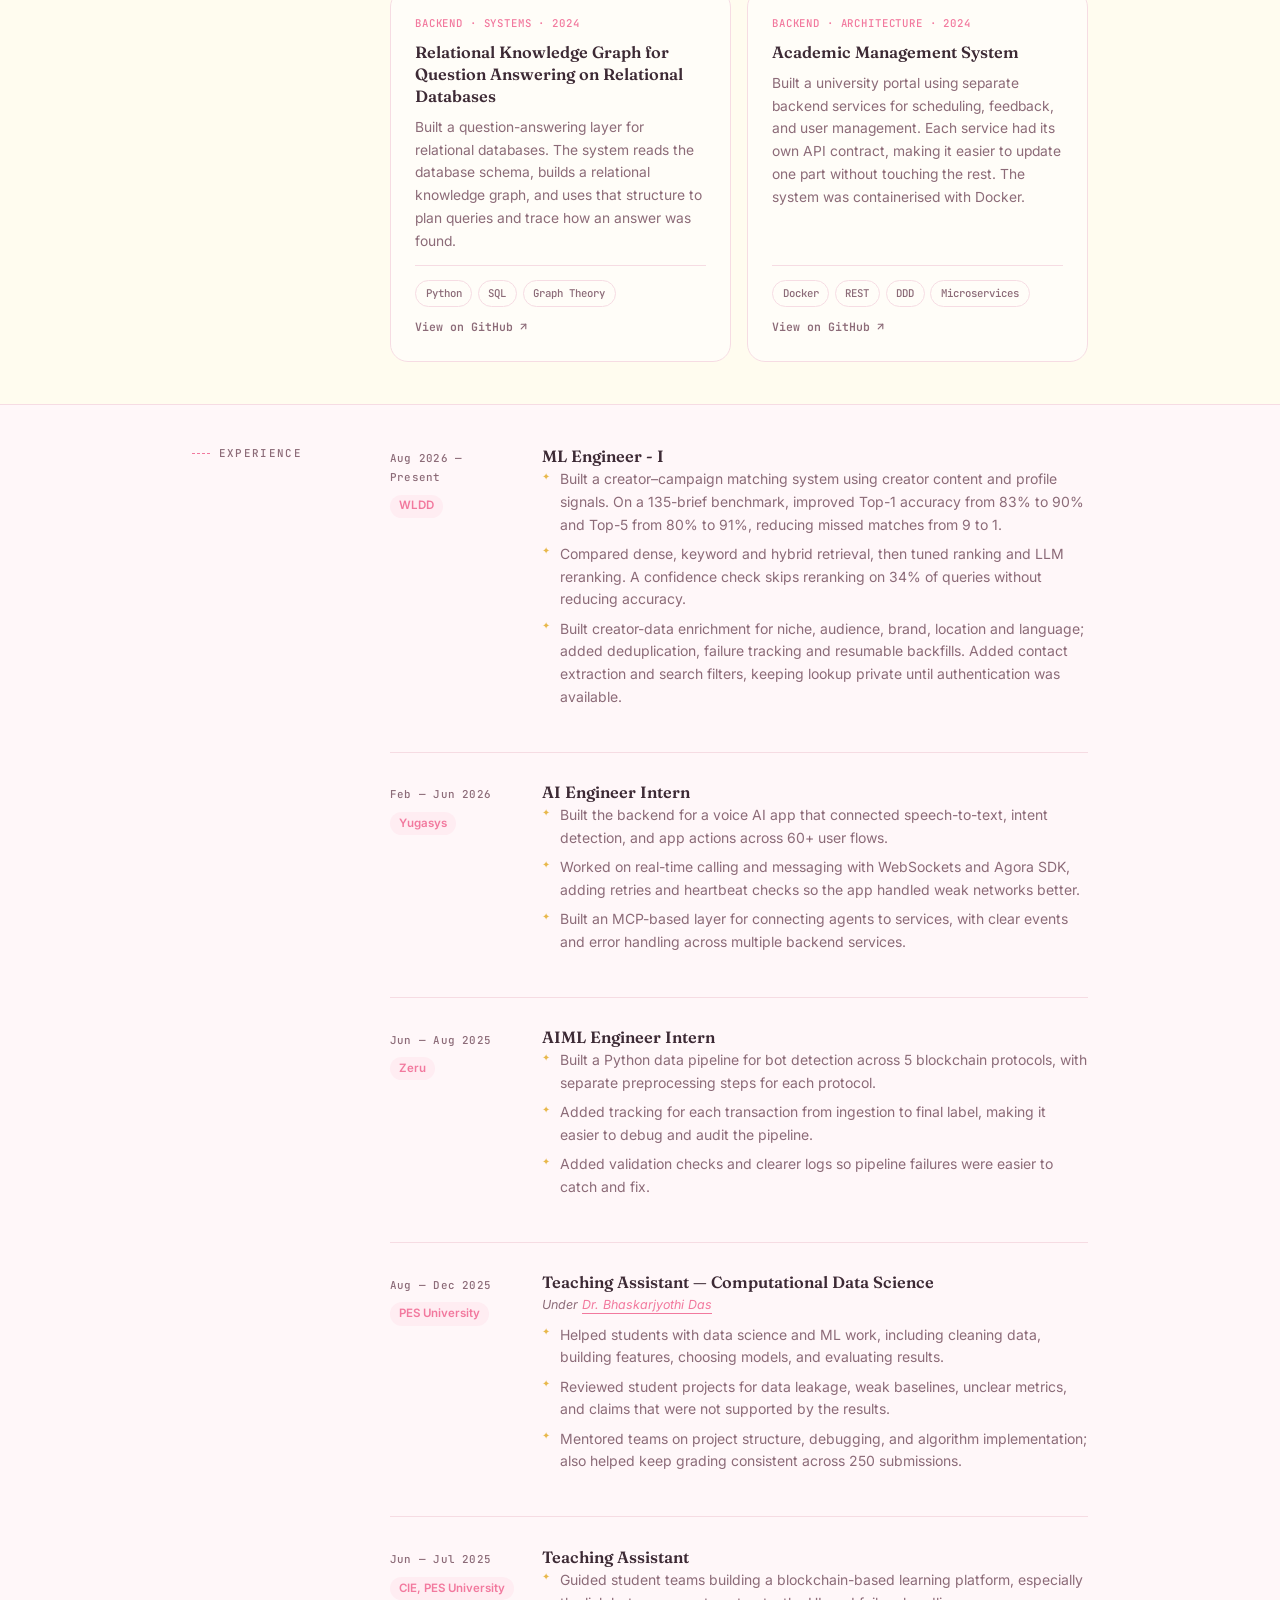
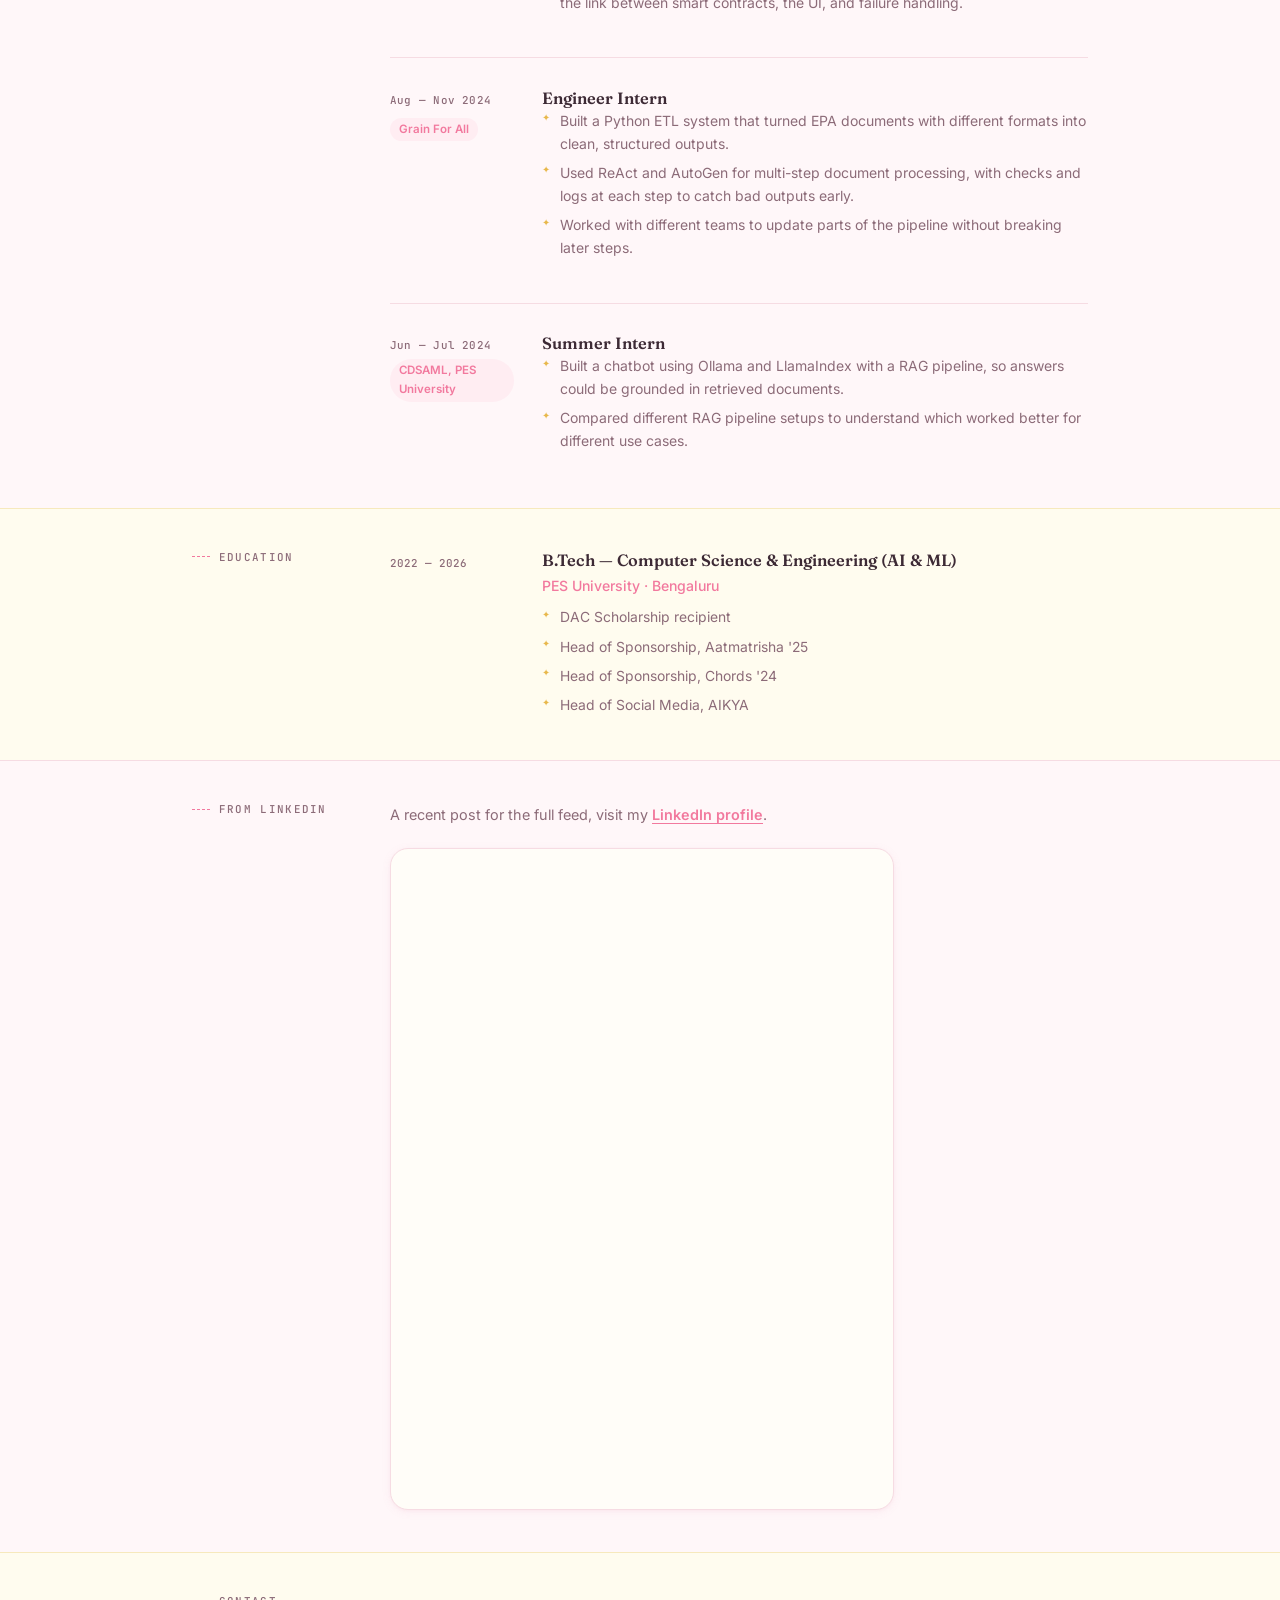
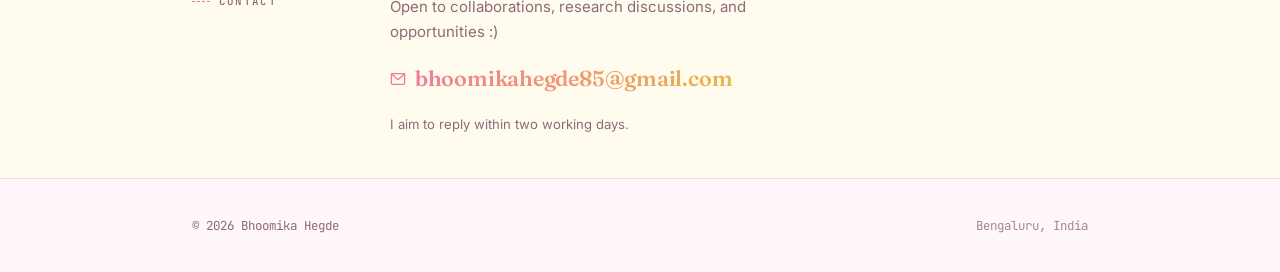
==== commit 4b069679: "Update WLDD role to ML Engineer - I and refresh resume Co-Authored-By: Claude Sonnet 5.5 <noreply@an" ====
--- a/index.html
+++ b/index.html
@@ -292,15 +292,15 @@
 
           <li class="timeline-item reveal">
             <div class="timeline-meta">
-              <time class="timeline-period">Jul 2026 — Present</time>
+              <time class="timeline-period">Aug 2026 — Present</time>
               <span class="timeline-org">WLDD</span>
             </div>
             <div class="timeline-content">
-              <h3 class="timeline-role">AIML Engineer Intern</h3>
-              <ul>
-                <li>Building a backend microservice that collects creator profiles from Instagram and Twitter, stores clean metadata, and adds AI-generated summaries and embeddings.</li>
-                <li>Designed a two-stage async pipeline for discovery and enrichment, using BullMQ workers and MongoDB so creator records can be reprocessed without blocking new ingestion.</li>
-                <li>Implementing platform-specific scrapers and content-analysis flows that support internal apps like DMS, SOLO, meme'd, and a future AI creator-search chatbot.</li>
+              <h3 class="timeline-role">ML Engineer - I</h3>
+              <ul>
+                <li>Built a creator–campaign matching system using creator content and profile signals. On a 135-brief benchmark, improved Top-1 accuracy from 83% to 90% and Top-5 from 80% to 91%, reducing missed matches from 9 to 1.</li>
+                <li>Compared dense, keyword and hybrid retrieval, then tuned ranking and LLM reranking. A confidence check skips reranking on 34% of queries without reducing accuracy.</li>
+                <li>Built creator-data enrichment for niche, audience, brand, location and language; added deduplication, failure tracking and resumable backfills. Added contact extraction and search filters, keeping lookup private until authentication was available.</li>
               </ul>
             </div>
           </li>
